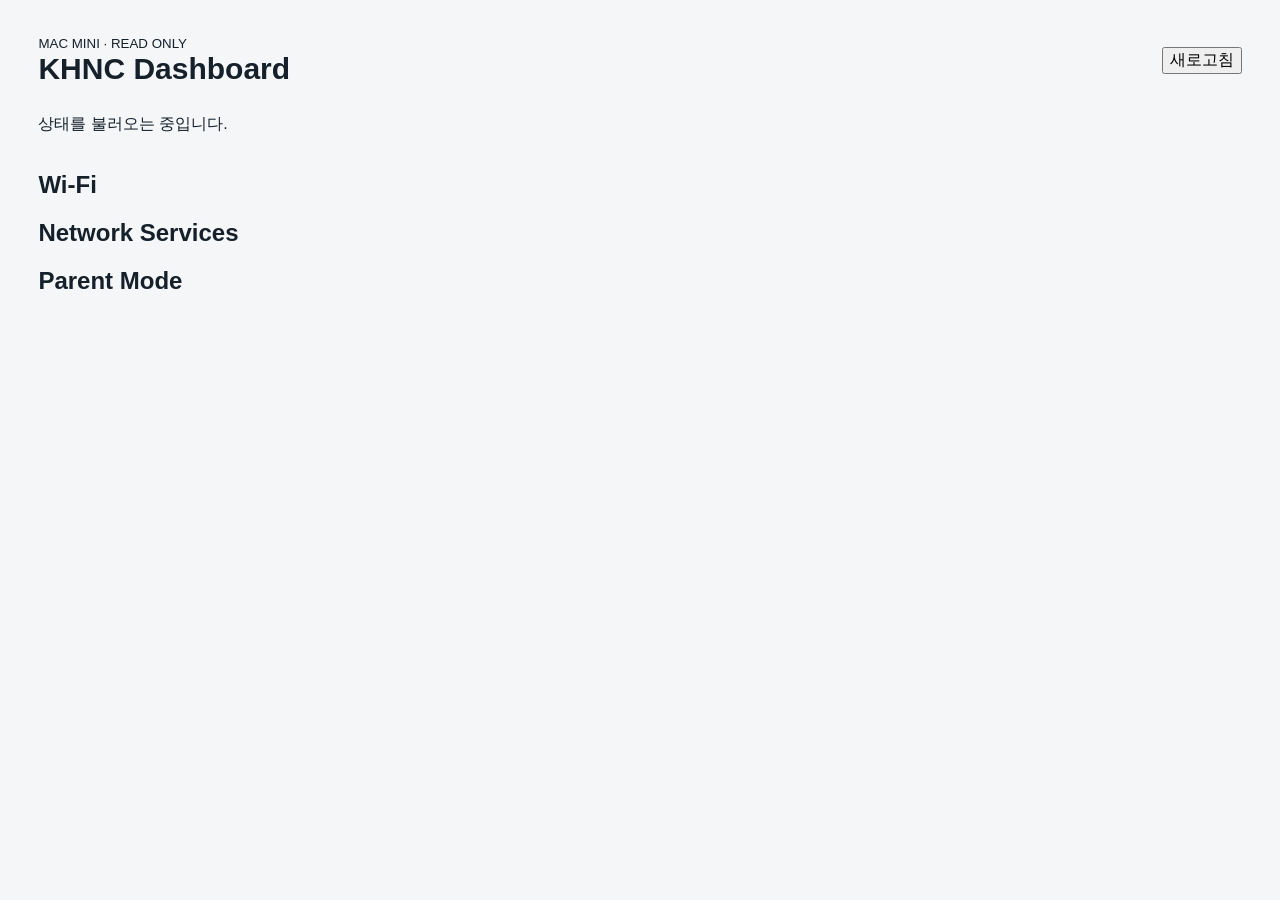
==== mac-mini/public/index.html @ fb0845f5 "Add read-only Mac mini dashboard phase" ====
<!doctype html>
<html lang="ko">
<head>
  <meta charset="utf-8">
  <meta name="viewport" content="width=device-width, initial-scale=1">
  <title>KHNC · Mac mini</title>
  <link rel="stylesheet" href="/styles.css">
</head>
<body>
  <main>
    <header><div><small>MAC MINI · READ ONLY</small><h1>KHNC Dashboard</h1></div><button id="refresh">새로고침</button></header>
    <p id="updated">상태를 불러오는 중입니다.</p>
    <section class="grid" id="summary"></section>
    <section class="panel"><h2>Wi‑Fi</h2><div id="wireless"></div></section>
    <section class="panel"><h2>Network Services</h2><div id="services"></div></section>
    <section class="panel"><h2>Parent Mode</h2><div id="parental"></div></section>
    <section class="panel hidden" id="errorPanel"><h2>상태 조회 오류</h2><pre id="errors"></pre></section>
  </main>
  <script src="/app.js"></script>
</body>
</html>
---- styles.css ----
:root{--bg:#f4f6f8;--panel:#fff;--text:#16202a;--muted:#718096;--line:#e5eaf0;--accent:#4d7cff;--soft:#edf2ff;--green:#15966b;--green-soft:#e9f8f2;--red:#d9534f;--red-soft:#fff0ef;--shadow:0 12px 35px rgba(22,34,51,.07);--r:18px}*{box-sizing:border-box}body{margin:0;font-family:Pretendard,Inter,-apple-system,BlinkMacSystemFont,"Segoe UI",sans-serif;background:var(--bg);color:var(--text)}button,input,select{font:inherit}.shell{min-height:100vh;display:grid;grid-template-columns:236px 1fr}aside{position:sticky;top:0;height:100vh;padding:26px 18px;background:#fbfcfd;border-right:1px solid var(--line);display:flex;flex-direction:column}.brand{display:flex;gap:12px;align-items:center;margin:0 10px 34px}.brand>span{width:40px;height:40px;border-radius:13px;display:grid;place-items:center;color:white;font-weight:800;background:linear-gradient(145deg,#5a87ff,#315fe2);box-shadow:0 8px 18px rgba(77,124,255,.25)}.brand b,.brand small{display:block}.brand small{margin-top:2px;font-size:11px;color:var(--muted)}nav{display:grid;gap:8px}nav button{border:0;background:transparent;border-radius:12px;text-align:left;padding:12px 14px;color:#52606d}nav button.active{color:var(--accent);background:var(--soft);font-weight:700}.router{margin-top:auto;border:1px solid var(--line);border-radius:14px;padding:13px;display:flex;align-items:center;gap:10px;background:var(--panel)}.router i{width:9px;height:9px;border-radius:50%;background:var(--green);box-shadow:0 0 0 4px var(--green-soft)}.router b,.router small{display:block}.router small{color:var(--muted);margin-top:2px}main{padding:34px clamp(20px,4vw,58px) 60px}header{display:flex;align-items:center;justify-content:space-between;gap:20px;margin-bottom:28px}header p{margin:0 0 4px;color:var(--muted);font-size:13px}h1{margin:0;font-size:30px}.actions{display:flex;gap:10px}.actions input{width:min(34vw,360px);border:1px solid var(--line);background:var(--panel);border-radius:13px;padding:11px 14px;outline:none}.actions button{width:42px;height:42px;border:1px solid var(--line);background:var(--panel);border-radius:13px;cursor:pointer;font-size:20px}.notice{padding:13px 15px;border-radius:13px;margin-bottom:16px;background:#fff8e8;border:1px solid #f1d69c;color:#805a13}.hidden{display:none}.summary{display:grid;grid-template-columns:repeat(4,minmax(150px,1fr));gap:14px;margin-bottom:22px}.summary article{padding:18px;border-radius:var(--r);background:var(--panel);border:1px solid var(--line);box-shadow:var(--shadow)}.summary span{color:var(--muted);font-size:13px}.summary strong{display:block;font-size:28px;margin-top:8px}.toolbar{display:flex;justify-content:space-between;gap:18px;align-items:center;margin:26px 0 20px}.tabs{display:flex;gap:8px;overflow-x:auto;padding-bottom:4px}.tabs button{white-space:nowrap;border:1px solid var(--line);background:var(--panel);border-radius:999px;padding:9px 13px;color:#5d6875;cursor:pointer}.tabs button.active{color:white;background:var(--text);border-color:var(--text)}.tabs b{font-size:11px;margin-left:5px;opacity:.72}.sort{display:flex;gap:12px;align-items:center}.sort label{display:flex;gap:8px;align-items:center;color:var(--muted);font-size:13px}.sort select{border:1px solid var(--line);background:var(--panel);padding:9px;border-radius:11px}.sort input{accent-color:var(--accent)}.heading{display:flex;justify-content:space-between;align-items:end;margin:16px 0}.heading h2{margin:0 0 4px}.heading p{margin:0;color:var(--muted);font-size:13px}.heading button{border:1px solid var(--line);color:#4f5b67;background:var(--panel);border-radius:11px;padding:10px 14px;cursor:pointer}.grid{display:grid;grid-template-columns:repeat(2,minmax(0,1fr));gap:16px}.card{background:var(--panel);border:1px solid var(--line);border-radius:var(--r);padding:18px;box-shadow:var(--shadow)}.card-head{display:flex;justify-content:space-between;gap:16px;align-items:flex-start}.title{display:flex;gap:12px;align-items:center}.icon{width:44px;height:44px;border-radius:14px;display:grid;place-items:center;font-weight:800;color:#315fe2;background:var(--soft)}.title h3{margin:0;font-size:17px}.title p{margin:3px 0 0;color:var(--muted);font-size:13px}.star{border:0;background:transparent;color:#b2bac4;font-size:21px;cursor:pointer}.star.active{color:#f0ad35}.badges{display:flex;gap:7px;flex-wrap:wrap;margin:16px 0 13px}.badge{font-size:11px;font-weight:800;letter-spacing:.04em;border-radius:999px;padding:6px 9px}.online{color:var(--green);background:var(--green-soft)}.offline{color:#687482;background:#eef1f4}.managed{color:#426be0;background:var(--soft)}.info{display:grid;grid-template-columns:1fr 1fr 1fr;gap:10px;padding:13px 0;border-top:1px solid var(--line);border-bottom:1px solid var(--line)}.info small{display:block;color:var(--muted);font-size:11px;margin-bottom:4px}.info strong{font-size:13px}.connection{display:flex;align-items:center;justify-content:space-between;gap:12px;padding:13px 0}.connection p{margin:0}.connection small{display:block;color:var(--muted);margin-top:3px}.connection select{min-width:112px;border:1px solid var(--line);background:var(--panel);padding:9px;border-radius:11px}.buttons{display:grid;grid-template-columns:1fr 1fr;gap:8px}.buttons button{border:1px solid var(--line);background:#fafbfc;border-radius:11px;padding:10px 8px;cursor:pointer;color:#4f5b67}.empty{grid-column:1/-1;padding:42px;text-align:center;color:var(--muted);background:var(--panel);border:1px dashed #cfd7df;border-radius:var(--r)}dialog{border:0;border-radius:18px;padding:0;box-shadow:0 28px 80px rgba(20,30,45,.22)}dialog::backdrop{background:rgba(15,24,34,.4)}dialog form{width:min(92vw,420px);padding:24px}dialog h3{margin:0 0 8px}dialog p{color:var(--muted);font-size:13px}dialog input{width:100%;padding:12px;border-radius:11px;border:1px solid var(--line);margin:10px 0 18px}dialog form div{display:flex;justify-content:flex-end;gap:8px}dialog button{border:1px solid var(--line);background:white;border-radius:11px;padding:10px 14px}@media(max-width:980px){.shell{grid-template-columns:1fr}aside{display:none}.summary{grid-template-columns:repeat(2,1fr)}.grid{grid-template-columns:1fr}}@media(max-width:680px){main{padding:22px 14px 40px}header,.toolbar{align-items:stretch;flex-direction:column}.actions input{width:100%}.summary{grid-template-columns:repeat(2,1fr)}.sort{justify-content:space-between;flex-wrap:wrap}}
/* KHNC v0.3 - device registration */
.summary article.registered strong{color:var(--accent)}
.summary article.pending strong{color:#d78920}
.card.unregistered{border-style:dashed;border-color:#d9c28c}
.badge.pending{color:#9a6517;background:#fff6df}
.primary-action,.dialog-actions .primary{background:var(--accent)!important;color:#fff!important;border-color:var(--accent)!important}
.device-icon{width:44px;height:44px;border-radius:14px;display:grid;place-items:center;color:#315fe2;background:var(--soft);flex:0 0 auto}
.device-icon svg{width:24px;height:24px;fill:none;stroke:currentColor;stroke-width:1.8;stroke-linecap:round;stroke-linejoin:round}
.device-icon.large{width:56px;height:56px;border-radius:17px}
.device-icon.large svg{width:30px;height:30px}
.device-dialog form{width:min(94vw,720px);padding:26px}
.detail-dialog form{width:min(94vw,560px);padding:24px}
.dialog-title-row{display:flex;justify-content:space-between;gap:20px;align-items:flex-start;margin-bottom:18px}
.dialog-title-row h3{margin:0;font-size:22px}
.eyebrow{margin:0 0 5px!important;color:var(--accent)!important;font-size:10px!important;font-weight:800;letter-spacing:.13em}
.icon-button{width:36px;height:36px;padding:0!important;border-radius:50%!important;font-size:24px;line-height:1;color:#7a8794;background:#f7f9fb!important}
.form-grid{display:grid;grid-template-columns:1fr 1fr;gap:14px 16px}
.form-grid label{display:grid;gap:7px;color:#596675;font-size:12px;font-weight:700}
.form-grid .span-2{grid-column:1/-1}
.form-grid input,.form-grid select,.form-grid textarea{width:100%;margin:0;padding:11px 12px;border-radius:11px;border:1px solid var(--line);background:#fff;color:var(--text);outline:none;resize:vertical}
.form-grid input:focus,.form-grid select:focus,.form-grid textarea:focus{border-color:#9cb4ff;box-shadow:0 0 0 3px rgba(77,124,255,.11)}
.device-preview{display:flex;align-items:center;gap:13px;margin-top:18px;padding:14px;border:1px solid var(--line);border-radius:15px;background:#fafbfd}
.device-preview strong,.device-preview small{display:block}
.device-preview small{margin-top:4px;color:var(--muted)}
.dialog-actions{display:flex;justify-content:flex-end;align-items:center;gap:8px;margin-top:20px}
.dialog-actions.split{display:grid;grid-template-columns:auto 1fr auto auto}
.dialog-actions button{cursor:pointer}
.danger{color:var(--red)!important;border-color:#f1c5c2!important;background:var(--red-soft)!important}
.detail-hero{display:flex;align-items:center;gap:14px;padding:4px 0 18px;border-bottom:1px solid var(--line)}
.detail-hero strong,.detail-hero small{display:block}
.detail-hero strong{font-size:19px}.detail-hero small{margin-top:4px;color:var(--muted)}
.detail-list{margin:14px 0 0}.detail-list>div{display:grid;grid-template-columns:130px 1fr;gap:12px;padding:10px 0;border-bottom:1px solid #eef1f4}.detail-list dt{color:var(--muted);font-size:12px}.detail-list dd{margin:0;font-size:13px;word-break:break-all}
@media(max-width:680px){.form-grid{grid-template-columns:1fr}.form-grid .span-2{grid-column:auto}.device-dialog form{padding:20px}.dialog-actions.split{grid-template-columns:1fr 1fr}.dialog-actions.split span{display:none}.dialog-actions.split .danger{grid-column:1/-1;order:3}.detail-list>div{grid-template-columns:100px 1fr}}
/* KHNC v0.4 - dashboard and provider-ready architecture */
.home-status,.router-overview,.provider-panel{margin-bottom:20px}
.section-label,.panel-head{display:flex;justify-content:space-between;align-items:flex-end;gap:18px;margin-bottom:13px}
.section-label h2,.panel-head h2{margin:0;font-size:20px}.panel-head small{display:block;color:var(--muted);margin-top:5px}
.overall,.provider-chip{display:inline-flex;align-items:center;border-radius:999px;padding:7px 11px;font-size:11px;font-weight:800}
.overall.good,.provider-chip.connected{color:var(--green);background:var(--green-soft)}.overall.bad,.provider-chip.planned{color:#7a8794;background:#eef1f4}
.home-status-grid{display:grid;grid-template-columns:repeat(4,minmax(0,1fr));gap:14px}
.status-card{position:relative;display:flex;align-items:center;gap:14px;padding:20px;background:var(--panel);border:1px solid var(--line);border-radius:20px;box-shadow:var(--shadow);min-height:116px}
.status-card>i{position:absolute;right:16px;top:16px;width:8px;height:8px;border-radius:50%}.status-card.ok>i{background:var(--green);box-shadow:0 0 0 4px var(--green-soft)}.status-card.waiting>i{background:#a8b0ba;box-shadow:0 0 0 4px #eef1f4}
.status-icon{width:52px;height:52px;border-radius:16px;display:grid;place-items:center;color:#315fe2;background:var(--soft);flex:0 0 auto}.status-icon svg{width:27px;height:27px;fill:none;stroke:currentColor;stroke-width:1.8;stroke-linecap:round;stroke-linejoin:round}
.status-card span,.status-card strong,.status-card small{display:block}.status-card span{color:var(--muted);font-size:12px}.status-card strong{font-size:19px;margin:4px 0}.status-card small{color:var(--muted);font-size:11px}
.router-overview,.provider-panel{background:var(--panel);border:1px solid var(--line);border-radius:20px;padding:20px;box-shadow:var(--shadow)}
.metric-grid{display:grid;grid-template-columns:repeat(6,minmax(0,1fr));gap:0;border:1px solid var(--line);border-radius:15px;overflow:hidden}.metric-grid>div{padding:16px;border-right:1px solid var(--line);background:#fbfcfd}.metric-grid>div:last-child{border-right:0}.metric-grid span,.metric-grid strong{display:block}.metric-grid span{color:var(--muted);font-size:11px}.metric-grid strong{margin-top:6px;font-size:16px}
.panel-head button{border:1px solid var(--line);background:#fff;border-radius:11px;padding:9px 13px;cursor:pointer;color:#4f5b67}
.providers-grid{display:grid;grid-template-columns:repeat(3,minmax(0,1fr));gap:11px}.provider-card{display:grid;grid-template-columns:auto 1fr auto;align-items:center;gap:11px;border:1px solid var(--line);border-radius:15px;padding:13px;background:#fbfcfd}.provider-card .device-icon{width:40px;height:40px;border-radius:12px}.provider-card .device-icon svg{width:22px;height:22px}.provider-card strong,.provider-card small{display:block}.provider-card small{color:var(--muted);font-size:11px;margin-top:3px}.provider-card>span{font-size:11px;font-weight:800}.provider-card.connected>span{color:var(--green)}.provider-card.planned>span{color:#8b96a2}
.provider-dialog form{width:min(92vw,620px)}.provider-settings-list{display:grid;gap:10px;margin-top:16px}.provider-setting{display:flex;justify-content:space-between;align-items:center;gap:16px;padding:13px;border:1px solid var(--line);border-radius:14px}.provider-setting>div{display:flex;align-items:center;gap:11px}.provider-setting strong,.provider-setting small{display:block}.provider-setting small{color:var(--muted);margin-top:3px;font-size:11px}.provider-setting .device-icon{width:40px;height:40px;border-radius:12px}
.summary{margin-top:24px}.summary:before{content:"기기 현황";grid-column:1/-1;font-size:20px;font-weight:800;margin-bottom:-4px}
@media(max-width:1180px){.home-status-grid{grid-template-columns:repeat(2,1fr)}.metric-grid{grid-template-columns:repeat(3,1fr)}.metric-grid>div:nth-child(3){border-right:0}.metric-grid>div:nth-child(-n+3){border-bottom:1px solid var(--line)}.providers-grid{grid-template-columns:repeat(2,1fr)}}
@media(max-width:680px){.home-status-grid,.providers-grid{grid-template-columns:1fr}.metric-grid{grid-template-columns:repeat(2,1fr)}.metric-grid>div{border-bottom:1px solid var(--line)}.metric-grid>div:nth-child(2n){border-right:0}.metric-grid>div:nth-last-child(-n+2){border-bottom:0}.section-label,.panel-head{align-items:flex-start;flex-direction:column}.status-card{min-height:auto}}
/* KHNC v0.4.1 - live router data, complete MAC, parental management */
.identity-info{grid-template-columns:minmax(0,.8fr) minmax(0,1.2fr)}
.identity-info .mac-full{font-family:ui-monospace,SFMono-Regular,Menlo,monospace;font-size:12px;white-space:nowrap}
.connection-three{display:grid;grid-template-columns:minmax(0,1fr) 88px 126px;align-items:end;gap:12px}
.connection-three small{display:block;color:var(--muted);font-size:11px;margin-bottom:5px}
.connection-three p,.connection-three em{display:block;margin:0}
.connection-three p{font-size:13px;font-weight:800}.connection-three em{font-size:11px;color:var(--muted);font-style:normal;margin-top:3px;white-space:nowrap;overflow:hidden;text-overflow:ellipsis}
.connection-signal strong{font-size:13px}.connection-group{display:block}.connection-group select{width:100%;min-width:0}
.metric-grid{grid-template-columns:repeat(9,minmax(0,1fr))}
.manage-dialog form{width:min(94vw,780px);padding:26px}
.management-section{border:1px solid var(--line);border-radius:16px;padding:18px;margin-top:14px;background:#fbfcfd}
.priority-section{border-color:#cdd9ff;background:#f8faff}
.management-heading{display:flex;align-items:center;justify-content:space-between;gap:16px;margin-bottom:14px}
.management-heading h4{margin:0;font-size:16px}.management-heading p{margin:4px 0 0}
.switch-row{display:flex;align-items:center;gap:7px;font-size:12px;font-weight:800;white-space:nowrap}
.schedule-rows{display:grid;gap:8px}.schedule-row{display:grid;grid-template-columns:72px 1fr 18px 1fr;gap:8px;align-items:center}
.schedule-row label{display:flex;align-items:center;gap:8px}.schedule-row input[type="time"],#internetOverride{border:1px solid var(--line);border-radius:10px;background:#fff;padding:9px 10px;color:var(--text)}
.policy-note{margin-top:13px;padding:10px 12px;border-radius:10px;background:#fff6df;color:#855f1d;font-size:11px;line-height:1.5}
.compact-management{display:grid;grid-template-columns:1fr 1fr 1.4fr auto;gap:12px;align-items:end}.compact-management small,.compact-management strong{display:block}.compact-management small{color:var(--muted);margin-bottom:5px}.compact-management strong{font-size:12px;word-break:break-all}.compact-management button{border:1px solid var(--line);background:#fff;border-radius:10px;padding:10px 12px;cursor:pointer}
@media(max-width:1180px){.metric-grid{grid-template-columns:repeat(3,1fr)}.metric-grid>div{border-bottom:1px solid var(--line)}.metric-grid>div:nth-child(3n){border-right:0}.metric-grid>div:nth-last-child(-n+3){border-bottom:0}}
@media(max-width:680px){.identity-info{grid-template-columns:1fr}.connection-three{grid-template-columns:1fr 80px 110px}.identity-info .mac-full{font-size:11px}.schedule-row{grid-template-columns:58px 1fr 14px 1fr}.compact-management{grid-template-columns:1fr 1fr}.compact-management button{grid-column:1/-1}.manage-dialog form{padding:20px}}
/* KHNC v0.4.2 - consolidated device management and SSD SMART */
.metric-grid{grid-template-columns:repeat(10,minmax(0,1fr))}
.storage-metric{grid-column:span 2;background:#f9fbff!important}
.storage-metric small,.storage-metric em{display:block;color:var(--muted);font-size:10px;margin-top:4px;font-style:normal;line-height:1.35}
.storage-metric .smart-line{display:flex;gap:10px;margin-top:8px;color:#566372;font-size:10px}
.connection-signal{text-align:left;justify-self:center;width:100%;max-width:88px}
.manage-dialog form{width:min(96vw,1080px);max-height:92vh;padding:22px;overflow:auto}
.manage-topbar{position:sticky;top:-22px;z-index:5;display:flex;justify-content:space-between;align-items:flex-start;gap:20px;margin:-2px -2px 14px;padding:4px 2px 12px;background:rgba(255,255,255,.96);backdrop-filter:blur(10px)}
.manage-title-line{display:flex;align-items:center;gap:11px;flex-wrap:wrap}.manage-title-line h3{margin:0;font-size:24px}.manage-title-line p{margin:0;color:var(--muted);font-size:12px}
.manage-tabs{position:sticky;top:62px;z-index:4;display:grid;grid-template-columns:repeat(3,1fr);margin-bottom:16px;border:1px solid var(--line);border-radius:13px;background:#fff;overflow:hidden}
.manage-tabs button{border:0;border-right:1px solid var(--line);border-radius:0;background:#fff;padding:12px;font-weight:700;color:#667485;cursor:pointer}.manage-tabs button:last-child{border-right:0}.manage-tabs button.active{color:var(--accent);box-shadow:inset 0 -2px var(--accent);background:#f9fbff}
.manage-anchor{scroll-margin-top:120px}.management-section{overflow:hidden}.priority-section{padding:18px 20px}
.toggle-control{display:flex;align-items:center;gap:9px;font-size:12px;font-weight:800;white-space:nowrap}.toggle-control input{position:absolute;opacity:0}.toggle-control i{width:42px;height:24px;border-radius:999px;background:#cfd6df;position:relative;transition:.2s}.toggle-control i:after{content:"";position:absolute;width:18px;height:18px;left:3px;top:3px;border-radius:50%;background:#fff;box-shadow:0 1px 4px #8893a0;transition:.2s}.toggle-control input:checked+i{background:var(--accent)}.toggle-control input:checked+i:after{transform:translateX(18px)}
.internet-layout{display:grid;grid-template-columns:minmax(0,1.45fr) minmax(260px,.75fr);gap:18px;align-items:stretch}
.schedule-rows{border:1px solid var(--line);border-radius:13px;overflow:hidden;background:#fff;gap:0}.schedule-row{display:grid;grid-template-columns:52px 28px minmax(120px,1fr) 22px minmax(120px,1fr);gap:10px;align-items:center;padding:9px 13px;border-bottom:1px solid #edf0f3}.schedule-row:last-child{border-bottom:0}.schedule-row input[type="time"]{width:100%;min-width:0;border:1px solid var(--line);border-radius:9px;padding:8px 10px;background:#fff}.day-pill{display:inline-grid;place-items:center;width:34px;height:26px;border-radius:999px;background:#edf3ff;color:var(--accent);font-weight:800}.day-pill.weekend{background:#eaf8f1;color:var(--green)}.time-divider{text-align:center}
.policy-mode{padding:16px;border-radius:13px;background:#f5f8ff}.policy-mode h5{margin:0 0 12px;font-size:13px}.policy-mode label{display:grid;grid-template-columns:18px 1fr;gap:9px;align-items:start;padding:9px 0}.policy-mode b,.policy-mode small{display:block}.policy-mode b{font-size:12px}.policy-mode small{color:var(--muted);font-size:10px;margin-top:4px;line-height:1.45}.policy-mode .danger-option b{color:var(--red)}
.policy-footer{display:grid;grid-template-columns:1fr auto;gap:14px;align-items:center;margin-top:14px}.policy-footer .policy-note{margin:0}.policy-footer button{height:40px;padding:0 22px}
.manage-lower-grid{display:grid;grid-template-columns:1fr 1fr;gap:14px;margin-top:14px}.manage-side-stack{display:grid;gap:14px}.section-mini-head{display:flex;align-items:center;justify-content:space-between;gap:12px}.section-mini-head h4,.instant-control h4,.recent-info h4{margin:0}.section-mini-head button{border:1px solid var(--line);background:#fff;border-radius:9px;padding:8px 11px;cursor:pointer}
.device-info-hero{display:flex;align-items:center;gap:12px;margin:15px 0}.device-info-hero strong,.device-info-hero small{display:block}.device-info-hero small{color:var(--muted);margin-top:4px;font-family:ui-monospace,SFMono-Regular,Menlo,monospace}
.manage-info-list{margin:0}.manage-info-list>div,.recent-info dl>div{display:grid;grid-template-columns:125px 1fr;gap:12px;padding:7px 0;border-bottom:1px solid #edf0f3}.manage-info-list dt,.recent-info dt{color:var(--muted);font-size:11px}.manage-info-list dd,.recent-info dd{margin:0;font-size:12px;word-break:break-word}.online-text{color:var(--green);font-weight:800}
.instant-control p{margin:5px 0 14px}.instant-buttons{display:grid;grid-template-columns:1fr 1fr;gap:12px}.instant-buttons button{padding:14px;border-radius:11px;background:#fff;font-weight:800;cursor:pointer}.allow-button{border:1px solid #b8e7d2;color:var(--green)}.block-button{border:1px solid #f0c6c3;color:var(--red)}
.recent-info dl{margin:11px 0 0}.registration-strip{display:grid;grid-template-columns:1fr 1fr 1.4fr auto;gap:14px;align-items:end}.registration-strip small,.registration-strip strong{display:block}.registration-strip small{color:var(--muted);margin-bottom:5px}.registration-strip strong{font-size:12px;word-break:break-all}.registration-strip button{border:1px solid var(--line);background:#fff;border-radius:10px;padding:10px 12px;cursor:pointer}.manage-bottom-actions{margin-top:14px}
@media(max-width:1180px){.metric-grid{grid-template-columns:repeat(5,1fr)}.storage-metric{grid-column:span 2}.metric-grid>div:nth-child(3n){border-right:1px solid var(--line)}.metric-grid>div:nth-child(5n){border-right:0}.internet-layout{grid-template-columns:1fr}.manage-lower-grid{grid-template-columns:1fr}}
@media(max-width:680px){.manage-dialog form{width:98vw;max-height:96vh;padding:15px}.manage-topbar{top:-15px}.manage-tabs{top:65px}.manage-title-line h3{font-size:20px}.manage-title-line p{width:100%}.schedule-row{grid-template-columns:34px 24px 1fr 14px 1fr;gap:6px;padding:8px}.schedule-row input[type="time"]{padding:7px 4px;font-size:11px}.policy-footer{grid-template-columns:1fr}.policy-footer button{width:100%}.registration-strip{grid-template-columns:1fr 1fr}.registration-strip>div:nth-child(3),.registration-strip button{grid-column:1/-1}.connection-signal{justify-self:start}.metric-grid{grid-template-columns:repeat(2,1fr)}.storage-metric{grid-column:span 2}}

/* KHNC v0.4.3 - compact, proportioned schedule rows */
.internet-layout{align-items:start}
.schedule-rows{align-self:start;align-content:start;height:auto}
.schedule-row{
  grid-template-columns:64px 26px minmax(132px,1fr) 20px minmax(132px,1fr);
  min-height:56px;
  padding:10px 14px;
  gap:10px;
}
.day-pill{
  width:54px;
  height:32px;
  font-size:13px;
  line-height:1;
  letter-spacing:-.02em;
}
.schedule-row input[type="checkbox"]{justify-self:center;width:16px;height:16px;margin:0}
.schedule-row input[type="time"]{height:38px;padding:7px 10px;font-size:13px}
.time-divider{font-size:13px;color:#4f5d6b}
.policy-mode{align-self:start}
@media(max-width:680px){
  .schedule-row{grid-template-columns:52px 22px minmax(0,1fr) 14px minmax(0,1fr);min-height:52px;padding:8px 9px;gap:6px}
  .day-pill{width:48px;height:29px;font-size:12px}
  .schedule-row input[type="time"]{height:35px;padding:6px 4px;font-size:11px}
}

/* KHNC v0.4.4 - SSD SAT SMART fallback and signal alignment */
.connection-three{grid-template-columns:minmax(0,1fr) 96px 145px}
.connection-signal{justify-self:start;max-width:none;width:96px;text-align:left}
.storage-metric .smart-line{flex-wrap:wrap;column-gap:12px;row-gap:4px}
@media(max-width:680px){
  .connection-three{grid-template-columns:minmax(0,1fr) 78px 112px}
  .connection-signal{width:78px}
}

/* KHNC v0.4.5 - balanced two-row router metrics and full-width schedule */
@media (min-width:1181px){
  .metric-grid{
    grid-template-columns:repeat(5,minmax(0,1fr));
  }
  .metric-grid>div{
    min-width:0;
    min-height:102px;
    padding:15px 17px;
  }
  .metric-grid>div:nth-child(-n+5){
    border-bottom:1px solid var(--line);
  }
  .metric-grid>div:nth-child(5),
  .metric-grid>div:last-child{
    border-right:0;
  }
  .metric-grid>div:nth-child(6){
    border-right:1px solid var(--line);
  }
  .storage-metric{
    grid-column:span 2;
  }
  .metric-grid>div:not(.storage-metric) strong{
    white-space:nowrap;
    word-break:keep-all;
    overflow-wrap:normal;
  }
}

.metric-grid strong{
  line-height:1.25;
  word-break:keep-all;
}
.storage-metric small,
.storage-metric em{
  white-space:normal;
  word-break:keep-all;
}

.manage-dialog .internet-layout{
  grid-template-columns:minmax(0,1.55fr) minmax(290px,.75fr);
}
.manage-dialog .schedule-rows{
  width:100%;
  min-width:0;
  grid-template-columns:minmax(0,1fr);
  justify-content:stretch;
  justify-items:stretch;
}
.manage-dialog .schedule-row{
  width:100%;
  min-width:0;
  justify-content:stretch;
  grid-template-columns:76px 28px minmax(145px,1fr) 24px minmax(145px,1fr);
  padding:10px 16px;
}
.manage-dialog .day-pill{
  justify-self:start;
  width:62px;
  height:32px;
  font-size:13px;
}

@media(max-width:1180px){
  .manage-dialog .internet-layout{grid-template-columns:1fr}
  .manage-dialog .schedule-rows{grid-template-columns:minmax(0,1fr)}
}
@media(max-width:680px){
  .manage-dialog .schedule-row{
    grid-template-columns:54px 22px minmax(0,1fr) 14px minmax(0,1fr);
    padding:8px 9px;
    gap:6px;
  }
  .manage-dialog .day-pill{width:50px;height:29px;font-size:12px}
}

/* KHNC v0.4.6 - filled layouts, wired status, reordered router metrics */
.home-status-grid{grid-template-columns:repeat(5,minmax(0,1fr))}
.status-card{min-width:0}
.status-card strong,.status-card small{word-break:keep-all}

@media (min-width:1181px){
  .router-metric-grid{grid-template-columns:repeat(5,minmax(0,1fr))}
  .router-metric-grid>div{min-height:100px;padding:16px 18px;border-right:1px solid var(--line);border-bottom:1px solid var(--line)}
  .router-metric-grid>div:nth-child(5),.router-metric-grid>div:last-child{border-right:0}
  .router-metric-grid>div:nth-child(n+6){border-bottom:0}
  .router-metric-grid .smart-metric{grid-column:span 2}
}
.router-metric-grid small{display:block;margin-top:5px;color:var(--muted);font-size:10px;line-height:1.4}
.router-metric-grid .smart-line{display:flex;flex-wrap:wrap;gap:5px 14px;margin-top:8px;font-size:10px;color:#566372}

/* Information area: use the full panel width instead of leaving an empty right half. */
.device-info-panel{display:grid;grid-template-columns:220px minmax(0,1fr);grid-template-areas:"head head" "hero list";column-gap:24px;align-content:start}
.device-info-panel .section-mini-head{grid-area:head}
.device-info-panel .device-info-hero{grid-area:hero;align-self:start;margin:18px 0 0;padding:16px;border-radius:14px;background:#f5f8ff}
.device-info-panel .manage-info-list{grid-area:list;display:grid;grid-template-columns:repeat(2,minmax(0,1fr));column-gap:22px;margin-top:12px}
.device-info-panel .manage-info-list>div{grid-template-columns:100px minmax(0,1fr);min-width:0}
.manage-lower-grid{grid-template-columns:minmax(0,1.55fr) minmax(300px,.75fr)}

/* Provider dialog: remove the inherited left gutter and make content span the modal. */
.provider-dialog form{width:min(92vw,760px);padding:24px 26px}
.provider-dialog .dialog-title-row{display:flex;width:100%;align-items:flex-start;justify-content:space-between;gap:18px;margin:0 0 18px}
.provider-dialog .dialog-title-row>div{display:block;flex:1;min-width:0}
.provider-dialog .dialog-title-row h3{font-size:24px;margin:2px 0 6px}
.provider-dialog .dialog-title-row p{margin:0;max-width:none}
.provider-dialog .provider-settings-list{display:grid;width:100%;grid-template-columns:repeat(2,minmax(0,1fr));gap:10px;margin:0}
.provider-dialog .provider-setting{display:flex;width:100%;min-width:0;padding:14px 15px}
.provider-dialog .provider-setting>div{display:flex;min-width:0;justify-content:flex-start}
.provider-dialog .provider-setting>div>div{display:block;min-width:0}
.provider-dialog .provider-setting small{white-space:nowrap;overflow:hidden;text-overflow:ellipsis}
.provider-dialog .dialog-actions{display:flex;width:100%;justify-content:flex-end;margin-top:18px}

@media(max-width:1180px){
  .home-status-grid{grid-template-columns:repeat(3,1fr)}
  .router-metric-grid{grid-template-columns:repeat(3,1fr)}
  .router-metric-grid .smart-metric{grid-column:span 2}
  .device-info-panel{grid-template-columns:180px minmax(0,1fr)}
  .device-info-panel .manage-info-list{grid-template-columns:1fr}
}
@media(max-width:760px){
  .home-status-grid{grid-template-columns:1fr 1fr}
  .device-info-panel{display:block}
  .device-info-panel .device-info-hero{margin:14px 0}
  .device-info-panel .manage-info-list{display:block}
  .provider-dialog .provider-settings-list{grid-template-columns:1fr}
}
@media(max-width:520px){.home-status-grid{grid-template-columns:1fr}}


/* KHNC v0.4.7 - no-wrap home status and compact device information */
@media (min-width:1181px){
  .home-status-grid{gap:12px}
  .status-card{gap:11px;padding:18px 16px;min-height:112px}
  .status-icon{width:48px;height:48px;border-radius:15px}
  .status-icon svg{width:25px;height:25px}
  .status-card>div:nth-child(2){min-width:0;flex:1}
  .status-card span{font-size:11px;white-space:nowrap}
  .status-card strong{font-size:17px;line-height:1.25;white-space:nowrap;word-break:normal}
  .status-card small{font-size:10px;line-height:1.3;white-space:nowrap;word-break:normal}
}

/* The information page is separate from the management tab. Keep its hero compact
   and reserve most of the width for the structured information table. */
.device-info-panel{grid-template-columns:170px minmax(0,1fr);column-gap:20px}
.device-info-panel .device-info-hero{padding:14px 12px;gap:10px;min-width:0}
.device-info-panel .device-info-hero strong{font-size:18px;white-space:nowrap;overflow:hidden;text-overflow:ellipsis}
.device-info-panel .manage-info-list{column-gap:28px}
.device-info-panel .manage-info-list>div{grid-template-columns:88px minmax(0,1fr);gap:10px}
.device-info-panel .manage-info-list dt{white-space:nowrap}
.device-info-panel .manage-info-list dd{white-space:nowrap;word-break:normal;overflow:hidden;text-overflow:ellipsis}

@media(max-width:1180px){
  .device-info-panel{grid-template-columns:150px minmax(0,1fr)}
  .device-info-panel .manage-info-list dd{white-space:normal;overflow:visible}
}


/* KHNC v0.4.8 - align device card connection fields and remove duplicated info */
.connection-three{
  align-items:start;
}
.connection-network,.connection-signal,.connection-group{
  align-self:start;
  padding-top:0;
  margin-top:0;
}
.connection-signal{
  justify-self:start;
}
.connection-group select{
  margin-top:0;
}

.manage-tabs{
  grid-template-columns:repeat(2,1fr);
}

/* Device information is a separate view: title first, full-width details below. */
.device-info-panel{
  display:grid;
  grid-template-columns:1fr;
  grid-template-areas:
    "head"
    "hero"
    "list";
  row-gap:10px;
  column-gap:0;
}
.device-info-panel .section-mini-head{grid-area:head}
.device-info-panel .device-info-hero{
  grid-area:hero;
  margin:2px 0 0;
  padding:8px 0 12px;
  background:transparent;
  border-radius:0;
  border-bottom:1px solid var(--line);
}
.device-info-panel .device-info-hero .device-icon{
  width:48px;
  height:48px;
}
.device-info-panel .device-info-hero strong{
  font-size:21px;
  overflow:visible;
  text-overflow:clip;
}
.device-info-panel .manage-info-list{
  grid-area:list;
  display:grid;
  grid-template-columns:repeat(2,minmax(0,1fr));
  column-gap:34px;
  row-gap:0;
  margin-top:0;
}
.device-info-panel .manage-info-list>div{
  grid-template-columns:112px minmax(0,1fr);
  gap:12px;
  min-height:43px;
}
.device-info-panel .manage-info-list dd{
  white-space:nowrap;
  overflow:visible;
  text-overflow:clip;
  word-break:normal;
}
.manage-side-stack .recent-info dl>div:nth-child(n+3){display:none}
.manage-lower-grid{
  grid-template-columns:minmax(0,1.8fr) minmax(300px,.7fr);
}

@media(max-width:1180px){
  .device-info-panel .manage-info-list{grid-template-columns:1fr}
  .device-info-panel .manage-info-list dd{white-space:normal}
}

/* KHNC v0.5.1 - nlbw traffic source fix; card layout unchanged */
.connection-group select{
  font-family:Pretendard,Inter,-apple-system,BlinkMacSystemFont,"Segoe UI",sans-serif;
  font-size:15px;font-weight:500;letter-spacing:-.01em;color:var(--text);
}
.status-traffic{display:flex;align-items:center;gap:22px;padding:12px 0 15px;border-bottom:1px solid var(--line)}
.status-traffic .badge.online{font-size:15px;font-weight:850;padding:8px 14px;border-radius:999px;display:inline-flex;align-items:center;gap:8px}
.status-traffic .badge.online i{width:8px;height:8px;border-radius:50%;background:var(--green)}
.traffic{display:inline-flex;align-items:center;gap:6px;font-size:17px;font-weight:800;white-space:nowrap}
.traffic b{font-size:14px;color:var(--text)}
.traffic.up{color:#3674f5}.traffic.down{color:#0ea66f}
.card-footer{margin-top:16px;border:1px solid var(--line);border-radius:14px;padding:8px 9px;display:flex;align-items:center;justify-content:space-between;gap:12px;background:#fbfcfd}
.registration-state{font-size:11px;font-weight:800;border-radius:9px;padding:7px 10px;color:#5274cf;background:#eef3ff;white-space:nowrap}
.registration-state.needed{color:#a56a16;background:#fff6df}
.card-footer button{min-width:132px;border:1px solid var(--line);background:#fff;border-radius:11px;padding:10px 18px;font-weight:750;cursor:pointer}
.card-footer button.primary-action{background:var(--accent);color:#fff;border-color:var(--accent)}
.usage-metric small{display:block;color:var(--muted);font-size:10px;margin-top:5px;white-space:nowrap;overflow:hidden;text-overflow:ellipsis}
.usage-track{height:6px;margin-top:11px;border-radius:999px;background:#e8edf3;overflow:hidden}
.usage-track i{display:block;height:100%;border-radius:inherit;background:var(--accent)}
.smart-metric span{font-family:inherit}
@media(max-width:760px){.status-traffic{gap:13px;flex-wrap:wrap}.traffic{font-size:15px}.card-footer button{min-width:112px}}

/* v0.6 page navigation */
.hidden-view { display: none !important; }
.app-view { min-width: 0; }
.page-intro { margin: 8px 0 22px; }
.page-intro h2 { margin: 3px 0 6px; font-size: 28px; }
.page-intro p:last-child { color: var(--muted, #6b7280); }
.management-grid { display: grid; gap: 12px; }
.management-card { display: grid; grid-template-columns: minmax(0,1fr) auto auto; gap: 14px; align-items: center; padding: 16px 18px; background: var(--card, #fff); border: 1px solid var(--line, #e5e7eb); border-radius: 16px; }
.management-device { display: flex; align-items: center; gap: 12px; min-width: 0; }
.management-device div { min-width: 0; }
.management-device strong, .management-device small { display: block; overflow: hidden; text-overflow: ellipsis; white-space: nowrap; }
.management-device small { margin-top: 3px; color: var(--muted, #6b7280); }
.manage-open { padding: 9px 15px; border-radius: 10px; }
.statistics-grid { display: grid; grid-template-columns: repeat(5,minmax(0,1fr)); gap: 14px; }
.stat-card, .traffic-ranking { padding: 18px; background: var(--card, #fff); border: 1px solid var(--line, #e5e7eb); border-radius: 16px; }
.stat-card span, .stat-card small { display: block; color: var(--muted, #6b7280); }
.stat-card strong { display: block; margin: 8px 0 5px; font-size: 25px; }
.traffic-ranking { grid-column: 1 / -1; }
.traffic-ranking h3 { margin: 0 0 12px; }
.traffic-ranking div { display: flex; justify-content: space-between; gap: 20px; padding: 11px 0; border-top: 1px solid var(--line, #e5e7eb); }
.empty-page { padding: 30px; text-align: center; color: var(--muted, #6b7280); background: var(--card, #fff); border: 1px dashed var(--line, #d1d5db); border-radius: 16px; }
@media (max-width: 1000px) { .statistics-grid { grid-template-columns: repeat(2,minmax(0,1fr)); } }
@media (max-width: 700px) { .statistics-grid { grid-template-columns: 1fr; } .management-card { grid-template-columns: minmax(0,1fr) auto; } .management-card .badge { display:none; } }


/* v0.7 parent mode and accumulated statistics */
.option-check{display:flex!important;align-items:center;gap:9px;min-height:42px;padding:10px 12px;border:1px solid var(--line,#e5e7eb);border-radius:10px;background:#fafafa;font-weight:700}
.option-check input{width:18px;height:18px;margin:0}
.card-flags{display:flex;align-items:center;gap:8px}
.parent-badge{font-size:11px;font-weight:800;padding:5px 8px;border-radius:999px;background:#eef2ff;color:#4338ca;white-space:nowrap}
.parent-card{border-left:4px solid #6366f1}
.statistics-grid{grid-template-columns:repeat(3,minmax(0,1fr))}
.stat-card b{display:block;margin-top:4px;font-size:17px;color:#475569}
.stat-live strong,.stat-usage strong{font-size:24px}
@media(max-width:900px){.statistics-grid{grid-template-columns:1fr}}

/* KHNC v0.7.2 */
.tabs{align-items:center}
.tab-wrap{display:inline-flex;align-items:stretch;white-space:nowrap}
.tab-wrap>button[data-g]{border-radius:999px 0 0 999px}
.tab-wrap:not(:has(.tab-tool))>button[data-g]{border-radius:999px}
.tab-tool{width:34px;border:1px solid var(--line);border-left:0;background:var(--panel);color:#718096;cursor:pointer}
.tab-tool:last-child{border-radius:0 999px 999px 0}
.tab-tool.danger:hover{color:var(--red);background:var(--red-soft)}

/* Keep the original device-card layout; only move signal closer to connection. */
.connection-three{grid-template-columns:minmax(180px,1fr) 105px minmax(150px,220px);column-gap:18px}
.connection-signal{justify-self:start;width:auto;max-width:none}
.connection-group{justify-self:stretch}

/* Parent/management list metadata lives under the device name, never in separate columns. */
.parent-card{border-left:1px solid var(--line)}
.management-card{grid-template-columns:minmax(0,1fr) minmax(170px,260px) auto}
.schedule-summary{font-weight:750;color:#41536b;line-height:1.4}

/* Two ranking panels and two-line device labels. */
.ranking-grid{grid-column:1/-1;display:grid;grid-template-columns:1fr 1fr;gap:14px}
.traffic-ranking{grid-column:auto}
.traffic-ranking h3{display:flex;align-items:baseline;gap:7px}
.traffic-ranking h3 small{font-size:11px;font-weight:500;color:var(--muted)}
.ranking-row{display:grid!important;grid-template-columns:22px 26px minmax(0,1fr) auto;align-items:center;gap:8px!important;padding:10px 0!important}
.rank-no{color:var(--muted);font-size:12px;text-align:center}
.ranking-icon{width:24px;height:24px;border-radius:7px}
.ranking-device{min-width:0}
.ranking-device strong,.ranking-device small{display:block;overflow:hidden;text-overflow:ellipsis;white-space:nowrap}
.ranking-device strong{font-size:13px}
.ranking-device small{margin-top:2px;color:var(--muted);font-size:11px}
.ranking-row>b{white-space:nowrap;font-size:13px}

@media(max-width:900px){
  .ranking-grid{grid-template-columns:1fr}
  .management-card{grid-template-columns:minmax(0,1fr) auto}
  .schedule-summary{grid-column:1/2;padding-left:56px;font-size:12px}
}

/* KHNC v0.7.3 - approved layout refinements */
/* Device card: retain the existing three-field row, but keep Signal close to Connection. */
.connection.connection-three{
  display:grid;
  grid-template-columns:220px 120px minmax(180px,1fr);
  column-gap:24px;
  align-items:start;
}
.connection-three .connection-network,
.connection-three .connection-signal{
  justify-self:start;
}
.connection-three .connection-group{
  justify-self:stretch;
  min-width:0;
}
.connection-three .connection-group select{width:100%}

/* Parent-mode schedule stays visually centered between device and action. */
.parent-card{
  grid-template-columns:minmax(280px,1fr) minmax(190px,280px) 118px;
}
.parent-card .schedule-summary{
  justify-self:center;
  width:100%;
  text-align:center;
}

/* Parent-mode and management action buttons match the device-card Manage button. */
.manage-open{
  min-width:112px;
  border:1px solid var(--line);
  background:#fafbfc;
  color:#1f2937;
  border-radius:11px;
  padding:10px 14px;
  font-weight:700;
  cursor:pointer;
  box-shadow:none;
}
.manage-open::before{content:"⚙ ";}
.manage-open:hover{background:#f3f6fa}

/* Management page keeps the same compact card/button language. */
#managementGrid .management-card{
  grid-template-columns:minmax(0,1fr) auto auto;
}

@media(max-width:900px){
  .connection.connection-three{
    grid-template-columns:minmax(150px,1fr) 96px minmax(130px,180px);
    column-gap:14px;
  }
  .parent-card{
    grid-template-columns:minmax(0,1fr) auto;
  }
  .parent-card .schedule-summary{
    grid-column:1/2;
    justify-self:start;
    text-align:left;
    padding-left:56px;
  }
}

@media(max-width:620px){
  .connection.connection-three{
    grid-template-columns:1fr 90px;
  }
  .connection-three .connection-group{
    grid-column:1/-1;
  }
}


/* KHNC v0.7.4 - compact group field and guaranteed default owner/location lists */
.connection.connection-three{
  grid-template-columns:minmax(210px,300px) 110px minmax(180px,250px);
  column-gap:18px;
  justify-content:space-between;
}
.connection-three .connection-group{
  width:100%;
  max-width:250px;
  justify-self:end;
}
.connection-three .connection-group select{
  width:100%;
  max-width:250px;
}
@media(max-width:900px){
  .connection.connection-three{
    grid-template-columns:minmax(160px,1fr) 90px minmax(150px,210px);
    column-gap:12px;
  }
  .connection-three .connection-group,
  .connection-three .connection-group select{max-width:210px}
}
@media(max-width:620px){
  .connection.connection-three{grid-template-columns:1fr 88px}
  .connection-three .connection-group{grid-column:1/-1;justify-self:start;max-width:100%}
  .connection-three .connection-group select{max-width:100%}
}

/* KHNC v0.7.5 - narrower group selector without widening the device card */
.connection.connection-three{
  grid-template-columns:220px 96px 160px;
  column-gap:16px;
  justify-content:start;
}
.connection-three .connection-group{
  width:160px;
  max-width:160px;
  justify-self:start;
}
.connection-three .connection-group select{
  width:160px;
  max-width:160px;
}
@media(max-width:900px){
  .connection.connection-three{
    grid-template-columns:minmax(150px,220px) 86px 145px;
    column-gap:12px;
    justify-content:start;
  }
  .connection-three .connection-group,
  .connection-three .connection-group select{
    width:145px;
    max-width:145px;
  }
}
@media(max-width:620px){
  .connection.connection-three{grid-template-columns:1fr 82px}
  .connection-three .connection-group{grid-column:1/-1;width:160px;max-width:160px}
  .connection-three .connection-group select{width:160px;max-width:160px}
}
\n\n/* KHNC v0.7.6 - medium-width device cards and tighter connection layout */\n#grid.grid{\n  grid-template-columns:minmax(0,960px);\n  justify-content:start;\n}\n#grid .card{\n  width:100%;\n  max-width:960px;\n}\n.connection.connection-three{\n  grid-template-columns:190px 72px 160px;\n  column-gap:12px;\n  justify-content:start;\n}\n.connection-three .connection-signal{\n  width:72px;\n  justify-self:start;\n}\n.connection-three .connection-group,\n.connection-three .connection-group select{\n  width:160px;\n  max-width:160px;\n}\n.card-head .card-flags{\n  padding-right:2px;\n}\n@media(max-width:1050px){\n  #grid.grid{grid-template-columns:minmax(0,1fr)}\n  #grid .card{max-width:100%}\n}\n@media(max-width:620px){\n  .connection.connection-three{grid-template-columns:minmax(0,1fr) 70px}\n  .connection-three .connection-group{grid-column:1/-1}\n}\n

/* KHNC v0.8.0 fixed: narrower device cards and weekday/weekend parental mode */
#deviceGrid.grid{
  grid-template-columns:minmax(0,760px);
  justify-content:start;
}
#deviceGrid .card{
  width:100%;
  max-width:760px;
}
#deviceGrid .connection.connection-three{
  grid-template-columns:minmax(170px,220px) minmax(90px,120px) minmax(150px,1fr);
  column-gap:16px;
}
#deviceGrid .connection-signal{margin-left:0}

.schedule-rows{
  display:grid;
  grid-template-columns:repeat(2,minmax(0,1fr));
  gap:14px;
  width:100%;
}
.period-card{
  border:1px solid var(--line);
  border-radius:14px;
  padding:15px;
  background:#fbfcfe;
  display:grid;
  gap:13px;
}
.period-title{
  display:flex;
  justify-content:space-between;
  align-items:center;
  padding-bottom:10px;
  border-bottom:1px solid var(--line);
}
.period-title strong{font-size:17px}
.period-title label{display:flex;align-items:center;gap:7px;color:var(--muted);font-size:13px}
.period-card>label{display:grid;gap:7px}
.period-card>label>span{font-size:12px;font-weight:700;color:var(--muted)}
.period-time,.quota-input{display:flex;align-items:center;gap:8px}
.period-time input{min-width:0;width:100%;height:40px;border:1px solid var(--line);border-radius:10px;padding:7px 9px;background:#fff}
.period-time b,.quota-input b{font-size:13px;color:var(--muted);white-space:nowrap}
.quota-input input{width:96px;height:40px;border:1px solid var(--line);border-radius:10px;padding:7px 9px;background:#fff}
.bonus-panel{
  margin-top:15px;
  border:1px solid #d9e2f2;
  border-radius:14px;
  padding:14px;
  display:flex;
  align-items:center;
  justify-content:space-between;
  gap:16px;
  background:#f7faff;
}
.bonus-panel>div:first-child span,
.bonus-panel>div:first-child strong,
.bonus-panel>div:first-child small{display:block}
.bonus-panel>div:first-child span{font-size:12px;color:var(--muted)}
.bonus-panel>div:first-child strong{margin-top:4px;font-size:18px}
.bonus-panel>div:first-child small{margin-top:3px;color:#4d6482}
.bonus-actions{display:flex;gap:7px;flex-wrap:wrap;justify-content:flex-end}
.bonus-actions button{border:1px solid var(--line);background:#fff;border-radius:10px;padding:9px 11px;font-weight:700;cursor:pointer}
.bonus-actions button:hover{background:var(--soft)}
.schedule-summary strong,.schedule-summary small{display:block}
.schedule-summary small{margin-top:5px;color:var(--muted);font-weight:600}

@media(max-width:900px){
  #deviceGrid.grid{grid-template-columns:minmax(0,1fr)}
  #deviceGrid .card{max-width:760px}
}
@media(max-width:700px){
  .schedule-rows{grid-template-columns:1fr}
  .bonus-panel{align-items:flex-start;flex-direction:column}
  .bonus-actions{justify-content:flex-start}
}


/* =========================================================
   KHNC v0.8.1
   - Wider sidebar
   - Single-column, long horizontal device cards
   - Compact parental schedule layout
   ========================================================= */

.shell{
  grid-template-columns:272px minmax(0,1fr);
}
aside{
  padding-left:20px;
  padding-right:20px;
}
main{
  min-width:0;
  padding-left:clamp(24px,3vw,44px);
  padding-right:clamp(24px,3vw,44px);
}
.khnc-version{
  margin:14px 4px 0;
  padding:10px 12px;
  border-top:1px solid var(--line);
  color:var(--muted);
}
.khnc-version b,
.khnc-version small{
  display:block;
}
.khnc-version b{
  color:#4f5f72;
  font-size:12px;
}
.khnc-version small{
  margin-top:3px;
  font-size:10px;
}

/* The real device grid ID is #grid, not #deviceGrid. */
#grid.grid{
  grid-template-columns:minmax(0,1fr);
  justify-content:stretch;
  gap:13px;
}
#grid .device-row-card{
  width:100%;
  max-width:none;
  min-width:0;
  display:grid;
  grid-template-columns:minmax(270px,1.35fr) minmax(180px,.72fr) minmax(220px,.86fr) 122px;
  gap:22px;
  align-items:stretch;
  padding:18px 20px;
  box-shadow:0 7px 24px rgba(22,34,51,.055);
}
.device-row-main{
  min-width:0;
  display:flex;
  flex-direction:column;
  justify-content:space-between;
  gap:17px;
}
.device-row-title{
  display:flex;
  align-items:center;
  gap:13px;
  min-width:0;
}
.device-row-title h3{
  margin:0;
  font-size:17px;
}
.device-row-title p{
  margin:4px 0 0;
  color:var(--muted);
  font-size:13px;
}
.device-row-traffic{
  display:flex;
  align-items:center;
  gap:16px;
  flex-wrap:wrap;
}
.device-row-column{
  min-width:0;
  display:grid;
  align-content:center;
  gap:14px;
}
.device-row-column>div,
.device-row-column>label{
  min-width:0;
}
.device-row-column small{
  display:block;
  margin-bottom:5px;
  color:var(--muted);
  font-size:11px;
  font-weight:700;
}
.device-row-column strong{
  display:block;
  min-width:0;
  font-size:13px;
  overflow-wrap:anywhere;
}
.device-row-column em{
  display:block;
  margin-top:3px;
  color:var(--muted);
  font-size:10px;
  font-style:normal;
  white-space:nowrap;
  overflow:hidden;
  text-overflow:ellipsis;
}
.device-row-signal{
  display:flex;
  align-items:baseline;
  gap:8px;
}
.device-row-signal small{
  margin:0;
}
.device-row-identity select{
  width:100%;
  min-width:0;
  max-width:190px;
  border:1px solid var(--line);
  background:#f4f7ff;
  color:#315fe2;
  padding:8px 10px;
  border-radius:10px;
  font-weight:700;
}
.device-row-actions{
  display:flex;
  flex-direction:column;
  justify-content:space-between;
  align-items:stretch;
  min-width:0;
  gap:11px;
}
.device-row-flags{
  display:flex;
  justify-content:flex-end;
  align-items:center;
  gap:6px;
  min-height:30px;
}
.device-row-actions .registration-state{
  align-self:flex-end;
  font-size:10px;
  white-space:nowrap;
}
.device-row-actions>[data-a="manage"]{
  width:100%;
  min-height:40px;
  border:1px solid var(--line);
  border-radius:11px;
  background:#fff;
  color:#27313c;
  font-weight:800;
  cursor:pointer;
}

/* Parent mode: no oversized empty left area. */
.manage-dialog form{
  width:min(96vw,1040px);
}
.manage-dialog .internet-layout{
  grid-template-columns:minmax(0,1fr) 250px;
  gap:14px;
}
.manage-dialog .schedule-rows{
  display:grid;
  grid-template-columns:minmax(0,1fr);
  gap:10px;
  border:0;
  background:transparent;
  overflow:visible;
}
.manage-dialog .period-card{
  min-height:0;
  display:grid;
  grid-template-columns:190px minmax(300px,1fr) minmax(180px,.55fr);
  align-items:center;
  gap:18px;
  padding:14px 16px;
  background:#fff;
}
.manage-dialog .period-title{
  height:100%;
  align-content:center;
  padding:0 16px 0 0;
  border-right:1px solid var(--line);
  border-bottom:0;
}
.manage-dialog .period-title strong{
  font-size:16px;
}
.manage-dialog .period-card>label{
  align-content:center;
}
.manage-dialog .period-time input{
  height:38px;
}
.manage-dialog .quota-input{
  justify-content:flex-start;
}
.manage-dialog .quota-input input{
  width:100%;
  max-width:145px;
}
.manage-dialog .policy-mode{
  min-width:0;
  padding:13px;
}
.manage-dialog .bonus-panel{
  margin-top:12px;
}
.manage-dialog .policy-footer{
  margin-top:12px;
}

@media(max-width:1180px){
  #grid .device-row-card{
    grid-template-columns:minmax(250px,1.15fr) minmax(160px,.72fr) minmax(195px,.82fr) 110px;
    gap:16px;
  }
  .manage-dialog .internet-layout{
    grid-template-columns:1fr;
  }
  .manage-dialog .policy-mode{
    display:grid;
    grid-template-columns:repeat(3,minmax(0,1fr));
    gap:8px;
  }
  .manage-dialog .policy-mode h5{
    grid-column:1/-1;
  }
}
@media(max-width:900px){
  .shell{grid-template-columns:1fr}
  aside{display:none}
  #grid .device-row-card{
    grid-template-columns:minmax(230px,1fr) minmax(170px,.8fr) minmax(190px,.9fr);
  }
  .device-row-actions{
    grid-column:1/-1;
    flex-direction:row;
    align-items:center;
  }
  .device-row-flags{margin-left:auto}
  .device-row-actions>[data-a="manage"]{
    width:112px;
  }
}
@media(max-width:700px){
  #grid .device-row-card{
    grid-template-columns:1fr;
    gap:14px;
  }
  .device-row-column{
    grid-template-columns:1fr 1fr;
    padding-top:12px;
    border-top:1px solid var(--line);
  }
  .device-row-actions{
    display:grid;
    grid-template-columns:1fr auto;
  }
  .device-row-flags{
    grid-column:1/-1;
  }
  .manage-dialog .period-card{
    grid-template-columns:1fr;
    gap:12px;
  }
  .manage-dialog .period-title{
    padding:0 0 10px;
    border-right:0;
    border-bottom:1px solid var(--line);
  }
  .manage-dialog .policy-mode{
    grid-template-columns:1fr;
  }
}


/* KHNC v0.8.3 */

/* 부모모드 목록: 시간관리 내용을 카드의 시각적 중앙에 배치 */
.parent-card.parent-card-centered{
  display:grid;
  grid-template-columns:minmax(260px,1fr) minmax(360px,1.35fr) 150px;
  align-items:center;
  gap:20px;
}
.parent-card.parent-card-centered .management-device{
  grid-column:1;
}
.parent-card.parent-card-centered .schedule-summary{
  grid-column:2;
  justify-self:center;
  width:100%;
  max-width:560px;
  padding:0 20px;
  text-align:center;
}
.parent-card.parent-card-centered .schedule-summary strong,
.parent-card.parent-card-centered .schedule-summary small{
  display:block;
  text-align:center;
}
.parent-card.parent-card-centered .manage-open{
  grid-column:3;
  justify-self:end;
  width:140px;
}

/* 평일/주말 제목 및 사용 체크박스 정리 */
.manage-dialog .period-card{
  grid-template-columns:210px minmax(320px,1fr) minmax(190px,.55fr);
}
.manage-dialog .period-title{
  min-width:0;
  display:flex;
  align-items:center;
  justify-content:space-between;
  gap:14px;
  padding:4px 18px 4px 2px;
  border-right:1px solid var(--line);
  border-bottom:0;
}
.manage-dialog .period-name strong{
  display:block;
  font-size:17px;
  white-space:nowrap;
}
.manage-dialog .period-name small{
  display:block;
  margin-top:5px;
  color:var(--muted);
  font-size:11px;
  font-weight:600;
  white-space:nowrap;
}
.manage-dialog .period-enable{
  display:flex;
  align-items:center;
  gap:7px;
  min-width:max-content;
  color:var(--muted);
  font-size:12px;
  font-weight:700;
}
.manage-dialog .period-enable input{
  width:18px;
  height:18px;
  margin:0;
  accent-color:#2f6df6;
}
.manage-dialog .period-enable span{
  white-space:nowrap;
}

@media(max-width:1180px){
  .parent-card.parent-card-centered{
    grid-template-columns:minmax(230px,1fr) minmax(300px,1fr) 130px;
  }
  .parent-card.parent-card-centered .manage-open{
    width:124px;
  }
  .manage-dialog .period-card{
    grid-template-columns:190px minmax(280px,1fr) minmax(170px,.55fr);
  }
}
@media(max-width:820px){
  .parent-card.parent-card-centered{
    grid-template-columns:1fr auto;
    row-gap:12px;
  }
  .parent-card.parent-card-centered .management-device{
    grid-column:1;
  }
  .parent-card.parent-card-centered .manage-open{
    grid-column:2;
    grid-row:1;
  }
  .parent-card.parent-card-centered .schedule-summary{
    grid-column:1/-1;
    grid-row:2;
    max-width:none;
    padding:10px 0 0;
    border-top:1px solid var(--line);
  }
}
@media(max-width:760px){
  .manage-dialog .period-card{
    grid-template-columns:1fr;
  }
  .manage-dialog .period-title{
    padding:0 0 12px;
    border-right:0;
    border-bottom:1px solid var(--line);
  }
}


/* KHNC v0.8.4 — 부모모드 시간 요약 한 줄 표시 */
.parent-card.parent-card-centered .schedule-summary{
  max-width:none;
  padding-left:8px;
  padding-right:8px;
}
.parent-card.parent-card-centered .schedule-summary strong{
  font-size:15px;
  line-height:1.25;
  white-space:nowrap;
  overflow:hidden;
  text-overflow:ellipsis;
}
.parent-card.parent-card-centered .schedule-summary small{
  margin-top:5px;
  font-size:12px;
  line-height:1.2;
  white-space:nowrap;
}

@media(max-width:1180px){
  .parent-card.parent-card-centered .schedule-summary strong{
    font-size:14px;
  }
}
@media(max-width:980px){
  .parent-card.parent-card-centered{
    grid-template-columns:minmax(220px,1fr) minmax(320px,1.35fr) 120px;
    gap:14px;
  }
  .parent-card.parent-card-centered .manage-open{
    width:116px;
  }
  .parent-card.parent-card-centered .schedule-summary strong{
    font-size:13px;
  }
}
@media(max-width:820px){
  .parent-card.parent-card-centered .schedule-summary strong,
  .parent-card.parent-card-centered .schedule-summary small{
    white-space:normal;
  }
}


/* KHNC v0.9.0 — allow/block schedule mode and 24-hour option */
.period-card{min-width:0;overflow:hidden}
.period-name{min-width:0;padding-left:2px}
.period-name strong,.period-name small{display:block;white-space:nowrap}
.period-name small{margin-top:3px;color:var(--muted);font-size:11px}
.period-mode-row{grid-template-columns:1fr}
.period-mode-row select{width:100%;height:40px;border:1px solid var(--line);border-radius:10px;padding:7px 10px;background:#fff;color:var(--text);font-weight:750}
.all-day-control{display:flex!important;grid-template-columns:none!important;align-items:center;gap:8px!important;padding:1px 0}
.all-day-control input{width:16px;height:16px;margin:0}
.all-day-control span{font-size:13px!important;color:var(--text)!important}
.period-window-help{display:block;min-height:32px;color:var(--muted);font-size:11px;line-height:1.45}
.period-time input:disabled{background:#eef2f7;color:#8b97a8;cursor:not-allowed}
@media(max-width:700px){
  .period-title{gap:10px}
  .period-name strong{font-size:16px}
}

/* KHNC v0.9.0 Stable build 20260718.02 */
.mobile-menu-button{display:none;position:fixed;top:14px;left:14px;z-index:1200;width:42px;height:42px;border:0;border-radius:12px;background:#fff;box-shadow:0 8px 24px rgba(0,0,0,.12);font-size:22px}.mobile-backdrop{display:none}
.period-card{grid-template-columns:170px minmax(240px,.9fr) minmax(360px,1.5fr)!important;column-gap:28px!important;overflow:hidden}.period-title{min-width:0!important;padding:8px 22px 8px 6px!important}.period-name strong{display:block!important;font-size:25px!important;line-height:1.15!important;color:var(--accent)!important;white-space:nowrap}.period-name small{display:block!important;margin-top:8px!important;white-space:nowrap}.period-mode-row{min-width:0!important}.period-mode-row select{width:100%!important;min-width:0!important}.period-window-label{min-width:0!important}.period-time{display:grid!important;grid-template-columns:minmax(150px,1fr) 20px minmax(150px,1fr)!important;gap:10px!important;min-width:0!important}.period-time input{width:100%!important;min-width:0!important}.period-window-help{grid-column:2!important}.all-day-control{grid-column:2!important}.period-card>label:last-child{grid-column:3!important}.internet-layout{grid-template-columns:minmax(0,1fr) 360px!important}.schedule-rows{min-width:0!important}
.dashboard-event-panel,.backup-panel,.infra-summary,.system-info-grid{background:var(--panel);border:1px solid var(--line);border-radius:var(--r);box-shadow:var(--shadow);padding:24px;margin-top:18px}.dashboard-events{display:grid;gap:10px;margin-top:14px}.dashboard-event{display:grid;grid-template-columns:110px 1fr auto;gap:14px;align-items:center;padding:13px 14px;border:1px solid var(--line);border-radius:14px}.dashboard-event small{color:var(--muted)}.clickable-card{cursor:pointer}.clickable-card:hover{transform:translateY(-2px)}
.infra-summary{display:flex;align-items:center;justify-content:space-between}.infra-grid{display:grid;grid-template-columns:repeat(2,minmax(0,1fr));gap:16px;margin-top:18px}.infra-grid>.panel-head{grid-column:1/-1}.infra-card{background:#fff;border:1px solid var(--line);border-radius:18px;padding:20px}.infra-card-head{display:flex;justify-content:space-between;gap:12px}.infra-status{font-weight:800}.infra-status.online{color:var(--green)}.infra-status.offline{color:var(--red)}.infra-meta{display:grid;grid-template-columns:repeat(3,1fr);gap:10px;margin-top:16px}.infra-meta div{background:var(--bg);padding:10px;border-radius:12px}.infra-meta span{display:block;color:var(--muted);font-size:12px}.infra-meta strong{display:block;margin-top:4px}.system-info-grid{display:grid;grid-template-columns:repeat(3,minmax(0,1fr));gap:14px}.system-info-card{padding:18px;border:1px solid var(--line);border-radius:15px}.system-info-card span{display:block;color:var(--muted)}.system-info-card strong{display:block;margin-top:8px;font-size:20px}.backup-panel{display:flex;justify-content:space-between;align-items:center;gap:20px}.backup-actions{display:flex;gap:10px;align-items:center}.restore-label{display:inline-flex;align-items:center;padding:10px 14px;border:1px solid var(--line);border-radius:12px;cursor:pointer}.restore-label input{display:none}
.adguard-meta .infra-address{grid-column:1/-1}.infra-address a{display:block;margin-top:4px;color:var(--blue);font-weight:750;overflow-wrap:anywhere}.status-ok{color:var(--green)}.status-bad{color:var(--red)}

/* KHNC v0.11 Maintenance */
.maintenance-grid{display:grid;grid-template-columns:repeat(2,minmax(0,1fr));gap:16px}.maintenance-card,.maintenance-panel{background:var(--panel);border:1px solid var(--line);border-radius:18px;padding:20px;box-shadow:var(--shadow)}.maintenance-panel{margin-top:16px}.maintenance-card h3,.maintenance-panel h3{margin:0}.maintenance-card>p{color:var(--muted)}.maintenance-actions,.maintenance-form-actions{display:flex;gap:10px;align-items:center;flex-wrap:wrap;margin-top:16px}.maintenance-actions button,.maintenance-form-actions button,.maintenance-panel .panel-head>button,.backup-history button{border:1px solid var(--line);background:#fff;border-radius:11px;padding:10px 13px;cursor:pointer}.maintenance-actions .primary,.maintenance-form-actions .primary{background:var(--accent);border-color:var(--accent);color:#fff}.maintenance-actions button:disabled{opacity:.5;cursor:not-allowed}.maintenance-warning{font-size:12px!important;color:#946200!important;background:#fff8e8;padding:10px;border-radius:10px}.maintenance-kv{display:grid;grid-template-columns:auto 1fr;gap:7px 12px;margin-top:14px}.maintenance-kv span{color:var(--muted)}.maintenance-form{display:grid;grid-template-columns:repeat(3,minmax(0,1fr));gap:14px;margin-top:18px}.maintenance-form label{display:grid;gap:7px;color:var(--muted);font-size:13px}.maintenance-form input,.maintenance-form select{min-width:0;border:1px solid var(--line);border-radius:11px;background:#fff;padding:10px}.maintenance-form-actions{grid-column:1/-1;justify-content:flex-end}.maintenance-state{border-radius:999px;padding:7px 10px;background:#eef1f4;color:var(--muted);font-size:12px;font-weight:800}.maintenance-state.running{color:#426be0;background:var(--soft)}.maintenance-state.complete{color:var(--green);background:var(--green-soft)}.maintenance-state.failed{color:var(--red);background:var(--red-soft)}.backup-progress{display:grid;grid-template-columns:1fr auto;gap:14px;align-items:center;margin-top:18px}.backup-progress>div{height:12px;background:#e8edf3;border-radius:999px;overflow:hidden}.backup-progress i{display:block;width:0;height:100%;background:linear-gradient(90deg,#4d7cff,#15966b);transition:width .3s}.maintenance-stats{display:grid;grid-template-columns:repeat(3,minmax(0,1fr));gap:10px;margin-top:16px}.maintenance-stats div{background:var(--bg);padding:11px;border-radius:12px;min-width:0}.maintenance-stats span,.backup-history small{display:block;color:var(--muted);font-size:12px}.maintenance-stats strong{display:block;margin-top:5px;overflow-wrap:anywhere}.maintenance-log{max-height:260px;overflow:auto;background:#101820;color:#d8e5ee;border-radius:12px;padding:14px;white-space:pre-wrap;font-size:12px}.backup-history{display:grid;gap:9px;margin-top:16px}.backup-history article{display:flex;align-items:center;justify-content:space-between;gap:14px;padding:13px;background:var(--bg);border-radius:12px}.backup-history article>div:last-child{display:flex;gap:8px}.backup-history button{padding:8px 10px}.backup-history button:disabled{opacity:.45}.backup-history strong{overflow-wrap:anywhere}#restoreCommandDialog textarea{width:100%;resize:vertical;border:1px solid var(--line);border-radius:11px;padding:11px;font:12px ui-monospace,SFMono-Regular,Menlo,monospace}
@media(max-width:900px){.maintenance-form{grid-template-columns:repeat(2,minmax(0,1fr))}.maintenance-stats{grid-template-columns:repeat(2,minmax(0,1fr))}}@media(max-width:680px){.maintenance-grid,.maintenance-form,.maintenance-stats{grid-template-columns:1fr}.backup-history article{align-items:flex-start;flex-direction:column}.backup-history article>div:last-child{width:100%;flex-wrap:wrap}}

/* Simplified dashboard service status */
.home-status-grid{grid-template-columns:repeat(4,minmax(0,1fr))}.dashboard-security{margin-top:18px}.security-status-grid{display:grid;grid-template-columns:repeat(2,minmax(0,1fr));gap:16px;margin-top:14px}.security-service-card{background:var(--panel);border:1px solid var(--line);border-radius:18px;padding:20px;box-shadow:var(--shadow)}.security-card-head{display:flex;align-items:flex-start;justify-content:space-between;gap:14px}.security-card-head small{color:var(--muted);font-size:11px;letter-spacing:.08em}.security-card-head h3{margin:5px 0 0;font-size:21px}.service-light{border-radius:999px;padding:7px 10px;font-size:12px;font-weight:800}.service-light.good{color:var(--green);background:var(--green-soft)}.service-light.danger{color:var(--red);background:var(--red-soft)}.security-metrics{display:grid;grid-template-columns:repeat(3,minmax(0,1fr));gap:10px;margin-top:17px}.security-metrics>div{min-width:0;background:var(--bg);border-radius:12px;padding:11px}.security-metrics span{display:block;color:var(--muted);font-size:12px}.security-metrics strong{display:block;margin-top:5px;overflow-wrap:anywhere}.security-footnote{display:block;margin-top:12px;color:var(--muted)}
.security-metrics.tailscale-metrics{grid-template-columns:repeat(2,minmax(0,1fr))}
@media(max-width:1180px){.home-status-grid{grid-template-columns:repeat(2,minmax(0,1fr))}}@media(max-width:900px){.security-status-grid{grid-template-columns:1fr}}@media(max-width:680px){.home-status-grid,.security-metrics{grid-template-columns:1fr}}
@media(max-width:1180px){.internet-layout{grid-template-columns:1fr!important}.policy-mode{width:auto!important}.period-card{grid-template-columns:150px minmax(220px,.9fr) minmax(300px,1.4fr)!important}.infra-grid{grid-template-columns:1fr}}
@media(max-width:760px){.mobile-menu-button{display:block}.shell aside{position:fixed!important;left:-290px!important;top:0;bottom:0;z-index:1100;width:270px!important;transition:left .2s ease}.shell aside.open{left:0!important}.mobile-backdrop.show{display:block;position:fixed;inset:0;background:rgba(0,0,0,.32);z-index:1050}.shell main{margin-left:0!important;padding-top:64px!important}.period-card{display:block!important}.period-title,.period-mode-row,.period-window-label,.all-day-control,.period-window-help,.period-card>label:last-child{display:block!important;margin-bottom:14px}.period-time{grid-template-columns:1fr 20px 1fr!important}.infra-meta,.system-info-grid{grid-template-columns:1fr}.backup-panel{display:block}.backup-actions{margin-top:16px;flex-wrap:wrap}.dashboard-event{grid-template-columns:1fr}.actions input{max-width:170px}}

/* Build 20260718.03 schedule layout balance */
@media(min-width:1181px){
  .period-card{grid-template-columns:150px minmax(260px,.85fr) minmax(500px,1.65fr)!important;column-gap:28px!important;overflow:hidden}
  .period-title{min-width:0!important;padding-left:8px!important}
  .period-title strong{white-space:nowrap!important;overflow:visible!important}
  .period-mode-row{min-width:0!important}
  .period-mode-row select{width:100%!important;min-width:0!important}
  .period-window{min-width:0!important}
  .period-time{grid-template-columns:minmax(150px,1fr) 24px minmax(150px,1fr)!important;gap:12px!important}
  .period-time input{min-width:0!important;width:100%!important}
}

/* KHNC v0.9.1 targeted fixes: dashboard grid and parental dialog clipping */
#dashboardView #summary{
  display:block;
  width:100%;
  margin-top:0;
}
#dashboardView #summary .summary-grid{
  display:grid;
  grid-template-columns:repeat(3,minmax(0,1fr));
  gap:14px;
  width:100%;
}
#dashboardView #summary .summary-card{
  min-width:0;
  width:auto;
  margin:0;
}

.manage-dialog form{
  width:min(96vw,1280px)!important;
  max-width:1280px!important;
}
.manage-dialog .internet-layout{
  grid-template-columns:minmax(0,1fr) 300px!important;
  gap:18px!important;
  min-width:0!important;
}
.manage-dialog .schedule-rows{
  min-width:0!important;
  overflow:visible!important;
}
.manage-dialog .period-card{
  grid-template-columns:150px minmax(250px,0.9fr) minmax(380px,1.4fr)!important;
  column-gap:22px!important;
  overflow:visible!important;
  min-width:0!important;
}
.manage-dialog .period-title{
  min-width:0!important;
  padding:8px 18px 8px 8px!important;
  overflow:visible!important;
}
.manage-dialog .period-name,
.manage-dialog .period-name strong,
.manage-dialog .period-name small{
  overflow:visible!important;
  text-overflow:clip!important;
  white-space:nowrap!important;
}
.manage-dialog .period-mode-row,
.manage-dialog .period-window-label,
.manage-dialog .period-card>label:last-child{
  min-width:0!important;
}
.manage-dialog .period-time{
  grid-template-columns:minmax(155px,1fr) 20px minmax(155px,1fr)!important;
  width:100%!important;
}
.manage-dialog .period-time input{
  min-width:0!important;
  width:100%!important;
}
@media(max-width:1050px){
  #dashboardView #summary .summary-grid{grid-template-columns:repeat(2,minmax(0,1fr))}
  .manage-dialog .internet-layout{grid-template-columns:1fr!important}
  .manage-dialog .period-card{grid-template-columns:145px minmax(220px,.85fr) minmax(320px,1.35fr)!important}
}
@media(max-width:760px){
  #dashboardView #summary .summary-grid{grid-template-columns:1fr!important}
  .manage-dialog .period-card{display:block!important;overflow:visible!important}
}


/* =========================================================
   KHNC v0.9.2
   인터넷 관리 화면 — 사용자가 확정한 레이아웃
   ========================================================= */

.manage-dialog form{
  width:min(96vw,1360px)!important;
  max-width:1360px!important;
}

.manage-dialog .management-heading{
  display:flex!important;
  align-items:center!important;
  justify-content:space-between!important;
  gap:20px!important;
}

.manage-dialog .internet-layout{
  display:grid!important;
  grid-template-columns:minmax(0,1fr) 320px!important;
  gap:20px!important;
  align-items:stretch!important;
}

.manage-dialog .schedule-rows{
  display:grid!important;
  grid-template-columns:1fr!important;
  gap:16px!important;
  border:0!important;
  border-radius:0!important;
  background:transparent!important;
  overflow:visible!important;
}

.manage-dialog .period-card.schedule-card-v092{
  display:grid!important;
  grid-template-columns:165px minmax(250px,.85fr) minmax(420px,1.35fr)!important;
  gap:26px!important;
  align-items:stretch!important;
  min-width:0!important;
  min-height:310px!important;
  padding:28px 30px!important;
  border:1px solid var(--line)!important;
  border-radius:22px!important;
  background:#fff!important;
  overflow:visible!important;
}

.manage-dialog .period-side{
  display:flex!important;
  flex-direction:column!important;
  align-items:center!important;
  justify-content:center!important;
  gap:10px!important;
  padding-right:24px!important;
  border-right:1px solid var(--line)!important;
  min-width:0!important;
}

.manage-dialog .period-calendar{
  display:grid!important;
  place-items:center!important;
  width:48px!important;
  height:48px!important;
  margin-bottom:2px!important;
  border-radius:14px!important;
  background:#eef4ff!important;
  color:#2f6df6!important;
  font-size:27px!important;
  line-height:1!important;
  font-weight:800!important;
}

.manage-dialog .period-name{
  padding:0!important;
  text-align:center!important;
}

.manage-dialog .period-name strong{
  display:block!important;
  color:#2f6df6!important;
  font-size:25px!important;
  line-height:1.15!important;
  font-weight:850!important;
  white-space:nowrap!important;
}

.manage-dialog .schedule-card-v092.weekend .period-name strong{
  color:#6a3de8!important;
}

.manage-dialog .period-name small{
  display:block!important;
  margin-top:8px!important;
  color:var(--muted)!important;
  font-size:13px!important;
  font-weight:700!important;
  white-space:nowrap!important;
}

.manage-dialog .period-enable{
  display:flex!important;
  align-items:center!important;
  gap:10px!important;
  margin-top:auto!important;
  min-width:max-content!important;
  color:var(--text)!important;
  font-size:16px!important;
  font-weight:800!important;
}

.manage-dialog .period-enable input{
  width:22px!important;
  height:22px!important;
  margin:0!important;
  accent-color:#2f6df6!important;
}

.manage-dialog .period-mode-column,
.manage-dialog .period-time-column{
  display:flex!important;
  flex-direction:column!important;
  justify-content:space-between!important;
  min-width:0!important;
  padding:2px 0!important;
}

.manage-dialog .period-mode-row,
.manage-dialog .period-window-label,
.manage-dialog .period-quota{
  display:grid!important;
  gap:9px!important;
  min-width:0!important;
}

.manage-dialog .period-mode-row>span,
.manage-dialog .period-window-label>span,
.manage-dialog .period-quota>span{
  color:var(--muted)!important;
  font-size:13px!important;
  font-weight:800!important;
}

.manage-dialog .period-mode-row select{
  width:100%!important;
  min-width:0!important;
  height:52px!important;
  padding:0 15px!important;
  border:1px solid var(--line)!important;
  border-radius:13px!important;
  background:#fff!important;
  color:var(--text)!important;
  font-size:16px!important;
  font-weight:800!important;
}

.manage-dialog .period-window-help{
  display:block!important;
  grid-column:auto!important;
  min-height:auto!important;
  margin:26px 0 0!important;
  color:var(--muted)!important;
  font-size:13px!important;
  line-height:1.65!important;
}

.manage-dialog .all-day-control.compact{
  display:flex!important;
  align-items:center!important;
  gap:8px!important;
  margin-top:14px!important;
  padding:0!important;
}

.manage-dialog .all-day-control.compact input{
  width:16px!important;
  height:16px!important;
  margin:0!important;
}

.manage-dialog .all-day-control.compact span{
  color:var(--muted)!important;
  font-size:12px!important;
  font-weight:700!important;
}

.manage-dialog .period-time{
  display:grid!important;
  grid-template-columns:minmax(150px,1fr) 22px minmax(150px,1fr)!important;
  gap:10px!important;
  align-items:center!important;
  width:100%!important;
  min-width:0!important;
}

.manage-dialog .period-time input{
  width:100%!important;
  min-width:0!important;
  height:52px!important;
  padding:0 14px!important;
  border:1px solid var(--line)!important;
  border-radius:13px!important;
  background:#fff!important;
  font-size:16px!important;
}

.manage-dialog .period-time b{
  text-align:center!important;
  color:var(--muted)!important;
}

.manage-dialog .period-quota{
  margin-top:32px!important;
}

.manage-dialog .quota-input{
  display:grid!important;
  grid-template-columns:minmax(160px,1fr) auto!important;
  gap:12px!important;
  align-items:center!important;
  width:100%!important;
}

.manage-dialog .quota-input input{
  width:100%!important;
  max-width:none!important;
  height:52px!important;
  padding:0 14px!important;
  border:1px solid var(--line)!important;
  border-radius:13px!important;
  background:#fff!important;
  font-size:17px!important;
}

.manage-dialog .quota-input b{
  color:var(--muted)!important;
  font-size:14px!important;
  white-space:nowrap!important;
}

.manage-dialog .policy-mode{
  align-self:stretch!important;
  width:auto!important;
  min-width:0!important;
  padding:26px 24px!important;
  border:1px solid var(--line)!important;
  border-radius:22px!important;
  background:#f7f9fd!important;
}

.manage-dialog .policy-mode h5{
  margin:0 0 22px!important;
  color:var(--text)!important;
  font-size:16px!important;
}

.manage-dialog .policy-mode label{
  display:grid!important;
  grid-template-columns:20px 1fr!important;
  gap:12px!important;
  align-items:start!important;
  padding:18px 0!important;
}

.manage-dialog .policy-mode input{
  margin-top:2px!important;
}

.manage-dialog .policy-mode b{
  font-size:14px!important;
}

.manage-dialog .policy-mode small{
  margin-top:7px!important;
  font-size:11px!important;
  line-height:1.6!important;
}

@media(max-width:1150px){
  .manage-dialog .internet-layout{
    grid-template-columns:1fr!important;
  }
  .manage-dialog .policy-mode{
    min-height:auto!important;
  }
}

@media(max-width:940px){
  .manage-dialog .period-card.schedule-card-v092{
    grid-template-columns:135px minmax(210px,.8fr) minmax(320px,1.2fr)!important;
    gap:18px!important;
    padding:22px!important;
  }
}

@media(max-width:760px){
  .manage-dialog .period-card.schedule-card-v092{
    display:block!important;
    min-height:0!important;
    padding:20px!important;
  }
  .manage-dialog .period-side{
    flex-direction:row!important;
    justify-content:flex-start!important;
    padding:0 0 16px!important;
    border-right:0!important;
    border-bottom:1px solid var(--line)!important;
  }
  .manage-dialog .period-calendar{
    width:42px!important;
    height:42px!important;
    font-size:23px!important;
  }
  .manage-dialog .period-name{
    text-align:left!important;
  }
  .manage-dialog .period-enable{
    margin-top:0!important;
    margin-left:auto!important;
  }
  .manage-dialog .period-mode-column,
  .manage-dialog .period-time-column{
    margin-top:18px!important;
  }
  .manage-dialog .period-window-help{
    margin-top:14px!important;
  }
  .manage-dialog .period-time{
    grid-template-columns:1fr 20px 1fr!important;
  }
}


/* =========================================================
   KHNC v0.9.3
   인터넷 관리 카드 좌측 잘림 및 가로 오버플로 수정
   ========================================================= */

.manage-dialog form{
  width:min(96vw,1320px)!important;
  max-width:1320px!important;
  overflow-y:auto!important;
  overflow-x:hidden!important;
}

.manage-dialog .internet-layout{
  grid-template-columns:minmax(0,1fr) 300px!important;
  gap:18px!important;
  width:100%!important;
  min-width:0!important;
  overflow:visible!important;
}

.manage-dialog .schedule-rows{
  width:100%!important;
  min-width:0!important;
  overflow:visible!important;
}

.manage-dialog .period-card.schedule-card-v093{
  display:grid!important;
  grid-template-columns:150px minmax(0,1fr)!important;
  gap:24px!important;
  width:100%!important;
  min-width:0!important;
  min-height:300px!important;
  padding:26px!important;
  overflow:hidden!important;
  box-sizing:border-box!important;
  border:1px solid var(--line)!important;
  border-radius:22px!important;
  background:#fff!important;
}

.manage-dialog .schedule-card-v093 .period-side{
  display:flex!important;
  flex-direction:column!important;
  align-items:center!important;
  justify-content:center!important;
  gap:10px!important;
  min-width:0!important;
  padding:0 22px 0 0!important;
  border-right:1px solid var(--line)!important;
  transform:none!important;
  position:static!important;
  overflow:visible!important;
}

.manage-dialog .schedule-card-v093 .period-calendar{
  display:grid!important;
  place-items:center!important;
  width:46px!important;
  height:46px!important;
  border-radius:14px!important;
  background:#eef4ff!important;
  color:#2f6df6!important;
  font-size:25px!important;
  font-weight:800!important;
}

.manage-dialog .schedule-card-v093.weekend .period-calendar{
  color:#6a3de8!important;
  background:#f1edff!important;
}

.manage-dialog .schedule-card-v093 .period-name{
  width:100%!important;
  min-width:0!important;
  padding:0!important;
  text-align:center!important;
  overflow:visible!important;
}

.manage-dialog .schedule-card-v093 .period-name strong{
  display:block!important;
  color:#2f6df6!important;
  font-size:24px!important;
  line-height:1.15!important;
  white-space:nowrap!important;
  overflow:visible!important;
}

.manage-dialog .schedule-card-v093.weekend .period-name strong{
  color:#6a3de8!important;
}

.manage-dialog .schedule-card-v093 .period-name small{
  display:block!important;
  margin-top:8px!important;
  color:var(--muted)!important;
  font-size:13px!important;
  font-weight:700!important;
  white-space:nowrap!important;
}

.manage-dialog .schedule-card-v093 .period-enable{
  display:flex!important;
  align-items:center!important;
  gap:9px!important;
  margin-top:auto!important;
  color:var(--text)!important;
  font-size:16px!important;
  font-weight:800!important;
  white-space:nowrap!important;
}

.manage-dialog .schedule-card-v093 .period-enable input{
  width:21px!important;
  height:21px!important;
  margin:0!important;
  accent-color:#2f6df6!important;
}

.manage-dialog .schedule-card-v093 .period-card-main{
  display:grid!important;
  grid-template-rows:auto 1fr!important;
  gap:30px!important;
  min-width:0!important;
  width:100%!important;
}

.manage-dialog .schedule-card-v093 .period-card-top,
.manage-dialog .schedule-card-v093 .period-card-bottom{
  display:grid!important;
  grid-template-columns:minmax(210px,.85fr) minmax(360px,1.35fr)!important;
  gap:26px!important;
  align-items:start!important;
  min-width:0!important;
  width:100%!important;
}

.manage-dialog .schedule-card-v093 .period-mode-row,
.manage-dialog .schedule-card-v093 .period-window-label,
.manage-dialog .schedule-card-v093 .period-quota{
  display:grid!important;
  gap:9px!important;
  min-width:0!important;
}

.manage-dialog .schedule-card-v093 .period-mode-row>span,
.manage-dialog .schedule-card-v093 .period-window-label>span,
.manage-dialog .schedule-card-v093 .period-quota>span{
  color:var(--muted)!important;
  font-size:13px!important;
  font-weight:800!important;
}

.manage-dialog .schedule-card-v093 .period-mode-row select{
  width:100%!important;
  min-width:0!important;
  height:52px!important;
  padding:0 14px!important;
  border:1px solid var(--line)!important;
  border-radius:13px!important;
  background:#fff!important;
  color:var(--text)!important;
  font-size:16px!important;
  font-weight:800!important;
}

.manage-dialog .schedule-card-v093 .period-time{
  display:grid!important;
  grid-template-columns:minmax(0,1fr) 22px minmax(0,1fr)!important;
  gap:10px!important;
  width:100%!important;
  min-width:0!important;
  align-items:center!important;
}

.manage-dialog .schedule-card-v093 .period-time input{
  width:100%!important;
  min-width:0!important;
  height:52px!important;
  padding:0 13px!important;
  border:1px solid var(--line)!important;
  border-radius:13px!important;
  background:#fff!important;
  font-size:16px!important;
}

.manage-dialog .schedule-card-v093 .period-time b{
  text-align:center!important;
  color:var(--muted)!important;
}

.manage-dialog .schedule-card-v093 .period-description-block{
  display:flex!important;
  flex-direction:column!important;
  justify-content:space-between!important;
  min-height:112px!important;
  min-width:0!important;
}

.manage-dialog .schedule-card-v093 .period-window-help{
  display:block!important;
  margin:0!important;
  color:var(--muted)!important;
  font-size:13px!important;
  line-height:1.65!important;
}

.manage-dialog .schedule-card-v093 .all-day-control.compact{
  display:flex!important;
  align-items:center!important;
  gap:8px!important;
  margin:18px 0 0!important;
  padding:0!important;
}

.manage-dialog .schedule-card-v093 .all-day-control.compact input{
  width:17px!important;
  height:17px!important;
  margin:0!important;
}

.manage-dialog .schedule-card-v093 .all-day-control.compact span{
  color:var(--muted)!important;
  font-size:12px!important;
  font-weight:700!important;
}

.manage-dialog .schedule-card-v093 .quota-input{
  display:grid!important;
  grid-template-columns:minmax(0,1fr) auto!important;
  gap:12px!important;
  align-items:center!important;
  width:100%!important;
  min-width:0!important;
}

.manage-dialog .schedule-card-v093 .quota-input input{
  width:100%!important;
  min-width:0!important;
  max-width:none!important;
  height:52px!important;
  padding:0 14px!important;
  border:1px solid var(--line)!important;
  border-radius:13px!important;
  background:#fff!important;
  font-size:17px!important;
}

.manage-dialog .schedule-card-v093 .quota-input b{
  color:var(--muted)!important;
  font-size:14px!important;
  white-space:nowrap!important;
}

@media(max-width:1120px){
  .manage-dialog .internet-layout{
    grid-template-columns:1fr!important;
  }
  .manage-dialog .policy-mode{
    min-height:auto!important;
  }
}

@media(max-width:920px){
  .manage-dialog .period-card.schedule-card-v093{
    grid-template-columns:130px minmax(0,1fr)!important;
    gap:18px!important;
    padding:22px!important;
  }
  .manage-dialog .schedule-card-v093 .period-card-top,
  .manage-dialog .schedule-card-v093 .period-card-bottom{
    grid-template-columns:1fr!important;
    gap:18px!important;
  }
}

@media(max-width:700px){
  .manage-dialog .period-card.schedule-card-v093{
    display:block!important;
    min-height:0!important;
    padding:18px!important;
  }
  .manage-dialog .schedule-card-v093 .period-side{
    flex-direction:row!important;
    justify-content:flex-start!important;
    padding:0 0 15px!important;
    border-right:0!important;
    border-bottom:1px solid var(--line)!important;
  }
  .manage-dialog .schedule-card-v093 .period-name{
    width:auto!important;
    text-align:left!important;
  }
  .manage-dialog .schedule-card-v093 .period-enable{
    margin-top:0!important;
    margin-left:auto!important;
  }
  .manage-dialog .schedule-card-v093 .period-card-main{
    margin-top:18px!important;
  }
}


/* =========================================================
   KHNC v0.9.4 — 공통 기기 표시 순서 및 버전 표시
   ========================================================= */

.device-row-card,
.management-card{
  position:relative;
}

.order-controls{
  display:flex;
  align-items:center;
  gap:4px;
  position:absolute;
  top:10px;
  left:10px;
  z-index:4;
  opacity:.58;
  transition:opacity .15s ease;
}
.device-row-card:hover .order-controls,
.management-card:hover .order-controls{
  opacity:1;
}
.order-controls button{
  display:grid;
  place-items:center;
  width:27px;
  height:27px;
  padding:0;
  border:1px solid var(--line);
  border-radius:8px;
  background:#fff;
  color:#61718a;
  font-size:14px;
  line-height:1;
  cursor:pointer;
}
.order-controls .drag-handle{
  font-size:18px;
  cursor:grab;
}
.order-controls .drag-handle:active{
  cursor:grabbing;
}
.order-controls.disabled{
  opacity:.24!important;
}
.order-controls.disabled button{
  cursor:not-allowed;
}
[data-device-mac].dragging{
  opacity:.42;
  outline:2px dashed #2f6df6;
  outline-offset:3px;
}
.device-row-card .device-row-main{
  padding-left:32px;
}
.management-card .management-device{
  padding-left:62px;
}

@media(min-width:801px){
  .order-controls .order-step{
    display:none;
  }
}

@media(max-width:800px){
  .order-controls{
    position:static;
    margin:0 0 9px;
    opacity:1;
  }
  .order-controls .drag-handle{
    display:none;
  }
  .device-row-card .device-row-main,
  .management-card .management-device{
    padding-left:0;
  }
}

/* KHNC v0.10.0: UI 유지, 저장소만 공유기 중심 구조로 전환 */

/* KHNC v0.10.2: deleted-device controls */
.heading-actions{display:flex;gap:8px;align-items:center}
@media(max-width:680px){.heading-actions{width:100%;flex-wrap:wrap}.heading-actions button{flex:1}}

/* Build 20260721.04: balanced typography and dashboard hierarchy */
.dashboard-section-head{align-items:center;margin-bottom:12px}
.dashboard-section-head h2{font-size:16px;letter-spacing:.07em;font-weight:800}
.dashboard-security{margin:0 0 20px}
#dashboardView #summary{margin-bottom:22px}
#dashboardView #summary:before{content:none}
.security-card-head h3{font-size:18px}
.security-metrics strong{font-size:14px;line-height:1.35;white-space:nowrap}
.security-metrics span{font-size:11px}
.service-light{font-size:11px}
.system-info-card span{font-size:13px}
.system-info-card strong{font-size:17px;line-height:1.35}
.stat-card strong,.stat-live strong,.stat-usage strong{font-size:20px;line-height:1.25}
.stat-card b{font-size:15px}
.traffic-ranking h3{font-size:16px}
.ranking-device strong,.ranking-row>b{font-size:13px}
.summary strong{font-size:20px}
.router-metric-grid strong{font-size:15px;line-height:1.3}
@media(max-width:680px){.dashboard-section-head{align-items:flex-start}.dashboard-section-head h2{font-size:15px}}

/* Build 20260721.06: nearby Wi-Fi channel analyzer */
.wifi-scan-panel{margin-top:18px;padding:20px;background:var(--panel);border:1px solid var(--line);border-radius:18px;box-shadow:var(--shadow)}
.wifi-scan-panel .panel-head{align-items:center}.wifi-scan-panel .panel-head h3{margin:0;font-size:18px}.wifi-scan-panel .panel-head button{font-weight:700}.wifi-scan-panel .panel-head button:disabled{opacity:.55;cursor:wait}
.wifi-scan-summary{display:grid;grid-template-columns:repeat(3,minmax(0,1fr));gap:10px;margin-top:16px}.wifi-scan-summary>article{padding:13px;background:var(--bg);border-radius:12px}.wifi-scan-summary span,.wifi-scan-summary small{color:var(--muted);font-size:12px}.wifi-scan-summary strong{display:block;margin-top:5px;font-size:16px}.wifi-scan-summary>small,.wifi-scan-summary>p{grid-column:1/-1}.wifi-scan-error{color:var(--red)!important}
.wifi-scan-results{margin-top:14px}.wifi-scan-table{overflow:hidden;border:1px solid var(--line);border-radius:13px}.wifi-scan-row{display:grid;grid-template-columns:minmax(180px,1.5fr) 90px 70px 90px 90px;gap:12px;align-items:center;padding:11px 14px;border-top:1px solid var(--line);font-size:13px}.wifi-scan-row:first-child{border-top:0}.wifi-scan-head{background:var(--bg);color:var(--muted);font-size:11px;font-weight:700}.wifi-scan-row strong{overflow:hidden;text-overflow:ellipsis;white-space:nowrap}.wifi-scan-row em{font-style:normal;font-weight:700}.signal-good{color:var(--green)}.signal-fair{color:#b7791f}.signal-weak{color:var(--red)}.wifi-scan-empty{color:var(--muted)}
@media(max-width:760px){.wifi-scan-summary{grid-template-columns:1fr}.wifi-scan-results{overflow-x:auto}.wifi-scan-table{min-width:650px}}

/* Build 20260721.07: consolidated English navigation */
.section-subnav{display:flex;gap:8px;margin:0 0 22px;padding:5px;background:#e9edf2;border-radius:13px;width:max-content;max-width:100%;overflow-x:auto}
.section-subnav button{border:0;border-radius:9px;padding:9px 14px;background:transparent;color:#647184;font-size:13px;font-weight:700;white-space:nowrap;cursor:pointer}
.section-subnav button.active{background:var(--panel);color:var(--text);box-shadow:0 2px 8px rgba(22,34,51,.08)}
@media(max-width:680px){.section-subnav{width:100%}.section-subnav button{flex:1}}

/* Build 20260728.02: phone navigation and parent-mode layout */
@media(max-width:760px){
  body.mobile-menu-open{overflow:hidden}
  .mobile-menu-button{display:grid!important;place-items:center;line-height:1;cursor:pointer}
  /* Earlier tablet CSS hides the aside. Restore it as an off-canvas menu. */
  .shell aside{
    display:flex!important;
    position:fixed!important;
    left:-290px!important;
    top:0!important;
    bottom:0!important;
    width:272px!important;
    height:100dvh!important;
    overflow-y:auto!important;
    z-index:1100!important;
  }
  .shell aside.open{left:0!important}
  .shell main{width:100%;min-width:0;padding:64px 14px 32px!important}
  .mobile-backdrop.show{display:block!important}

  .manage-dialog{width:100vw!important;max-width:100vw!important;max-height:100dvh!important;margin:0;border-radius:0!important}
  .manage-dialog form{width:100%!important;max-width:none!important;max-height:100dvh!important;padding:15px!important;overflow-y:auto!important}
  .manage-dialog .manage-topbar{position:static!important;margin:0 0 12px!important;padding:0 0 12px!important}
  .manage-dialog .manage-tabs{position:static!important;display:flex!important;overflow-x:auto!important;gap:0!important;margin-bottom:14px!important}
  .manage-dialog .manage-tabs button{flex:0 0 auto!important;white-space:nowrap!important}
  .manage-dialog .management-heading{align-items:flex-start!important;flex-direction:column!important;gap:10px!important}
  .manage-dialog .toggle-control{align-self:flex-start!important}
  .manage-dialog .period-card.schedule-card-v093{display:block!important;padding:14px!important;border-radius:16px!important}
  .manage-dialog .schedule-card-v093 .period-side{gap:9px!important;padding:0 0 12px!important}
  .manage-dialog .schedule-card-v093 .period-calendar{width:38px!important;height:38px!important;font-size:20px!important;border-radius:11px!important}
  .manage-dialog .schedule-card-v093 .period-name strong{font-size:18px!important}
  .manage-dialog .schedule-card-v093 .period-name small{margin-top:3px!important;font-size:11px!important}
  .manage-dialog .schedule-card-v093 .period-enable{font-size:13px!important}
  .manage-dialog .schedule-card-v093 .period-enable input{width:18px!important;height:18px!important}
  .manage-dialog .schedule-card-v093 .period-card-main{gap:15px!important;margin-top:14px!important}
  .manage-dialog .schedule-card-v093 .period-card-top,
  .manage-dialog .schedule-card-v093 .period-card-bottom{grid-template-columns:1fr!important;gap:14px!important}
  .manage-dialog .schedule-card-v093 .period-mode-row select,
  .manage-dialog .schedule-card-v093 .period-time input{height:42px!important;font-size:14px!important}
  .manage-dialog .schedule-card-v093 .period-time input{padding:0 7px!important}
  .manage-dialog .schedule-card-v093 .period-description-block{min-height:0!important;gap:10px!important}
  .manage-dialog .schedule-card-v093 .period-window-help{font-size:11px!important;line-height:1.45!important}
  .manage-dialog .schedule-card-v093 .all-day-control.compact{margin:0!important}
  .manage-dialog .schedule-card-v093 .period-quota{margin:0!important}
  .manage-dialog .schedule-card-v093 .quota-input input{height:42px!important;font-size:15px!important}
  .manage-dialog .policy-mode{padding:14px!important;border-radius:15px!important}
  .manage-dialog .policy-mode h5{margin-bottom:8px!important;font-size:14px!important}
  .manage-dialog .policy-mode label{padding:9px 0!important}
  .manage-dialog .bonus-panel{padding:14px!important;gap:12px!important}
  .manage-dialog .bonus-actions{display:grid!important;grid-template-columns:1fr 1fr!important;width:100%!important;gap:8px!important}
  .manage-dialog .bonus-actions button{width:100%!important;margin:0!important}
  .manage-dialog .policy-footer{gap:10px!important}
  .manage-dialog .policy-footer button{min-height:44px!important}
}

@media(max-width:390px){
  .shell main{padding-left:11px!important;padding-right:11px!important}
  .manage-dialog form{padding:12px!important}
  .manage-dialog .schedule-card-v093 .period-time{gap:6px!important}
  .manage-dialog .schedule-card-v093 .period-time input{font-size:13px!important}
}

.management-toggles{display:flex;align-items:center;gap:12px;flex-wrap:wrap}
@media(max-width:760px){.management-toggles{width:100%}.management-toggles .toggle-control{width:100%;justify-content:space-between}}
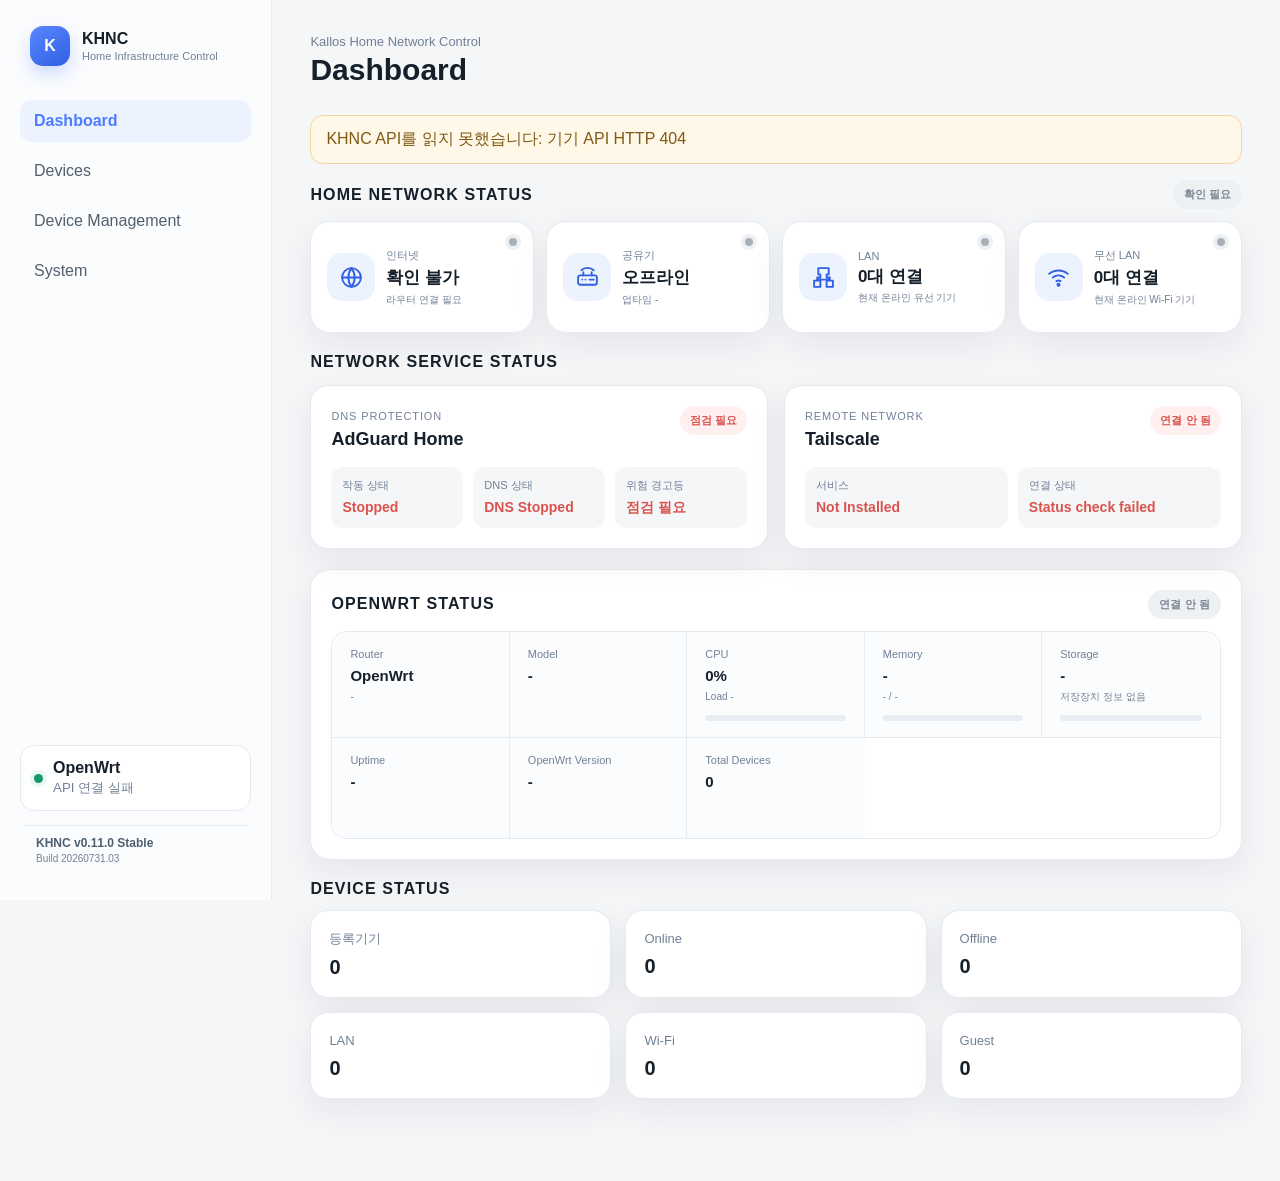
==== commit ca402ad8: "Serve existing KHNC UI from Mac dashboard" ====
--- a/mac-mini/public/index.html
+++ b/mac-mini/public/index.html
@@ -2,20 +2,322 @@
 <html lang="ko">
 <head>
   <meta charset="utf-8">
-  <meta name="viewport" content="width=device-width, initial-scale=1">
-  <title>KHNC · Mac mini</title>
-  <link rel="stylesheet" href="/styles.css">
+  <meta name="viewport" content="width=device-width,initial-scale=1">
+  <title>KHNC</title>
+  <link rel="stylesheet" href="./styles.css?v=0.11.0.17">
 </head>
 <body>
+<button id="mobileMenuButton" class="mobile-menu-button" aria-label="메뉴 열기" aria-expanded="false">☰</button>
+<div id="mobileBackdrop" class="mobile-backdrop"></div>
+<div class="shell">
+  <aside>
+    <div class="brand"><span>K</span><div><b>KHNC</b><small>Home Infrastructure Control</small></div></div>
+    <nav id="sideNav">
+      <button class="active" data-view="dashboard" data-nav-group="dashboard">Dashboard</button>
+      <button data-view="devices" data-nav-group="devices">Devices</button>
+      <button data-view="parentMode" data-nav-group="deviceManagement">Device Management</button>
+      <button data-view="system" data-nav-group="system">System</button>
+    </nav>
+    <div class="router"><i></i><div><b id="routerName">OpenWrt</b><small id="routerState">연결 확인 중</small></div></div>
+    <div class="khnc-version" title="현재 설치된 KHNC 화면 버전">
+      <b id="khncVersionText">KHNC v0.11.0 Stable</b>
+      <small id="khncBuildText">Build 20260723.05</small>
+    </div>
+  </aside>
+
   <main>
-    <header><div><small>MAC MINI · READ ONLY</small><h1>KHNC Dashboard</h1></div><button id="refresh">새로고침</button></header>
-    <p id="updated">상태를 불러오는 중입니다.</p>
-    <section class="grid" id="summary"></section>
-    <section class="panel"><h2>Wi‑Fi</h2><div id="wireless"></div></section>
-    <section class="panel"><h2>Network Services</h2><div id="services"></div></section>
-    <section class="panel"><h2>Parent Mode</h2><div id="parental"></div></section>
-    <section class="panel hidden" id="errorPanel"><h2>상태 조회 오류</h2><pre id="errors"></pre></section>
+    <header>
+      <div><p>Kallos Home Network Control</p><h1>Dashboard</h1></div>
+      <div class="actions">
+        <input id="search" placeholder="이름, IP, MAC, 그룹, 위치 검색">
+        <button id="refresh" title="새로고침">↻</button>
+      </div>
+    </header>
+
+    <div id="notice" class="notice hidden"></div>
+
+    <div id="dashboardView" class="app-view">
+      <section id="homeStatus" class="home-status"></section>
+      <section id="securityStatus" class="dashboard-security"></section>
+      <section id="routerOverview" class="router-overview"></section>
+      <section id="summary" class="summary"></section>
+    </div>
+
+    <div id="devicesView" class="app-view hidden-view">
+    <section class="toolbar">
+      <div id="tabs" class="tabs"></div>
+      <div class="sort">
+        <label>정렬
+          <select id="sort">
+            <option value="custom" selected>사용자 순서</option>
+            <option value="name">이름</option>
+            <option value="ip">IP 주소</option>
+            <option value="recent">최근 연결</option>
+          </select>
+        </label>
+        <label><input id="onlineFirst" type="checkbox" checked> 온라인 우선</label>
+      </div>
+    </section>
+
+    <section class="heading">
+      <div><h2>기기</h2><p>등록한 기기는 MAC 주소를 기준으로 이름·아이콘·위치 정보를 유지합니다.</p></div>
+      <div class="heading-actions">
+        <button id="restoreDeletedDevices" class="hidden">삭제 기기 복원</button>
+        <button id="addGroup">+ 그룹 추가</button>
+      </div>
+    </section>
+
+    <section id="grid" class="grid"></section>
+    </div>
+
+    <div id="parentModeView" class="app-view hidden-view">
+      <nav class="section-subnav" aria-label="Device Management"><button class="active" data-subview="parentMode">Parent Mode</button><button data-subview="management">Management</button></nav>
+      <section class="page-intro"><p class="eyebrow">DEVICE MANAGEMENT</p><h2>Parent Mode</h2><p>바로 관리할 기기만 별도로 모아봅니다. 그룹과는 독립적으로 지정됩니다.</p></section>
+      <section id="parentModeGrid" class="management-grid"></section>
+    </div>
+
+    <div id="managementView" class="app-view hidden-view">
+      <nav class="section-subnav" aria-label="Device Management"><button data-subview="parentMode">Parent Mode</button><button class="active" data-subview="management">Management</button></nav>
+      <section class="page-intro"><p class="eyebrow">DEVICE MANAGEMENT</p><h2>Management</h2><p>등록된 기기의 사용시간과 인터넷 정책을 관리합니다.</p></section>
+      <section id="managementGrid" class="management-grid"></section>
+    </div>
+
+
+    <div id="systemView" class="app-view hidden-view">
+      <nav class="section-subnav" aria-label="System"><button class="active" data-subview="system">Overview</button><button data-subview="statistics">Statistics</button><button data-subview="maintenance">Maintenance</button></nav>
+      <section class="page-intro"><p class="eyebrow">SYSTEM</p><h2>Overview</h2><p>OpenWrt 정보, 주변 Wi-Fi 채널 분석과 KHNC 데이터 백업을 관리합니다.</p></section>
+      <section id="systemInfoGrid" class="system-info-grid"></section>
+      <section class="wifi-scan-panel">
+        <div class="panel-head"><div><p class="eyebrow">WI-FI ANALYZER</p><h3>주변 Wi-Fi 신호</h3><small>주변 AP의 채널과 신호를 검색해 채널 선택을 돕습니다.</small></div><button id="scanNearbyWifi">주변 Wi-Fi 검색</button></div>
+        <div id="wifiScanSummary" class="wifi-scan-summary"><p>검색 버튼을 눌러 주변 채널 사용 현황을 확인하세요.</p></div>
+        <div id="wifiScanResults" class="wifi-scan-results"></div>
+      </section>
+      <section class="backup-panel">
+        <div><h3>DB Backup / Restore</h3><p>기기 등록정보, 그룹, 정책, 인프라 설정을 JSON으로 백업하거나 복원합니다.</p></div>
+        <div class="backup-actions"><button id="backupDb">백업 다운로드</button><label class="restore-label">복원 파일 선택<input id="restoreDb" type="file" accept="application/json"></label></div>
+      </section>
+    </div>
+
+    <div id="statisticsView" class="app-view hidden-view">
+      <nav class="section-subnav" aria-label="System"><button data-subview="system">Overview</button><button class="active" data-subview="statistics">Statistics</button><button data-subview="maintenance">Maintenance</button></nav>
+      <section class="page-intro"><p class="eyebrow">SYSTEM</p><h2>Statistics</h2><p>실시간 속도와 오늘·최근 7일·최근 30일 누적 사용량 및 기기별 상위 10개를 보여줍니다.</p></section>
+      <section id="statisticsGrid" class="statistics-grid"></section>
+    </div>
+
+    <div id="maintenanceView" class="app-view hidden-view">
+      <nav class="section-subnav" aria-label="System"><button data-subview="system">Overview</button><button data-subview="statistics">Statistics</button><button class="active" data-subview="maintenance">Maintenance</button></nav>
+      <section class="page-intro"><p class="eyebrow">SYSTEM</p><h2>Maintenance</h2><p>KHNC 설정과 extroot SSD 백업을 관리합니다. SSD 복원은 안전을 위해 명령 생성만 제공합니다.</p></section>
+      <section class="maintenance-grid">
+        <article class="maintenance-card"><h3>설정 백업 / 복원</h3><p>기기, 그룹, 정책과 인프라 설정을 JSON으로 저장합니다.</p><div class="maintenance-actions"><button id="maintenanceBackupSettings">설정 백업</button><label class="restore-label">설정 복원<input id="maintenanceRestoreSettings" type="file" accept="application/json"></label></div></article>
+        <article class="maintenance-card"><h3>extroot SSD</h3><div id="maintenanceDiskInfo" class="maintenance-kv">확인 중…</div><div class="maintenance-actions"><button id="startSsdBackup" class="primary">SSD 이미지 백업 시작</button><button id="refreshMaintenance">새로고침</button></div><p class="maintenance-warning">마운트된 SSD를 읽기 전용으로 백업합니다. 라우터에는 이미지 임시파일을 만들지 않지만, 백업 중 파일 변경은 이미지 일관성에 영향을 줄 수 있습니다.</p></article>
+      </section>
+      <section class="maintenance-panel"><div class="panel-head"><div><p class="eyebrow">BACKUP TARGET</p><h3>NAS 연결 설정</h3></div><span id="nasTestResult" class="maintenance-state">확인 필요</span></div><form id="maintenanceConfigForm" class="maintenance-form">
+        <label>전송 방식<select id="maintenanceProtocol"><option value="ssh">SSH</option><option value="smb">SMB</option></select></label><label>NAS 주소<input id="maintenanceNasHost" required placeholder="192.168.1.10"></label><label>SSH 사용자<input id="maintenanceNasUser" placeholder="kallos"></label><label>SSH 포트<input id="maintenanceNasPort" type="number" min="1" max="65535" value="2202"></label><label>SSH 키 경로<input id="maintenanceNasKey" placeholder="/root/.ssh/khnc_nas_key"></label><label>SSH 원격 경로<input id="maintenanceRemotePath" placeholder="KHNC_Backup"></label><label>SMB 공유<input id="maintenanceSmbShare" placeholder="//192.168.1.10/backup"></label><label>SMB 인증파일<input id="maintenanceSmbAuth" placeholder="/etc/khnc/smb.auth"></label><label>보관 개수<input id="maintenanceRetention" type="number" min="1" max="100" value="5"></label><label>자동 백업<select id="maintenanceScheduleEnabled"><option value="0">사용 안 함</option><option value="1">사용</option></select></label><label>요일<select id="maintenanceScheduleDay"><option value="0">일요일</option><option value="1">월요일</option><option value="2">화요일</option><option value="3">수요일</option><option value="4">목요일</option><option value="5">금요일</option><option value="6">토요일</option></select></label><label>시간<input id="maintenanceScheduleTime" type="time" value="03:30"></label><div class="maintenance-form-actions"><button type="button" id="testNasConnection">NAS 연결 테스트</button><button type="submit" class="primary">설정 저장</button></div>
+      </form></section>
+      <section class="maintenance-panel"><div class="panel-head"><div><p class="eyebrow">SSD IMAGE JOB</p><h3>백업 진행 상태</h3></div><span id="backupJobState" class="maintenance-state">대기</span></div><div class="backup-progress"><div><i id="backupProgressBar"></i></div><strong id="backupProgressPercent">0%</strong></div><div id="backupProgressDetails" class="maintenance-stats"></div><pre id="backupLog" class="maintenance-log">실행 기록이 없습니다.</pre></section>
+      <section class="maintenance-panel"><div class="panel-head"><div><p class="eyebrow">BACKUP HISTORY</p><h3>NAS 백업 이력</h3></div><button id="refreshBackupHistory">이력 새로고침</button></div><div id="backupHistory" class="backup-history"><p>NAS 연결 후 이력을 불러옵니다.</p></div></section>
+      <dialog id="restoreCommandDialog"><form method="dialog"><h3>SSD 복원 안내</h3><p>KHNC에서는 복원을 실행하지 않습니다. 대상 장치를 다시 확인한 후 복구 환경에서만 실행하세요.</p><textarea id="restoreCommandText" rows="10" readonly></textarea><div class="dialog-actions"><button value="cancel">닫기</button><button type="button" id="copyRestoreCommand" class="primary">명령 복사</button></div></form></dialog>
+    </div>
   </main>
-  <script src="/app.js"></script>
+</div>
+
+<dialog id="groupDialog">
+  <form method="dialog">
+    <h3>사용자 그룹 추가</h3>
+    <p>실제 네트워크와 별개인 화면 분류용 그룹입니다.</p>
+    <input id="groupName" maxlength="20" placeholder="예: 작업기기">
+    <div class="dialog-actions"><button value="cancel">취소</button><button id="saveGroup" value="default" class="primary">추가</button></div>
+  </form>
+</dialog>
+
+<dialog id="deviceDialog" class="device-dialog">
+  <form id="deviceForm" method="dialog">
+    <div class="dialog-title-row">
+      <div>
+        <p class="eyebrow">DEVICE REGISTRATION</p>
+        <h3 id="deviceDialogTitle">기기 등록</h3>
+      </div>
+      <button type="button" class="icon-button" id="closeDeviceDialog" aria-label="닫기">×</button>
+    </div>
+
+    <input type="hidden" id="deviceMac">
+    <div class="form-grid">
+      <label class="span-2">표시 이름
+        <input id="displayName" maxlength="40" required placeholder="예: 거실 Google TV">
+      </label>
+      <label>기기 종류
+        <select id="deviceType">
+          <option value="phone">스마트폰</option>
+          <option value="tablet">태블릿</option>
+          <option value="laptop">노트북</option>
+          <option value="desktop">데스크톱</option>
+          <option value="mini-pc">미니 PC</option>
+          <option value="nas">NAS</option>
+          <option value="server">서버</option>
+          <option value="tv">TV / 셋톱박스</option>
+          <option value="printer">프린터</option>
+          <option value="router">공유기 / 네트워크</option>
+          <option value="camera">카메라</option>
+          <option value="smart-home">스마트홈</option>
+          <option value="iot">IoT</option>
+          <option value="other">기타</option>
+        </select>
+      </label>
+      <label>플랫폼 / OS
+        <select id="platform">
+          <option value="unknown">미지정</option>
+          <option value="android">Android</option>
+          <option value="ios">iOS</option>
+          <option value="ipados">iPadOS</option>
+          <option value="windows">Windows</option>
+          <option value="macos">macOS</option>
+          <option value="linux">Linux</option>
+          <option value="google-tv">Google TV</option>
+          <option value="tvos">tvOS</option>
+          <option value="synology">Synology DSM</option>
+          <option value="openwrt">OpenWrt</option>
+          <option value="other">기타</option>
+        </select>
+      </label>
+      <label>제조사
+        <input id="manufacturer" maxlength="40" placeholder="예: Apple, Samsung">
+      </label>
+      <label>모델
+        <input id="model" maxlength="40" placeholder="예: MacBook Pro M3 Pro">
+      </label>
+      <label>소유자
+        <input id="owner" list="ownerList" maxlength="30" placeholder="예: 공용, 아빠, 하유">
+        <datalist id="ownerList"></datalist>
+      </label>
+      <label>그룹
+        <select id="deviceGroup"></select>
+      </label>
+      <label>위치
+        <input id="location" list="locationList" maxlength="30" placeholder="예: 안방, 하신방">
+        <datalist id="locationList"></datalist>
+      </label>
+      <label>아이콘
+        <select id="iconSelect"></select>
+      </label>
+      <label>연결 방식
+        <select id="connectionPreference">
+          <option value="wifi">Wi-Fi</option>
+          <option value="lan">LAN</option>
+        </select>
+      </label>
+      <label class="option-check"><input id="favoriteDevice" type="checkbox"> 즐겨찾기</label>
+      <label class="option-check"><input id="parentModeDevice" type="checkbox"> 부모모드</label>
+      <label class="span-2">메모
+        <textarea id="memo" maxlength="300" rows="3" placeholder="이 기기에 대해 기억할 내용을 입력합니다."></textarea>
+      </label>
+    </div>
+
+    <div class="device-preview">
+      <div id="previewIcon" class="device-icon large"></div>
+      <div><strong id="previewName">기기 이름</strong><small id="previewMeta">종류 · 위치</small></div>
+    </div>
+
+    <div class="dialog-actions split">
+      <button type="button" id="unregisterDevice" class="danger hidden">등록 해제</button>
+      <button type="button" id="deleteDevice" class="danger">기기 삭제</button>
+      <span></span>
+      <button type="button" id="cancelDevice">취소</button>
+      <button type="submit" class="primary">저장</button>
+    </div>
+  </form>
+</dialog>
+
+
+<dialog id="manageDialog" class="manage-dialog">
+  <form id="manageForm" method="dialog">
+    <div class="manage-topbar">
+      <div>
+        <p class="eyebrow">DEVICE MANAGEMENT</p>
+        <div class="manage-title-line">
+          <h3 id="manageDialogTitle">기기 관리</h3>
+          <span id="manageOnlineBadge" class="badge online">ONLINE</span>
+          <p id="manageDeviceMeta"></p>
+        </div>
+      </div>
+      <button type="button" class="icon-button" id="closeManageDialog" aria-label="닫기">×</button>
+    </div>
+
+    <input type="hidden" id="manageMac">
+
+    <nav class="manage-tabs" aria-label="기기 관리 메뉴">
+      <button type="button" class="active" data-manage-target="internet">인터넷 관리</button>
+      <button type="button" data-manage-target="deviceInfo">정보</button>
+    </nav>
+
+    <section id="internet" class="management-section priority-section manage-anchor">
+      <div class="management-heading">
+        <div><h4>인터넷 접속 시간 관리</h4><p>평일과 주말별로 허용시간 또는 차단시간과 연속 사용시간을 설정합니다.</p></div>
+        <div class="management-toggles"><label class="toggle-control"><span>스케줄 사용</span><input id="scheduleEnabled" type="checkbox"><i></i></label><label class="toggle-control"><span>사용시간 추적</span><input id="usageTrackingEnabled" type="checkbox"><i></i></label></div>
+      </div>
+
+      <div class="internet-layout">
+        <div id="scheduleRows" class="schedule-rows"></div>
+        <aside class="policy-mode">
+          <h5>적용 방식</h5>
+          <label><input type="radio" name="overrideMode" value="schedule" checked><span><b>일정에 따라 허용/차단</b><small>평일·주말 카드에서 허용시간 또는 차단시간을 선택합니다.</small></span></label>
+          <label><input type="radio" name="overrideMode" value="allow"><span><b>항상 허용</b><small>스케줄과 관계없이 인터넷을 허용합니다.</small></span></label>
+          <label class="danger-option"><input type="radio" name="overrideMode" value="block"><span><b>즉시 차단</b><small>스케줄과 관계없이 인터넷을 차단합니다.</small></span></label>
+        </aside>
+      </div>
+      <section class="bonus-panel">
+        <div>
+          <span>오늘 사용</span>
+          <strong id="todayUsage">0분 / 0분</strong>
+          <small id="todayBonus">추가시간 없음</small>
+        </div>
+        <div class="bonus-actions">
+          <button type="button" data-bonus-minutes="30">+30분</button>
+          <button type="button" data-bonus-minutes="60">+1시간</button>
+          <button type="button" data-bonus-minutes="120">+2시간</button>
+          <button type="button" id="bonusUnlimited">오늘만 제한 해제</button>
+        </div>
+      </section>
+      <div class="policy-footer">
+        <div class="policy-note">인터넷이 허용되는 시간에 기기가 처음 확인된 시점부터 연속시간을 계산합니다. 시간 범위는 자정을 넘어갈 수 있으며, 24시간 적용도 선택할 수 있습니다. 추가시간은 오늘 자정까지 적용됩니다.</div>
+        <button type="submit" class="primary">정책 저장</button>
+      </div>
+    </section>
+
+    <div class="manage-lower-grid">
+      <section id="deviceInfo" class="management-section device-info-panel manage-anchor">
+        <div class="section-mini-head"><h4>기기 정보</h4><button type="button" id="editRegistration">정보 수정</button></div>
+        <div class="device-info-hero"><div id="manageInfoIcon" class="device-icon large"></div><div><strong id="manageDisplayName">-</strong></div></div>
+        <dl id="manageInfoList" class="manage-info-list"></dl>
+      </section>
+
+      <div class="manage-side-stack">
+        <section class="management-section instant-control">
+          <h4>즉시 제어</h4>
+          <p>저장된 정책과 별개로 인터넷 상태를 선택합니다.</p>
+          <div class="instant-buttons">
+            <button type="button" data-override="allow" class="allow-button">인터넷 허용</button>
+            <button type="button" data-override="block" class="block-button">인터넷 차단</button>
+          </div>
+        </section>
+        <section class="management-section recent-info">
+          <h4>최근 접속 정보</h4>
+          <dl>
+            <div><dt>상태</dt><dd id="manageConnectionState">-</dd></div>
+            <div><dt>마지막 확인</dt><dd id="manageLastSeen">-</dd></div>
+
+          </dl>
+        </section>
+      </div>
+    </div>
+
+
+
+    <div class="dialog-actions manage-bottom-actions">
+      <button type="button" id="cancelManage">닫기</button>
+    </div>
+  </form>
+</dialog>
+
+<script src="./app.js?v=0.11.0.17"></script>
 </body>
 </html>
--- a/mac-mini/public/styles.css
+++ b/mac-mini/public/styles.css
@@ -0,0 +1,2081 @@
+:root{--bg:#f4f6f8;--panel:#fff;--text:#16202a;--muted:#718096;--line:#e5eaf0;--accent:#4d7cff;--soft:#edf2ff;--green:#15966b;--green-soft:#e9f8f2;--red:#d9534f;--red-soft:#fff0ef;--shadow:0 12px 35px rgba(22,34,51,.07);--r:18px}*{box-sizing:border-box}body{margin:0;font-family:Pretendard,Inter,-apple-system,BlinkMacSystemFont,"Segoe UI",sans-serif;background:var(--bg);color:var(--text)}button,input,select{font:inherit}.shell{min-height:100vh;display:grid;grid-template-columns:236px 1fr}aside{position:sticky;top:0;height:100vh;padding:26px 18px;background:#fbfcfd;border-right:1px solid var(--line);display:flex;flex-direction:column}.brand{display:flex;gap:12px;align-items:center;margin:0 10px 34px}.brand>span{width:40px;height:40px;border-radius:13px;display:grid;place-items:center;color:white;font-weight:800;background:linear-gradient(145deg,#5a87ff,#315fe2);box-shadow:0 8px 18px rgba(77,124,255,.25)}.brand b,.brand small{display:block}.brand small{margin-top:2px;font-size:11px;color:var(--muted)}nav{display:grid;gap:8px}nav button{border:0;background:transparent;border-radius:12px;text-align:left;padding:12px 14px;color:#52606d}nav button.active{color:var(--accent);background:var(--soft);font-weight:700}.router{margin-top:auto;border:1px solid var(--line);border-radius:14px;padding:13px;display:flex;align-items:center;gap:10px;background:var(--panel)}.router i{width:9px;height:9px;border-radius:50%;background:var(--green);box-shadow:0 0 0 4px var(--green-soft)}.router b,.router small{display:block}.router small{color:var(--muted);margin-top:2px}main{padding:34px clamp(20px,4vw,58px) 60px}header{display:flex;align-items:center;justify-content:space-between;gap:20px;margin-bottom:28px}header p{margin:0 0 4px;color:var(--muted);font-size:13px}h1{margin:0;font-size:30px}.actions{display:flex;gap:10px}.actions input{width:min(34vw,360px);border:1px solid var(--line);background:var(--panel);border-radius:13px;padding:11px 14px;outline:none}.actions button{width:42px;height:42px;border:1px solid var(--line);background:var(--panel);border-radius:13px;cursor:pointer;font-size:20px}.notice{padding:13px 15px;border-radius:13px;margin-bottom:16px;background:#fff8e8;border:1px solid #f1d69c;color:#805a13}.hidden{display:none}.summary{display:grid;grid-template-columns:repeat(4,minmax(150px,1fr));gap:14px;margin-bottom:22px}.summary article{padding:18px;border-radius:var(--r);background:var(--panel);border:1px solid var(--line);box-shadow:var(--shadow)}.summary span{color:var(--muted);font-size:13px}.summary strong{display:block;font-size:28px;margin-top:8px}.toolbar{display:flex;justify-content:space-between;gap:18px;align-items:center;margin:26px 0 20px}.tabs{display:flex;gap:8px;overflow-x:auto;padding-bottom:4px}.tabs button{white-space:nowrap;border:1px solid var(--line);background:var(--panel);border-radius:999px;padding:9px 13px;color:#5d6875;cursor:pointer}.tabs button.active{color:white;background:var(--text);border-color:var(--text)}.tabs b{font-size:11px;margin-left:5px;opacity:.72}.sort{display:flex;gap:12px;align-items:center}.sort label{display:flex;gap:8px;align-items:center;color:var(--muted);font-size:13px}.sort select{border:1px solid var(--line);background:var(--panel);padding:9px;border-radius:11px}.sort input{accent-color:var(--accent)}.heading{display:flex;justify-content:space-between;align-items:end;margin:16px 0}.heading h2{margin:0 0 4px}.heading p{margin:0;color:var(--muted);font-size:13px}.heading button{border:1px solid var(--line);color:#4f5b67;background:var(--panel);border-radius:11px;padding:10px 14px;cursor:pointer}.grid{display:grid;grid-template-columns:repeat(2,minmax(0,1fr));gap:16px}.card{background:var(--panel);border:1px solid var(--line);border-radius:var(--r);padding:18px;box-shadow:var(--shadow)}.card-head{display:flex;justify-content:space-between;gap:16px;align-items:flex-start}.title{display:flex;gap:12px;align-items:center}.icon{width:44px;height:44px;border-radius:14px;display:grid;place-items:center;font-weight:800;color:#315fe2;background:var(--soft)}.title h3{margin:0;font-size:17px}.title p{margin:3px 0 0;color:var(--muted);font-size:13px}.star{border:0;background:transparent;color:#b2bac4;font-size:21px;cursor:pointer}.star.active{color:#f0ad35}.badges{display:flex;gap:7px;flex-wrap:wrap;margin:16px 0 13px}.badge{font-size:11px;font-weight:800;letter-spacing:.04em;border-radius:999px;padding:6px 9px}.online{color:var(--green);background:var(--green-soft)}.offline{color:#687482;background:#eef1f4}.managed{color:#426be0;background:var(--soft)}.info{display:grid;grid-template-columns:1fr 1fr 1fr;gap:10px;padding:13px 0;border-top:1px solid var(--line);border-bottom:1px solid var(--line)}.info small{display:block;color:var(--muted);font-size:11px;margin-bottom:4px}.info strong{font-size:13px}.connection{display:flex;align-items:center;justify-content:space-between;gap:12px;padding:13px 0}.connection p{margin:0}.connection small{display:block;color:var(--muted);margin-top:3px}.connection select{min-width:112px;border:1px solid var(--line);background:var(--panel);padding:9px;border-radius:11px}.buttons{display:grid;grid-template-columns:1fr 1fr;gap:8px}.buttons button{border:1px solid var(--line);background:#fafbfc;border-radius:11px;padding:10px 8px;cursor:pointer;color:#4f5b67}.empty{grid-column:1/-1;padding:42px;text-align:center;color:var(--muted);background:var(--panel);border:1px dashed #cfd7df;border-radius:var(--r)}dialog{border:0;border-radius:18px;padding:0;box-shadow:0 28px 80px rgba(20,30,45,.22)}dialog::backdrop{background:rgba(15,24,34,.4)}dialog form{width:min(92vw,420px);padding:24px}dialog h3{margin:0 0 8px}dialog p{color:var(--muted);font-size:13px}dialog input{width:100%;padding:12px;border-radius:11px;border:1px solid var(--line);margin:10px 0 18px}dialog form div{display:flex;justify-content:flex-end;gap:8px}dialog button{border:1px solid var(--line);background:white;border-radius:11px;padding:10px 14px}@media(max-width:980px){.shell{grid-template-columns:1fr}aside{display:none}.summary{grid-template-columns:repeat(2,1fr)}.grid{grid-template-columns:1fr}}@media(max-width:680px){main{padding:22px 14px 40px}header,.toolbar{align-items:stretch;flex-direction:column}.actions input{width:100%}.summary{grid-template-columns:repeat(2,1fr)}.sort{justify-content:space-between;flex-wrap:wrap}}
+/* KHNC v0.3 - device registration */
+.summary article.registered strong{color:var(--accent)}
+.summary article.pending strong{color:#d78920}
+.card.unregistered{border-style:dashed;border-color:#d9c28c}
+.badge.pending{color:#9a6517;background:#fff6df}
+.primary-action,.dialog-actions .primary{background:var(--accent)!important;color:#fff!important;border-color:var(--accent)!important}
+.device-icon{width:44px;height:44px;border-radius:14px;display:grid;place-items:center;color:#315fe2;background:var(--soft);flex:0 0 auto}
+.device-icon svg{width:24px;height:24px;fill:none;stroke:currentColor;stroke-width:1.8;stroke-linecap:round;stroke-linejoin:round}
+.device-icon.large{width:56px;height:56px;border-radius:17px}
+.device-icon.large svg{width:30px;height:30px}
+.device-dialog form{width:min(94vw,720px);padding:26px}
+.detail-dialog form{width:min(94vw,560px);padding:24px}
+.dialog-title-row{display:flex;justify-content:space-between;gap:20px;align-items:flex-start;margin-bottom:18px}
+.dialog-title-row h3{margin:0;font-size:22px}
+.eyebrow{margin:0 0 5px!important;color:var(--accent)!important;font-size:10px!important;font-weight:800;letter-spacing:.13em}
+.icon-button{width:36px;height:36px;padding:0!important;border-radius:50%!important;font-size:24px;line-height:1;color:#7a8794;background:#f7f9fb!important}
+.form-grid{display:grid;grid-template-columns:1fr 1fr;gap:14px 16px}
+.form-grid label{display:grid;gap:7px;color:#596675;font-size:12px;font-weight:700}
+.form-grid .span-2{grid-column:1/-1}
+.form-grid input,.form-grid select,.form-grid textarea{width:100%;margin:0;padding:11px 12px;border-radius:11px;border:1px solid var(--line);background:#fff;color:var(--text);outline:none;resize:vertical}
+.form-grid input:focus,.form-grid select:focus,.form-grid textarea:focus{border-color:#9cb4ff;box-shadow:0 0 0 3px rgba(77,124,255,.11)}
+.device-preview{display:flex;align-items:center;gap:13px;margin-top:18px;padding:14px;border:1px solid var(--line);border-radius:15px;background:#fafbfd}
+.device-preview strong,.device-preview small{display:block}
+.device-preview small{margin-top:4px;color:var(--muted)}
+.dialog-actions{display:flex;justify-content:flex-end;align-items:center;gap:8px;margin-top:20px}
+.dialog-actions.split{display:grid;grid-template-columns:auto 1fr auto auto}
+.dialog-actions button{cursor:pointer}
+.danger{color:var(--red)!important;border-color:#f1c5c2!important;background:var(--red-soft)!important}
+.detail-hero{display:flex;align-items:center;gap:14px;padding:4px 0 18px;border-bottom:1px solid var(--line)}
+.detail-hero strong,.detail-hero small{display:block}
+.detail-hero strong{font-size:19px}.detail-hero small{margin-top:4px;color:var(--muted)}
+.detail-list{margin:14px 0 0}.detail-list>div{display:grid;grid-template-columns:130px 1fr;gap:12px;padding:10px 0;border-bottom:1px solid #eef1f4}.detail-list dt{color:var(--muted);font-size:12px}.detail-list dd{margin:0;font-size:13px;word-break:break-all}
+@media(max-width:680px){.form-grid{grid-template-columns:1fr}.form-grid .span-2{grid-column:auto}.device-dialog form{padding:20px}.dialog-actions.split{grid-template-columns:1fr 1fr}.dialog-actions.split span{display:none}.dialog-actions.split .danger{grid-column:1/-1;order:3}.detail-list>div{grid-template-columns:100px 1fr}}
+/* KHNC v0.4 - dashboard and provider-ready architecture */
+.home-status,.router-overview,.provider-panel{margin-bottom:20px}
+.section-label,.panel-head{display:flex;justify-content:space-between;align-items:flex-end;gap:18px;margin-bottom:13px}
+.section-label h2,.panel-head h2{margin:0;font-size:20px}.panel-head small{display:block;color:var(--muted);margin-top:5px}
+.overall,.provider-chip{display:inline-flex;align-items:center;border-radius:999px;padding:7px 11px;font-size:11px;font-weight:800}
+.overall.good,.provider-chip.connected{color:var(--green);background:var(--green-soft)}.overall.bad,.provider-chip.planned{color:#7a8794;background:#eef1f4}
+.home-status-grid{display:grid;grid-template-columns:repeat(4,minmax(0,1fr));gap:14px}
+.status-card{position:relative;display:flex;align-items:center;gap:14px;padding:20px;background:var(--panel);border:1px solid var(--line);border-radius:20px;box-shadow:var(--shadow);min-height:116px}
+.status-card>i{position:absolute;right:16px;top:16px;width:8px;height:8px;border-radius:50%}.status-card.ok>i{background:var(--green);box-shadow:0 0 0 4px var(--green-soft)}.status-card.waiting>i{background:#a8b0ba;box-shadow:0 0 0 4px #eef1f4}
+.status-icon{width:52px;height:52px;border-radius:16px;display:grid;place-items:center;color:#315fe2;background:var(--soft);flex:0 0 auto}.status-icon svg{width:27px;height:27px;fill:none;stroke:currentColor;stroke-width:1.8;stroke-linecap:round;stroke-linejoin:round}
+.status-card span,.status-card strong,.status-card small{display:block}.status-card span{color:var(--muted);font-size:12px}.status-card strong{font-size:19px;margin:4px 0}.status-card small{color:var(--muted);font-size:11px}
+.router-overview,.provider-panel{background:var(--panel);border:1px solid var(--line);border-radius:20px;padding:20px;box-shadow:var(--shadow)}
+.metric-grid{display:grid;grid-template-columns:repeat(6,minmax(0,1fr));gap:0;border:1px solid var(--line);border-radius:15px;overflow:hidden}.metric-grid>div{padding:16px;border-right:1px solid var(--line);background:#fbfcfd}.metric-grid>div:last-child{border-right:0}.metric-grid span,.metric-grid strong{display:block}.metric-grid span{color:var(--muted);font-size:11px}.metric-grid strong{margin-top:6px;font-size:16px}
+.panel-head button{border:1px solid var(--line);background:#fff;border-radius:11px;padding:9px 13px;cursor:pointer;color:#4f5b67}
+.providers-grid{display:grid;grid-template-columns:repeat(3,minmax(0,1fr));gap:11px}.provider-card{display:grid;grid-template-columns:auto 1fr auto;align-items:center;gap:11px;border:1px solid var(--line);border-radius:15px;padding:13px;background:#fbfcfd}.provider-card .device-icon{width:40px;height:40px;border-radius:12px}.provider-card .device-icon svg{width:22px;height:22px}.provider-card strong,.provider-card small{display:block}.provider-card small{color:var(--muted);font-size:11px;margin-top:3px}.provider-card>span{font-size:11px;font-weight:800}.provider-card.connected>span{color:var(--green)}.provider-card.planned>span{color:#8b96a2}
+.provider-dialog form{width:min(92vw,620px)}.provider-settings-list{display:grid;gap:10px;margin-top:16px}.provider-setting{display:flex;justify-content:space-between;align-items:center;gap:16px;padding:13px;border:1px solid var(--line);border-radius:14px}.provider-setting>div{display:flex;align-items:center;gap:11px}.provider-setting strong,.provider-setting small{display:block}.provider-setting small{color:var(--muted);margin-top:3px;font-size:11px}.provider-setting .device-icon{width:40px;height:40px;border-radius:12px}
+.summary{margin-top:24px}.summary:before{content:"기기 현황";grid-column:1/-1;font-size:20px;font-weight:800;margin-bottom:-4px}
+@media(max-width:1180px){.home-status-grid{grid-template-columns:repeat(2,1fr)}.metric-grid{grid-template-columns:repeat(3,1fr)}.metric-grid>div:nth-child(3){border-right:0}.metric-grid>div:nth-child(-n+3){border-bottom:1px solid var(--line)}.providers-grid{grid-template-columns:repeat(2,1fr)}}
+@media(max-width:680px){.home-status-grid,.providers-grid{grid-template-columns:1fr}.metric-grid{grid-template-columns:repeat(2,1fr)}.metric-grid>div{border-bottom:1px solid var(--line)}.metric-grid>div:nth-child(2n){border-right:0}.metric-grid>div:nth-last-child(-n+2){border-bottom:0}.section-label,.panel-head{align-items:flex-start;flex-direction:column}.status-card{min-height:auto}}
+/* KHNC v0.4.1 - live router data, complete MAC, parental management */
+.identity-info{grid-template-columns:minmax(0,.8fr) minmax(0,1.2fr)}
+.identity-info .mac-full{font-family:ui-monospace,SFMono-Regular,Menlo,monospace;font-size:12px;white-space:nowrap}
+.connection-three{display:grid;grid-template-columns:minmax(0,1fr) 88px 126px;align-items:end;gap:12px}
+.connection-three small{display:block;color:var(--muted);font-size:11px;margin-bottom:5px}
+.connection-three p,.connection-three em{display:block;margin:0}
+.connection-three p{font-size:13px;font-weight:800}.connection-three em{font-size:11px;color:var(--muted);font-style:normal;margin-top:3px;white-space:nowrap;overflow:hidden;text-overflow:ellipsis}
+.connection-signal strong{font-size:13px}.connection-group{display:block}.connection-group select{width:100%;min-width:0}
+.metric-grid{grid-template-columns:repeat(9,minmax(0,1fr))}
+.manage-dialog form{width:min(94vw,780px);padding:26px}
+.management-section{border:1px solid var(--line);border-radius:16px;padding:18px;margin-top:14px;background:#fbfcfd}
+.priority-section{border-color:#cdd9ff;background:#f8faff}
+.management-heading{display:flex;align-items:center;justify-content:space-between;gap:16px;margin-bottom:14px}
+.management-heading h4{margin:0;font-size:16px}.management-heading p{margin:4px 0 0}
+.switch-row{display:flex;align-items:center;gap:7px;font-size:12px;font-weight:800;white-space:nowrap}
+.schedule-rows{display:grid;gap:8px}.schedule-row{display:grid;grid-template-columns:72px 1fr 18px 1fr;gap:8px;align-items:center}
+.schedule-row label{display:flex;align-items:center;gap:8px}.schedule-row input[type="time"],#internetOverride{border:1px solid var(--line);border-radius:10px;background:#fff;padding:9px 10px;color:var(--text)}
+.policy-note{margin-top:13px;padding:10px 12px;border-radius:10px;background:#fff6df;color:#855f1d;font-size:11px;line-height:1.5}
+.compact-management{display:grid;grid-template-columns:1fr 1fr 1.4fr auto;gap:12px;align-items:end}.compact-management small,.compact-management strong{display:block}.compact-management small{color:var(--muted);margin-bottom:5px}.compact-management strong{font-size:12px;word-break:break-all}.compact-management button{border:1px solid var(--line);background:#fff;border-radius:10px;padding:10px 12px;cursor:pointer}
+@media(max-width:1180px){.metric-grid{grid-template-columns:repeat(3,1fr)}.metric-grid>div{border-bottom:1px solid var(--line)}.metric-grid>div:nth-child(3n){border-right:0}.metric-grid>div:nth-last-child(-n+3){border-bottom:0}}
+@media(max-width:680px){.identity-info{grid-template-columns:1fr}.connection-three{grid-template-columns:1fr 80px 110px}.identity-info .mac-full{font-size:11px}.schedule-row{grid-template-columns:58px 1fr 14px 1fr}.compact-management{grid-template-columns:1fr 1fr}.compact-management button{grid-column:1/-1}.manage-dialog form{padding:20px}}
+/* KHNC v0.4.2 - consolidated device management and SSD SMART */
+.metric-grid{grid-template-columns:repeat(10,minmax(0,1fr))}
+.storage-metric{grid-column:span 2;background:#f9fbff!important}
+.storage-metric small,.storage-metric em{display:block;color:var(--muted);font-size:10px;margin-top:4px;font-style:normal;line-height:1.35}
+.storage-metric .smart-line{display:flex;gap:10px;margin-top:8px;color:#566372;font-size:10px}
+.connection-signal{text-align:left;justify-self:center;width:100%;max-width:88px}
+.manage-dialog form{width:min(96vw,1080px);max-height:92vh;padding:22px;overflow:auto}
+.manage-topbar{position:sticky;top:-22px;z-index:5;display:flex;justify-content:space-between;align-items:flex-start;gap:20px;margin:-2px -2px 14px;padding:4px 2px 12px;background:rgba(255,255,255,.96);backdrop-filter:blur(10px)}
+.manage-title-line{display:flex;align-items:center;gap:11px;flex-wrap:wrap}.manage-title-line h3{margin:0;font-size:24px}.manage-title-line p{margin:0;color:var(--muted);font-size:12px}
+.manage-tabs{position:sticky;top:62px;z-index:4;display:grid;grid-template-columns:repeat(3,1fr);margin-bottom:16px;border:1px solid var(--line);border-radius:13px;background:#fff;overflow:hidden}
+.manage-tabs button{border:0;border-right:1px solid var(--line);border-radius:0;background:#fff;padding:12px;font-weight:700;color:#667485;cursor:pointer}.manage-tabs button:last-child{border-right:0}.manage-tabs button.active{color:var(--accent);box-shadow:inset 0 -2px var(--accent);background:#f9fbff}
+.manage-anchor{scroll-margin-top:120px}.management-section{overflow:hidden}.priority-section{padding:18px 20px}
+.toggle-control{display:flex;align-items:center;gap:9px;font-size:12px;font-weight:800;white-space:nowrap}.toggle-control input{position:absolute;opacity:0}.toggle-control i{width:42px;height:24px;border-radius:999px;background:#cfd6df;position:relative;transition:.2s}.toggle-control i:after{content:"";position:absolute;width:18px;height:18px;left:3px;top:3px;border-radius:50%;background:#fff;box-shadow:0 1px 4px #8893a0;transition:.2s}.toggle-control input:checked+i{background:var(--accent)}.toggle-control input:checked+i:after{transform:translateX(18px)}
+.internet-layout{display:grid;grid-template-columns:minmax(0,1.45fr) minmax(260px,.75fr);gap:18px;align-items:stretch}
+.schedule-rows{border:1px solid var(--line);border-radius:13px;overflow:hidden;background:#fff;gap:0}.schedule-row{display:grid;grid-template-columns:52px 28px minmax(120px,1fr) 22px minmax(120px,1fr);gap:10px;align-items:center;padding:9px 13px;border-bottom:1px solid #edf0f3}.schedule-row:last-child{border-bottom:0}.schedule-row input[type="time"]{width:100%;min-width:0;border:1px solid var(--line);border-radius:9px;padding:8px 10px;background:#fff}.day-pill{display:inline-grid;place-items:center;width:34px;height:26px;border-radius:999px;background:#edf3ff;color:var(--accent);font-weight:800}.day-pill.weekend{background:#eaf8f1;color:var(--green)}.time-divider{text-align:center}
+.policy-mode{padding:16px;border-radius:13px;background:#f5f8ff}.policy-mode h5{margin:0 0 12px;font-size:13px}.policy-mode label{display:grid;grid-template-columns:18px 1fr;gap:9px;align-items:start;padding:9px 0}.policy-mode b,.policy-mode small{display:block}.policy-mode b{font-size:12px}.policy-mode small{color:var(--muted);font-size:10px;margin-top:4px;line-height:1.45}.policy-mode .danger-option b{color:var(--red)}
+.policy-footer{display:grid;grid-template-columns:1fr auto;gap:14px;align-items:center;margin-top:14px}.policy-footer .policy-note{margin:0}.policy-footer button{height:40px;padding:0 22px}
+.manage-lower-grid{display:grid;grid-template-columns:1fr 1fr;gap:14px;margin-top:14px}.manage-side-stack{display:grid;gap:14px}.section-mini-head{display:flex;align-items:center;justify-content:space-between;gap:12px}.section-mini-head h4,.instant-control h4,.recent-info h4{margin:0}.section-mini-head button{border:1px solid var(--line);background:#fff;border-radius:9px;padding:8px 11px;cursor:pointer}
+.device-info-hero{display:flex;align-items:center;gap:12px;margin:15px 0}.device-info-hero strong,.device-info-hero small{display:block}.device-info-hero small{color:var(--muted);margin-top:4px;font-family:ui-monospace,SFMono-Regular,Menlo,monospace}
+.manage-info-list{margin:0}.manage-info-list>div,.recent-info dl>div{display:grid;grid-template-columns:125px 1fr;gap:12px;padding:7px 0;border-bottom:1px solid #edf0f3}.manage-info-list dt,.recent-info dt{color:var(--muted);font-size:11px}.manage-info-list dd,.recent-info dd{margin:0;font-size:12px;word-break:break-word}.online-text{color:var(--green);font-weight:800}
+.instant-control p{margin:5px 0 14px}.instant-buttons{display:grid;grid-template-columns:1fr 1fr;gap:12px}.instant-buttons button{padding:14px;border-radius:11px;background:#fff;font-weight:800;cursor:pointer}.allow-button{border:1px solid #b8e7d2;color:var(--green)}.block-button{border:1px solid #f0c6c3;color:var(--red)}
+.recent-info dl{margin:11px 0 0}.registration-strip{display:grid;grid-template-columns:1fr 1fr 1.4fr auto;gap:14px;align-items:end}.registration-strip small,.registration-strip strong{display:block}.registration-strip small{color:var(--muted);margin-bottom:5px}.registration-strip strong{font-size:12px;word-break:break-all}.registration-strip button{border:1px solid var(--line);background:#fff;border-radius:10px;padding:10px 12px;cursor:pointer}.manage-bottom-actions{margin-top:14px}
+@media(max-width:1180px){.metric-grid{grid-template-columns:repeat(5,1fr)}.storage-metric{grid-column:span 2}.metric-grid>div:nth-child(3n){border-right:1px solid var(--line)}.metric-grid>div:nth-child(5n){border-right:0}.internet-layout{grid-template-columns:1fr}.manage-lower-grid{grid-template-columns:1fr}}
+@media(max-width:680px){.manage-dialog form{width:98vw;max-height:96vh;padding:15px}.manage-topbar{top:-15px}.manage-tabs{top:65px}.manage-title-line h3{font-size:20px}.manage-title-line p{width:100%}.schedule-row{grid-template-columns:34px 24px 1fr 14px 1fr;gap:6px;padding:8px}.schedule-row input[type="time"]{padding:7px 4px;font-size:11px}.policy-footer{grid-template-columns:1fr}.policy-footer button{width:100%}.registration-strip{grid-template-columns:1fr 1fr}.registration-strip>div:nth-child(3),.registration-strip button{grid-column:1/-1}.connection-signal{justify-self:start}.metric-grid{grid-template-columns:repeat(2,1fr)}.storage-metric{grid-column:span 2}}
+
+/* KHNC v0.4.3 - compact, proportioned schedule rows */
+.internet-layout{align-items:start}
+.schedule-rows{align-self:start;align-content:start;height:auto}
+.schedule-row{
+  grid-template-columns:64px 26px minmax(132px,1fr) 20px minmax(132px,1fr);
+  min-height:56px;
+  padding:10px 14px;
+  gap:10px;
+}
+.day-pill{
+  width:54px;
+  height:32px;
+  font-size:13px;
+  line-height:1;
+  letter-spacing:-.02em;
+}
+.schedule-row input[type="checkbox"]{justify-self:center;width:16px;height:16px;margin:0}
+.schedule-row input[type="time"]{height:38px;padding:7px 10px;font-size:13px}
+.time-divider{font-size:13px;color:#4f5d6b}
+.policy-mode{align-self:start}
+@media(max-width:680px){
+  .schedule-row{grid-template-columns:52px 22px minmax(0,1fr) 14px minmax(0,1fr);min-height:52px;padding:8px 9px;gap:6px}
+  .day-pill{width:48px;height:29px;font-size:12px}
+  .schedule-row input[type="time"]{height:35px;padding:6px 4px;font-size:11px}
+}
+
+/* KHNC v0.4.4 - SSD SAT SMART fallback and signal alignment */
+.connection-three{grid-template-columns:minmax(0,1fr) 96px 145px}
+.connection-signal{justify-self:start;max-width:none;width:96px;text-align:left}
+.storage-metric .smart-line{flex-wrap:wrap;column-gap:12px;row-gap:4px}
+@media(max-width:680px){
+  .connection-three{grid-template-columns:minmax(0,1fr) 78px 112px}
+  .connection-signal{width:78px}
+}
+
+/* KHNC v0.4.5 - balanced two-row router metrics and full-width schedule */
+@media (min-width:1181px){
+  .metric-grid{
+    grid-template-columns:repeat(5,minmax(0,1fr));
+  }
+  .metric-grid>div{
+    min-width:0;
+    min-height:102px;
+    padding:15px 17px;
+  }
+  .metric-grid>div:nth-child(-n+5){
+    border-bottom:1px solid var(--line);
+  }
+  .metric-grid>div:nth-child(5),
+  .metric-grid>div:last-child{
+    border-right:0;
+  }
+  .metric-grid>div:nth-child(6){
+    border-right:1px solid var(--line);
+  }
+  .storage-metric{
+    grid-column:span 2;
+  }
+  .metric-grid>div:not(.storage-metric) strong{
+    white-space:nowrap;
+    word-break:keep-all;
+    overflow-wrap:normal;
+  }
+}
+
+.metric-grid strong{
+  line-height:1.25;
+  word-break:keep-all;
+}
+.storage-metric small,
+.storage-metric em{
+  white-space:normal;
+  word-break:keep-all;
+}
+
+.manage-dialog .internet-layout{
+  grid-template-columns:minmax(0,1.55fr) minmax(290px,.75fr);
+}
+.manage-dialog .schedule-rows{
+  width:100%;
+  min-width:0;
+  grid-template-columns:minmax(0,1fr);
+  justify-content:stretch;
+  justify-items:stretch;
+}
+.manage-dialog .schedule-row{
+  width:100%;
+  min-width:0;
+  justify-content:stretch;
+  grid-template-columns:76px 28px minmax(145px,1fr) 24px minmax(145px,1fr);
+  padding:10px 16px;
+}
+.manage-dialog .day-pill{
+  justify-self:start;
+  width:62px;
+  height:32px;
+  font-size:13px;
+}
+
+@media(max-width:1180px){
+  .manage-dialog .internet-layout{grid-template-columns:1fr}
+  .manage-dialog .schedule-rows{grid-template-columns:minmax(0,1fr)}
+}
+@media(max-width:680px){
+  .manage-dialog .schedule-row{
+    grid-template-columns:54px 22px minmax(0,1fr) 14px minmax(0,1fr);
+    padding:8px 9px;
+    gap:6px;
+  }
+  .manage-dialog .day-pill{width:50px;height:29px;font-size:12px}
+}
+
+/* KHNC v0.4.6 - filled layouts, wired status, reordered router metrics */
+.home-status-grid{grid-template-columns:repeat(5,minmax(0,1fr))}
+.status-card{min-width:0}
+.status-card strong,.status-card small{word-break:keep-all}
+
+@media (min-width:1181px){
+  .router-metric-grid{grid-template-columns:repeat(5,minmax(0,1fr))}
+  .router-metric-grid>div{min-height:100px;padding:16px 18px;border-right:1px solid var(--line);border-bottom:1px solid var(--line)}
+  .router-metric-grid>div:nth-child(5),.router-metric-grid>div:last-child{border-right:0}
+  .router-metric-grid>div:nth-child(n+6){border-bottom:0}
+  .router-metric-grid .smart-metric{grid-column:span 2}
+}
+.router-metric-grid small{display:block;margin-top:5px;color:var(--muted);font-size:10px;line-height:1.4}
+.router-metric-grid .smart-line{display:flex;flex-wrap:wrap;gap:5px 14px;margin-top:8px;font-size:10px;color:#566372}
+
+/* Information area: use the full panel width instead of leaving an empty right half. */
+.device-info-panel{display:grid;grid-template-columns:220px minmax(0,1fr);grid-template-areas:"head head" "hero list";column-gap:24px;align-content:start}
+.device-info-panel .section-mini-head{grid-area:head}
+.device-info-panel .device-info-hero{grid-area:hero;align-self:start;margin:18px 0 0;padding:16px;border-radius:14px;background:#f5f8ff}
+.device-info-panel .manage-info-list{grid-area:list;display:grid;grid-template-columns:repeat(2,minmax(0,1fr));column-gap:22px;margin-top:12px}
+.device-info-panel .manage-info-list>div{grid-template-columns:100px minmax(0,1fr);min-width:0}
+.manage-lower-grid{grid-template-columns:minmax(0,1.55fr) minmax(300px,.75fr)}
+
+/* Provider dialog: remove the inherited left gutter and make content span the modal. */
+.provider-dialog form{width:min(92vw,760px);padding:24px 26px}
+.provider-dialog .dialog-title-row{display:flex;width:100%;align-items:flex-start;justify-content:space-between;gap:18px;margin:0 0 18px}
+.provider-dialog .dialog-title-row>div{display:block;flex:1;min-width:0}
+.provider-dialog .dialog-title-row h3{font-size:24px;margin:2px 0 6px}
+.provider-dialog .dialog-title-row p{margin:0;max-width:none}
+.provider-dialog .provider-settings-list{display:grid;width:100%;grid-template-columns:repeat(2,minmax(0,1fr));gap:10px;margin:0}
+.provider-dialog .provider-setting{display:flex;width:100%;min-width:0;padding:14px 15px}
+.provider-dialog .provider-setting>div{display:flex;min-width:0;justify-content:flex-start}
+.provider-dialog .provider-setting>div>div{display:block;min-width:0}
+.provider-dialog .provider-setting small{white-space:nowrap;overflow:hidden;text-overflow:ellipsis}
+.provider-dialog .dialog-actions{display:flex;width:100%;justify-content:flex-end;margin-top:18px}
+
+@media(max-width:1180px){
+  .home-status-grid{grid-template-columns:repeat(3,1fr)}
+  .router-metric-grid{grid-template-columns:repeat(3,1fr)}
+  .router-metric-grid .smart-metric{grid-column:span 2}
+  .device-info-panel{grid-template-columns:180px minmax(0,1fr)}
+  .device-info-panel .manage-info-list{grid-template-columns:1fr}
+}
+@media(max-width:760px){
+  .home-status-grid{grid-template-columns:1fr 1fr}
+  .device-info-panel{display:block}
+  .device-info-panel .device-info-hero{margin:14px 0}
+  .device-info-panel .manage-info-list{display:block}
+  .provider-dialog .provider-settings-list{grid-template-columns:1fr}
+}
+@media(max-width:520px){.home-status-grid{grid-template-columns:1fr}}
+
+
+/* KHNC v0.4.7 - no-wrap home status and compact device information */
+@media (min-width:1181px){
+  .home-status-grid{gap:12px}
+  .status-card{gap:11px;padding:18px 16px;min-height:112px}
+  .status-icon{width:48px;height:48px;border-radius:15px}
+  .status-icon svg{width:25px;height:25px}
+  .status-card>div:nth-child(2){min-width:0;flex:1}
+  .status-card span{font-size:11px;white-space:nowrap}
+  .status-card strong{font-size:17px;line-height:1.25;white-space:nowrap;word-break:normal}
+  .status-card small{font-size:10px;line-height:1.3;white-space:nowrap;word-break:normal}
+}
+
+/* The information page is separate from the management tab. Keep its hero compact
+   and reserve most of the width for the structured information table. */
+.device-info-panel{grid-template-columns:170px minmax(0,1fr);column-gap:20px}
+.device-info-panel .device-info-hero{padding:14px 12px;gap:10px;min-width:0}
+.device-info-panel .device-info-hero strong{font-size:18px;white-space:nowrap;overflow:hidden;text-overflow:ellipsis}
+.device-info-panel .manage-info-list{column-gap:28px}
+.device-info-panel .manage-info-list>div{grid-template-columns:88px minmax(0,1fr);gap:10px}
+.device-info-panel .manage-info-list dt{white-space:nowrap}
+.device-info-panel .manage-info-list dd{white-space:nowrap;word-break:normal;overflow:hidden;text-overflow:ellipsis}
+
+@media(max-width:1180px){
+  .device-info-panel{grid-template-columns:150px minmax(0,1fr)}
+  .device-info-panel .manage-info-list dd{white-space:normal;overflow:visible}
+}
+
+
+/* KHNC v0.4.8 - align device card connection fields and remove duplicated info */
+.connection-three{
+  align-items:start;
+}
+.connection-network,.connection-signal,.connection-group{
+  align-self:start;
+  padding-top:0;
+  margin-top:0;
+}
+.connection-signal{
+  justify-self:start;
+}
+.connection-group select{
+  margin-top:0;
+}
+
+.manage-tabs{
+  grid-template-columns:repeat(2,1fr);
+}
+
+/* Device information is a separate view: title first, full-width details below. */
+.device-info-panel{
+  display:grid;
+  grid-template-columns:1fr;
+  grid-template-areas:
+    "head"
+    "hero"
+    "list";
+  row-gap:10px;
+  column-gap:0;
+}
+.device-info-panel .section-mini-head{grid-area:head}
+.device-info-panel .device-info-hero{
+  grid-area:hero;
+  margin:2px 0 0;
+  padding:8px 0 12px;
+  background:transparent;
+  border-radius:0;
+  border-bottom:1px solid var(--line);
+}
+.device-info-panel .device-info-hero .device-icon{
+  width:48px;
+  height:48px;
+}
+.device-info-panel .device-info-hero strong{
+  font-size:21px;
+  overflow:visible;
+  text-overflow:clip;
+}
+.device-info-panel .manage-info-list{
+  grid-area:list;
+  display:grid;
+  grid-template-columns:repeat(2,minmax(0,1fr));
+  column-gap:34px;
+  row-gap:0;
+  margin-top:0;
+}
+.device-info-panel .manage-info-list>div{
+  grid-template-columns:112px minmax(0,1fr);
+  gap:12px;
+  min-height:43px;
+}
+.device-info-panel .manage-info-list dd{
+  white-space:nowrap;
+  overflow:visible;
+  text-overflow:clip;
+  word-break:normal;
+}
+.manage-side-stack .recent-info dl>div:nth-child(n+3){display:none}
+.manage-lower-grid{
+  grid-template-columns:minmax(0,1.8fr) minmax(300px,.7fr);
+}
+
+@media(max-width:1180px){
+  .device-info-panel .manage-info-list{grid-template-columns:1fr}
+  .device-info-panel .manage-info-list dd{white-space:normal}
+}
+
+/* KHNC v0.5.1 - nlbw traffic source fix; card layout unchanged */
+.connection-group select{
+  font-family:Pretendard,Inter,-apple-system,BlinkMacSystemFont,"Segoe UI",sans-serif;
+  font-size:15px;font-weight:500;letter-spacing:-.01em;color:var(--text);
+}
+.status-traffic{display:flex;align-items:center;gap:22px;padding:12px 0 15px;border-bottom:1px solid var(--line)}
+.status-traffic .badge.online{font-size:15px;font-weight:850;padding:8px 14px;border-radius:999px;display:inline-flex;align-items:center;gap:8px}
+.status-traffic .badge.online i{width:8px;height:8px;border-radius:50%;background:var(--green)}
+.traffic{display:inline-flex;align-items:center;gap:6px;font-size:17px;font-weight:800;white-space:nowrap}
+.traffic b{font-size:14px;color:var(--text)}
+.traffic.up{color:#3674f5}.traffic.down{color:#0ea66f}
+.card-footer{margin-top:16px;border:1px solid var(--line);border-radius:14px;padding:8px 9px;display:flex;align-items:center;justify-content:space-between;gap:12px;background:#fbfcfd}
+.registration-state{font-size:11px;font-weight:800;border-radius:9px;padding:7px 10px;color:#5274cf;background:#eef3ff;white-space:nowrap}
+.registration-state.needed{color:#a56a16;background:#fff6df}
+.card-footer button{min-width:132px;border:1px solid var(--line);background:#fff;border-radius:11px;padding:10px 18px;font-weight:750;cursor:pointer}
+.card-footer button.primary-action{background:var(--accent);color:#fff;border-color:var(--accent)}
+.usage-metric small{display:block;color:var(--muted);font-size:10px;margin-top:5px;white-space:nowrap;overflow:hidden;text-overflow:ellipsis}
+.usage-track{height:6px;margin-top:11px;border-radius:999px;background:#e8edf3;overflow:hidden}
+.usage-track i{display:block;height:100%;border-radius:inherit;background:var(--accent)}
+.smart-metric span{font-family:inherit}
+@media(max-width:760px){.status-traffic{gap:13px;flex-wrap:wrap}.traffic{font-size:15px}.card-footer button{min-width:112px}}
+
+/* v0.6 page navigation */
+.hidden-view { display: none !important; }
+.app-view { min-width: 0; }
+.page-intro { margin: 8px 0 22px; }
+.page-intro h2 { margin: 3px 0 6px; font-size: 28px; }
+.page-intro p:last-child { color: var(--muted, #6b7280); }
+.management-grid { display: grid; gap: 12px; }
+.management-card { display: grid; grid-template-columns: minmax(0,1fr) auto auto; gap: 14px; align-items: center; padding: 16px 18px; background: var(--card, #fff); border: 1px solid var(--line, #e5e7eb); border-radius: 16px; }
+.management-device { display: flex; align-items: center; gap: 12px; min-width: 0; }
+.management-device div { min-width: 0; }
+.management-device strong, .management-device small { display: block; overflow: hidden; text-overflow: ellipsis; white-space: nowrap; }
+.management-device small { margin-top: 3px; color: var(--muted, #6b7280); }
+.manage-open { padding: 9px 15px; border-radius: 10px; }
+.statistics-grid { display: grid; grid-template-columns: repeat(5,minmax(0,1fr)); gap: 14px; }
+.stat-card, .traffic-ranking { padding: 18px; background: var(--card, #fff); border: 1px solid var(--line, #e5e7eb); border-radius: 16px; }
+.stat-card span, .stat-card small { display: block; color: var(--muted, #6b7280); }
+.stat-card strong { display: block; margin: 8px 0 5px; font-size: 25px; }
+.traffic-ranking { grid-column: 1 / -1; }
+.traffic-ranking h3 { margin: 0 0 12px; }
+.traffic-ranking div { display: flex; justify-content: space-between; gap: 20px; padding: 11px 0; border-top: 1px solid var(--line, #e5e7eb); }
+.empty-page { padding: 30px; text-align: center; color: var(--muted, #6b7280); background: var(--card, #fff); border: 1px dashed var(--line, #d1d5db); border-radius: 16px; }
+@media (max-width: 1000px) { .statistics-grid { grid-template-columns: repeat(2,minmax(0,1fr)); } }
+@media (max-width: 700px) { .statistics-grid { grid-template-columns: 1fr; } .management-card { grid-template-columns: minmax(0,1fr) auto; } .management-card .badge { display:none; } }
+
+
+/* v0.7 parent mode and accumulated statistics */
+.option-check{display:flex!important;align-items:center;gap:9px;min-height:42px;padding:10px 12px;border:1px solid var(--line,#e5e7eb);border-radius:10px;background:#fafafa;font-weight:700}
+.option-check input{width:18px;height:18px;margin:0}
+.card-flags{display:flex;align-items:center;gap:8px}
+.parent-badge{font-size:11px;font-weight:800;padding:5px 8px;border-radius:999px;background:#eef2ff;color:#4338ca;white-space:nowrap}
+.parent-card{border-left:4px solid #6366f1}
+.statistics-grid{grid-template-columns:repeat(3,minmax(0,1fr))}
+.stat-card b{display:block;margin-top:4px;font-size:17px;color:#475569}
+.stat-live strong,.stat-usage strong{font-size:24px}
+@media(max-width:900px){.statistics-grid{grid-template-columns:1fr}}
+
+/* KHNC v0.7.2 */
+.tabs{align-items:center}
+.tab-wrap{display:inline-flex;align-items:stretch;white-space:nowrap}
+.tab-wrap>button[data-g]{border-radius:999px 0 0 999px}
+.tab-wrap:not(:has(.tab-tool))>button[data-g]{border-radius:999px}
+.tab-tool{width:34px;border:1px solid var(--line);border-left:0;background:var(--panel);color:#718096;cursor:pointer}
+.tab-tool:last-child{border-radius:0 999px 999px 0}
+.tab-tool.danger:hover{color:var(--red);background:var(--red-soft)}
+
+/* Keep the original device-card layout; only move signal closer to connection. */
+.connection-three{grid-template-columns:minmax(180px,1fr) 105px minmax(150px,220px);column-gap:18px}
+.connection-signal{justify-self:start;width:auto;max-width:none}
+.connection-group{justify-self:stretch}
+
+/* Parent/management list metadata lives under the device name, never in separate columns. */
+.parent-card{border-left:1px solid var(--line)}
+.management-card{grid-template-columns:minmax(0,1fr) minmax(170px,260px) auto}
+.schedule-summary{font-weight:750;color:#41536b;line-height:1.4}
+
+/* Two ranking panels and two-line device labels. */
+.ranking-grid{grid-column:1/-1;display:grid;grid-template-columns:1fr 1fr;gap:14px}
+.traffic-ranking{grid-column:auto}
+.traffic-ranking h3{display:flex;align-items:baseline;gap:7px}
+.traffic-ranking h3 small{font-size:11px;font-weight:500;color:var(--muted)}
+.ranking-row{display:grid!important;grid-template-columns:22px 26px minmax(0,1fr) auto;align-items:center;gap:8px!important;padding:10px 0!important}
+.rank-no{color:var(--muted);font-size:12px;text-align:center}
+.ranking-icon{width:24px;height:24px;border-radius:7px}
+.ranking-device{min-width:0}
+.ranking-device strong,.ranking-device small{display:block;overflow:hidden;text-overflow:ellipsis;white-space:nowrap}
+.ranking-device strong{font-size:13px}
+.ranking-device small{margin-top:2px;color:var(--muted);font-size:11px}
+.ranking-row>b{white-space:nowrap;font-size:13px}
+
+@media(max-width:900px){
+  .ranking-grid{grid-template-columns:1fr}
+  .management-card{grid-template-columns:minmax(0,1fr) auto}
+  .schedule-summary{grid-column:1/2;padding-left:56px;font-size:12px}
+}
+
+/* KHNC v0.7.3 - approved layout refinements */
+/* Device card: retain the existing three-field row, but keep Signal close to Connection. */
+.connection.connection-three{
+  display:grid;
+  grid-template-columns:220px 120px minmax(180px,1fr);
+  column-gap:24px;
+  align-items:start;
+}
+.connection-three .connection-network,
+.connection-three .connection-signal{
+  justify-self:start;
+}
+.connection-three .connection-group{
+  justify-self:stretch;
+  min-width:0;
+}
+.connection-three .connection-group select{width:100%}
+
+/* Parent-mode schedule stays visually centered between device and action. */
+.parent-card{
+  grid-template-columns:minmax(280px,1fr) minmax(190px,280px) 118px;
+}
+.parent-card .schedule-summary{
+  justify-self:center;
+  width:100%;
+  text-align:center;
+}
+
+/* Parent-mode and management action buttons match the device-card Manage button. */
+.manage-open{
+  min-width:112px;
+  border:1px solid var(--line);
+  background:#fafbfc;
+  color:#1f2937;
+  border-radius:11px;
+  padding:10px 14px;
+  font-weight:700;
+  cursor:pointer;
+  box-shadow:none;
+}
+.manage-open::before{content:"⚙ ";}
+.manage-open:hover{background:#f3f6fa}
+
+/* Management page keeps the same compact card/button language. */
+#managementGrid .management-card{
+  grid-template-columns:minmax(0,1fr) auto auto;
+}
+
+@media(max-width:900px){
+  .connection.connection-three{
+    grid-template-columns:minmax(150px,1fr) 96px minmax(130px,180px);
+    column-gap:14px;
+  }
+  .parent-card{
+    grid-template-columns:minmax(0,1fr) auto;
+  }
+  .parent-card .schedule-summary{
+    grid-column:1/2;
+    justify-self:start;
+    text-align:left;
+    padding-left:56px;
+  }
+}
+
+@media(max-width:620px){
+  .connection.connection-three{
+    grid-template-columns:1fr 90px;
+  }
+  .connection-three .connection-group{
+    grid-column:1/-1;
+  }
+}
+
+
+/* KHNC v0.7.4 - compact group field and guaranteed default owner/location lists */
+.connection.connection-three{
+  grid-template-columns:minmax(210px,300px) 110px minmax(180px,250px);
+  column-gap:18px;
+  justify-content:space-between;
+}
+.connection-three .connection-group{
+  width:100%;
+  max-width:250px;
+  justify-self:end;
+}
+.connection-three .connection-group select{
+  width:100%;
+  max-width:250px;
+}
+@media(max-width:900px){
+  .connection.connection-three{
+    grid-template-columns:minmax(160px,1fr) 90px minmax(150px,210px);
+    column-gap:12px;
+  }
+  .connection-three .connection-group,
+  .connection-three .connection-group select{max-width:210px}
+}
+@media(max-width:620px){
+  .connection.connection-three{grid-template-columns:1fr 88px}
+  .connection-three .connection-group{grid-column:1/-1;justify-self:start;max-width:100%}
+  .connection-three .connection-group select{max-width:100%}
+}
+
+/* KHNC v0.7.5 - narrower group selector without widening the device card */
+.connection.connection-three{
+  grid-template-columns:220px 96px 160px;
+  column-gap:16px;
+  justify-content:start;
+}
+.connection-three .connection-group{
+  width:160px;
+  max-width:160px;
+  justify-self:start;
+}
+.connection-three .connection-group select{
+  width:160px;
+  max-width:160px;
+}
+@media(max-width:900px){
+  .connection.connection-three{
+    grid-template-columns:minmax(150px,220px) 86px 145px;
+    column-gap:12px;
+    justify-content:start;
+  }
+  .connection-three .connection-group,
+  .connection-three .connection-group select{
+    width:145px;
+    max-width:145px;
+  }
+}
+@media(max-width:620px){
+  .connection.connection-three{grid-template-columns:1fr 82px}
+  .connection-three .connection-group{grid-column:1/-1;width:160px;max-width:160px}
+  .connection-three .connection-group select{width:160px;max-width:160px}
+}
+\n\n/* KHNC v0.7.6 - medium-width device cards and tighter connection layout */\n#grid.grid{\n  grid-template-columns:minmax(0,960px);\n  justify-content:start;\n}\n#grid .card{\n  width:100%;\n  max-width:960px;\n}\n.connection.connection-three{\n  grid-template-columns:190px 72px 160px;\n  column-gap:12px;\n  justify-content:start;\n}\n.connection-three .connection-signal{\n  width:72px;\n  justify-self:start;\n}\n.connection-three .connection-group,\n.connection-three .connection-group select{\n  width:160px;\n  max-width:160px;\n}\n.card-head .card-flags{\n  padding-right:2px;\n}\n@media(max-width:1050px){\n  #grid.grid{grid-template-columns:minmax(0,1fr)}\n  #grid .card{max-width:100%}\n}\n@media(max-width:620px){\n  .connection.connection-three{grid-template-columns:minmax(0,1fr) 70px}\n  .connection-three .connection-group{grid-column:1/-1}\n}\n
+
+/* KHNC v0.8.0 fixed: narrower device cards and weekday/weekend parental mode */
+#deviceGrid.grid{
+  grid-template-columns:minmax(0,760px);
+  justify-content:start;
+}
+#deviceGrid .card{
+  width:100%;
+  max-width:760px;
+}
+#deviceGrid .connection.connection-three{
+  grid-template-columns:minmax(170px,220px) minmax(90px,120px) minmax(150px,1fr);
+  column-gap:16px;
+}
+#deviceGrid .connection-signal{margin-left:0}
+
+.schedule-rows{
+  display:grid;
+  grid-template-columns:repeat(2,minmax(0,1fr));
+  gap:14px;
+  width:100%;
+}
+.period-card{
+  border:1px solid var(--line);
+  border-radius:14px;
+  padding:15px;
+  background:#fbfcfe;
+  display:grid;
+  gap:13px;
+}
+.period-title{
+  display:flex;
+  justify-content:space-between;
+  align-items:center;
+  padding-bottom:10px;
+  border-bottom:1px solid var(--line);
+}
+.period-title strong{font-size:17px}
+.period-title label{display:flex;align-items:center;gap:7px;color:var(--muted);font-size:13px}
+.period-card>label{display:grid;gap:7px}
+.period-card>label>span{font-size:12px;font-weight:700;color:var(--muted)}
+.period-time,.quota-input{display:flex;align-items:center;gap:8px}
+.period-time input{min-width:0;width:100%;height:40px;border:1px solid var(--line);border-radius:10px;padding:7px 9px;background:#fff}
+.period-time b,.quota-input b{font-size:13px;color:var(--muted);white-space:nowrap}
+.quota-input input{width:96px;height:40px;border:1px solid var(--line);border-radius:10px;padding:7px 9px;background:#fff}
+.bonus-panel{
+  margin-top:15px;
+  border:1px solid #d9e2f2;
+  border-radius:14px;
+  padding:14px;
+  display:flex;
+  align-items:center;
+  justify-content:space-between;
+  gap:16px;
+  background:#f7faff;
+}
+.bonus-panel>div:first-child span,
+.bonus-panel>div:first-child strong,
+.bonus-panel>div:first-child small{display:block}
+.bonus-panel>div:first-child span{font-size:12px;color:var(--muted)}
+.bonus-panel>div:first-child strong{margin-top:4px;font-size:18px}
+.bonus-panel>div:first-child small{margin-top:3px;color:#4d6482}
+.bonus-actions{display:flex;gap:7px;flex-wrap:wrap;justify-content:flex-end}
+.bonus-actions button{border:1px solid var(--line);background:#fff;border-radius:10px;padding:9px 11px;font-weight:700;cursor:pointer}
+.bonus-actions button:hover{background:var(--soft)}
+.schedule-summary strong,.schedule-summary small{display:block}
+.schedule-summary small{margin-top:5px;color:var(--muted);font-weight:600}
+
+@media(max-width:900px){
+  #deviceGrid.grid{grid-template-columns:minmax(0,1fr)}
+  #deviceGrid .card{max-width:760px}
+}
+@media(max-width:700px){
+  .schedule-rows{grid-template-columns:1fr}
+  .bonus-panel{align-items:flex-start;flex-direction:column}
+  .bonus-actions{justify-content:flex-start}
+}
+
+
+/* =========================================================
+   KHNC v0.8.1
+   - Wider sidebar
+   - Single-column, long horizontal device cards
+   - Compact parental schedule layout
+   ========================================================= */
+
+.shell{
+  grid-template-columns:272px minmax(0,1fr);
+}
+aside{
+  padding-left:20px;
+  padding-right:20px;
+}
+main{
+  min-width:0;
+  padding-left:clamp(24px,3vw,44px);
+  padding-right:clamp(24px,3vw,44px);
+}
+.khnc-version{
+  margin:14px 4px 0;
+  padding:10px 12px;
+  border-top:1px solid var(--line);
+  color:var(--muted);
+}
+.khnc-version b,
+.khnc-version small{
+  display:block;
+}
+.khnc-version b{
+  color:#4f5f72;
+  font-size:12px;
+}
+.khnc-version small{
+  margin-top:3px;
+  font-size:10px;
+}
+
+/* The real device grid ID is #grid, not #deviceGrid. */
+#grid.grid{
+  grid-template-columns:minmax(0,1fr);
+  justify-content:stretch;
+  gap:13px;
+}
+#grid .device-row-card{
+  width:100%;
+  max-width:none;
+  min-width:0;
+  display:grid;
+  grid-template-columns:minmax(270px,1.35fr) minmax(180px,.72fr) minmax(220px,.86fr) 122px;
+  gap:22px;
+  align-items:stretch;
+  padding:18px 20px;
+  box-shadow:0 7px 24px rgba(22,34,51,.055);
+}
+.device-row-main{
+  min-width:0;
+  display:flex;
+  flex-direction:column;
+  justify-content:space-between;
+  gap:17px;
+}
+.device-row-title{
+  display:flex;
+  align-items:center;
+  gap:13px;
+  min-width:0;
+}
+.device-row-title h3{
+  margin:0;
+  font-size:17px;
+}
+.device-row-title p{
+  margin:4px 0 0;
+  color:var(--muted);
+  font-size:13px;
+}
+.device-row-traffic{
+  display:flex;
+  align-items:center;
+  gap:16px;
+  flex-wrap:wrap;
+}
+.device-row-column{
+  min-width:0;
+  display:grid;
+  align-content:center;
+  gap:14px;
+}
+.device-row-column>div,
+.device-row-column>label{
+  min-width:0;
+}
+.device-row-column small{
+  display:block;
+  margin-bottom:5px;
+  color:var(--muted);
+  font-size:11px;
+  font-weight:700;
+}
+.device-row-column strong{
+  display:block;
+  min-width:0;
+  font-size:13px;
+  overflow-wrap:anywhere;
+}
+.device-row-column em{
+  display:block;
+  margin-top:3px;
+  color:var(--muted);
+  font-size:10px;
+  font-style:normal;
+  white-space:nowrap;
+  overflow:hidden;
+  text-overflow:ellipsis;
+}
+.device-row-signal{
+  display:flex;
+  align-items:baseline;
+  gap:8px;
+}
+.device-row-signal small{
+  margin:0;
+}
+.device-row-identity select{
+  width:100%;
+  min-width:0;
+  max-width:190px;
+  border:1px solid var(--line);
+  background:#f4f7ff;
+  color:#315fe2;
+  padding:8px 10px;
+  border-radius:10px;
+  font-weight:700;
+}
+.device-row-actions{
+  display:flex;
+  flex-direction:column;
+  justify-content:space-between;
+  align-items:stretch;
+  min-width:0;
+  gap:11px;
+}
+.device-row-flags{
+  display:flex;
+  justify-content:flex-end;
+  align-items:center;
+  gap:6px;
+  min-height:30px;
+}
+.device-row-actions .registration-state{
+  align-self:flex-end;
+  font-size:10px;
+  white-space:nowrap;
+}
+.device-row-actions>[data-a="manage"]{
+  width:100%;
+  min-height:40px;
+  border:1px solid var(--line);
+  border-radius:11px;
+  background:#fff;
+  color:#27313c;
+  font-weight:800;
+  cursor:pointer;
+}
+
+/* Parent mode: no oversized empty left area. */
+.manage-dialog form{
+  width:min(96vw,1040px);
+}
+.manage-dialog .internet-layout{
+  grid-template-columns:minmax(0,1fr) 250px;
+  gap:14px;
+}
+.manage-dialog .schedule-rows{
+  display:grid;
+  grid-template-columns:minmax(0,1fr);
+  gap:10px;
+  border:0;
+  background:transparent;
+  overflow:visible;
+}
+.manage-dialog .period-card{
+  min-height:0;
+  display:grid;
+  grid-template-columns:190px minmax(300px,1fr) minmax(180px,.55fr);
+  align-items:center;
+  gap:18px;
+  padding:14px 16px;
+  background:#fff;
+}
+.manage-dialog .period-title{
+  height:100%;
+  align-content:center;
+  padding:0 16px 0 0;
+  border-right:1px solid var(--line);
+  border-bottom:0;
+}
+.manage-dialog .period-title strong{
+  font-size:16px;
+}
+.manage-dialog .period-card>label{
+  align-content:center;
+}
+.manage-dialog .period-time input{
+  height:38px;
+}
+.manage-dialog .quota-input{
+  justify-content:flex-start;
+}
+.manage-dialog .quota-input input{
+  width:100%;
+  max-width:145px;
+}
+.manage-dialog .policy-mode{
+  min-width:0;
+  padding:13px;
+}
+.manage-dialog .bonus-panel{
+  margin-top:12px;
+}
+.manage-dialog .policy-footer{
+  margin-top:12px;
+}
+
+@media(max-width:1180px){
+  #grid .device-row-card{
+    grid-template-columns:minmax(250px,1.15fr) minmax(160px,.72fr) minmax(195px,.82fr) 110px;
+    gap:16px;
+  }
+  .manage-dialog .internet-layout{
+    grid-template-columns:1fr;
+  }
+  .manage-dialog .policy-mode{
+    display:grid;
+    grid-template-columns:repeat(3,minmax(0,1fr));
+    gap:8px;
+  }
+  .manage-dialog .policy-mode h5{
+    grid-column:1/-1;
+  }
+}
+@media(max-width:900px){
+  .shell{grid-template-columns:1fr}
+  aside{display:none}
+  #grid .device-row-card{
+    grid-template-columns:minmax(230px,1fr) minmax(170px,.8fr) minmax(190px,.9fr);
+  }
+  .device-row-actions{
+    grid-column:1/-1;
+    flex-direction:row;
+    align-items:center;
+  }
+  .device-row-flags{margin-left:auto}
+  .device-row-actions>[data-a="manage"]{
+    width:112px;
+  }
+}
+@media(max-width:700px){
+  #grid .device-row-card{
+    grid-template-columns:1fr;
+    gap:14px;
+  }
+  .device-row-column{
+    grid-template-columns:1fr 1fr;
+    padding-top:12px;
+    border-top:1px solid var(--line);
+  }
+  .device-row-actions{
+    display:grid;
+    grid-template-columns:1fr auto;
+  }
+  .device-row-flags{
+    grid-column:1/-1;
+  }
+  .manage-dialog .period-card{
+    grid-template-columns:1fr;
+    gap:12px;
+  }
+  .manage-dialog .period-title{
+    padding:0 0 10px;
+    border-right:0;
+    border-bottom:1px solid var(--line);
+  }
+  .manage-dialog .policy-mode{
+    grid-template-columns:1fr;
+  }
+}
+
+
+/* KHNC v0.8.3 */
+
+/* 부모모드 목록: 시간관리 내용을 카드의 시각적 중앙에 배치 */
+.parent-card.parent-card-centered{
+  display:grid;
+  grid-template-columns:minmax(260px,1fr) minmax(360px,1.35fr) 150px;
+  align-items:center;
+  gap:20px;
+}
+.parent-card.parent-card-centered .management-device{
+  grid-column:1;
+}
+.parent-card.parent-card-centered .schedule-summary{
+  grid-column:2;
+  justify-self:center;
+  width:100%;
+  max-width:560px;
+  padding:0 20px;
+  text-align:center;
+}
+.parent-card.parent-card-centered .schedule-summary strong,
+.parent-card.parent-card-centered .schedule-summary small{
+  display:block;
+  text-align:center;
+}
+.parent-card.parent-card-centered .manage-open{
+  grid-column:3;
+  justify-self:end;
+  width:140px;
+}
+
+/* 평일/주말 제목 및 사용 체크박스 정리 */
+.manage-dialog .period-card{
+  grid-template-columns:210px minmax(320px,1fr) minmax(190px,.55fr);
+}
+.manage-dialog .period-title{
+  min-width:0;
+  display:flex;
+  align-items:center;
+  justify-content:space-between;
+  gap:14px;
+  padding:4px 18px 4px 2px;
+  border-right:1px solid var(--line);
+  border-bottom:0;
+}
+.manage-dialog .period-name strong{
+  display:block;
+  font-size:17px;
+  white-space:nowrap;
+}
+.manage-dialog .period-name small{
+  display:block;
+  margin-top:5px;
+  color:var(--muted);
+  font-size:11px;
+  font-weight:600;
+  white-space:nowrap;
+}
+.manage-dialog .period-enable{
+  display:flex;
+  align-items:center;
+  gap:7px;
+  min-width:max-content;
+  color:var(--muted);
+  font-size:12px;
+  font-weight:700;
+}
+.manage-dialog .period-enable input{
+  width:18px;
+  height:18px;
+  margin:0;
+  accent-color:#2f6df6;
+}
+.manage-dialog .period-enable span{
+  white-space:nowrap;
+}
+
+@media(max-width:1180px){
+  .parent-card.parent-card-centered{
+    grid-template-columns:minmax(230px,1fr) minmax(300px,1fr) 130px;
+  }
+  .parent-card.parent-card-centered .manage-open{
+    width:124px;
+  }
+  .manage-dialog .period-card{
+    grid-template-columns:190px minmax(280px,1fr) minmax(170px,.55fr);
+  }
+}
+@media(max-width:820px){
+  .parent-card.parent-card-centered{
+    grid-template-columns:1fr auto;
+    row-gap:12px;
+  }
+  .parent-card.parent-card-centered .management-device{
+    grid-column:1;
+  }
+  .parent-card.parent-card-centered .manage-open{
+    grid-column:2;
+    grid-row:1;
+  }
+  .parent-card.parent-card-centered .schedule-summary{
+    grid-column:1/-1;
+    grid-row:2;
+    max-width:none;
+    padding:10px 0 0;
+    border-top:1px solid var(--line);
+  }
+}
+@media(max-width:760px){
+  .manage-dialog .period-card{
+    grid-template-columns:1fr;
+  }
+  .manage-dialog .period-title{
+    padding:0 0 12px;
+    border-right:0;
+    border-bottom:1px solid var(--line);
+  }
+}
+
+
+/* KHNC v0.8.4 — 부모모드 시간 요약 한 줄 표시 */
+.parent-card.parent-card-centered .schedule-summary{
+  max-width:none;
+  padding-left:8px;
+  padding-right:8px;
+}
+.parent-card.parent-card-centered .schedule-summary strong{
+  font-size:15px;
+  line-height:1.25;
+  white-space:nowrap;
+  overflow:hidden;
+  text-overflow:ellipsis;
+}
+.parent-card.parent-card-centered .schedule-summary small{
+  margin-top:5px;
+  font-size:12px;
+  line-height:1.2;
+  white-space:nowrap;
+}
+
+@media(max-width:1180px){
+  .parent-card.parent-card-centered .schedule-summary strong{
+    font-size:14px;
+  }
+}
+@media(max-width:980px){
+  .parent-card.parent-card-centered{
+    grid-template-columns:minmax(220px,1fr) minmax(320px,1.35fr) 120px;
+    gap:14px;
+  }
+  .parent-card.parent-card-centered .manage-open{
+    width:116px;
+  }
+  .parent-card.parent-card-centered .schedule-summary strong{
+    font-size:13px;
+  }
+}
+@media(max-width:820px){
+  .parent-card.parent-card-centered .schedule-summary strong,
+  .parent-card.parent-card-centered .schedule-summary small{
+    white-space:normal;
+  }
+}
+
+
+/* KHNC v0.9.0 — allow/block schedule mode and 24-hour option */
+.period-card{min-width:0;overflow:hidden}
+.period-name{min-width:0;padding-left:2px}
+.period-name strong,.period-name small{display:block;white-space:nowrap}
+.period-name small{margin-top:3px;color:var(--muted);font-size:11px}
+.period-mode-row{grid-template-columns:1fr}
+.period-mode-row select{width:100%;height:40px;border:1px solid var(--line);border-radius:10px;padding:7px 10px;background:#fff;color:var(--text);font-weight:750}
+.all-day-control{display:flex!important;grid-template-columns:none!important;align-items:center;gap:8px!important;padding:1px 0}
+.all-day-control input{width:16px;height:16px;margin:0}
+.all-day-control span{font-size:13px!important;color:var(--text)!important}
+.period-window-help{display:block;min-height:32px;color:var(--muted);font-size:11px;line-height:1.45}
+.period-time input:disabled{background:#eef2f7;color:#8b97a8;cursor:not-allowed}
+@media(max-width:700px){
+  .period-title{gap:10px}
+  .period-name strong{font-size:16px}
+}
+
+/* KHNC v0.9.0 Stable build 20260718.02 */
+.mobile-menu-button{display:none;position:fixed;top:14px;left:14px;z-index:1200;width:42px;height:42px;border:0;border-radius:12px;background:#fff;box-shadow:0 8px 24px rgba(0,0,0,.12);font-size:22px}.mobile-backdrop{display:none}
+.period-card{grid-template-columns:170px minmax(240px,.9fr) minmax(360px,1.5fr)!important;column-gap:28px!important;overflow:hidden}.period-title{min-width:0!important;padding:8px 22px 8px 6px!important}.period-name strong{display:block!important;font-size:25px!important;line-height:1.15!important;color:var(--accent)!important;white-space:nowrap}.period-name small{display:block!important;margin-top:8px!important;white-space:nowrap}.period-mode-row{min-width:0!important}.period-mode-row select{width:100%!important;min-width:0!important}.period-window-label{min-width:0!important}.period-time{display:grid!important;grid-template-columns:minmax(150px,1fr) 20px minmax(150px,1fr)!important;gap:10px!important;min-width:0!important}.period-time input{width:100%!important;min-width:0!important}.period-window-help{grid-column:2!important}.all-day-control{grid-column:2!important}.period-card>label:last-child{grid-column:3!important}.internet-layout{grid-template-columns:minmax(0,1fr) 360px!important}.schedule-rows{min-width:0!important}
+.dashboard-event-panel,.backup-panel,.infra-summary,.system-info-grid{background:var(--panel);border:1px solid var(--line);border-radius:var(--r);box-shadow:var(--shadow);padding:24px;margin-top:18px}.dashboard-events{display:grid;gap:10px;margin-top:14px}.dashboard-event{display:grid;grid-template-columns:110px 1fr auto;gap:14px;align-items:center;padding:13px 14px;border:1px solid var(--line);border-radius:14px}.dashboard-event small{color:var(--muted)}.clickable-card{cursor:pointer}.clickable-card:hover{transform:translateY(-2px)}
+.infra-summary{display:flex;align-items:center;justify-content:space-between}.infra-grid{display:grid;grid-template-columns:repeat(2,minmax(0,1fr));gap:16px;margin-top:18px}.infra-grid>.panel-head{grid-column:1/-1}.infra-card{background:#fff;border:1px solid var(--line);border-radius:18px;padding:20px}.infra-card-head{display:flex;justify-content:space-between;gap:12px}.infra-status{font-weight:800}.infra-status.online{color:var(--green)}.infra-status.offline{color:var(--red)}.infra-meta{display:grid;grid-template-columns:repeat(3,1fr);gap:10px;margin-top:16px}.infra-meta div{background:var(--bg);padding:10px;border-radius:12px}.infra-meta span{display:block;color:var(--muted);font-size:12px}.infra-meta strong{display:block;margin-top:4px}.system-info-grid{display:grid;grid-template-columns:repeat(3,minmax(0,1fr));gap:14px}.system-info-card{padding:18px;border:1px solid var(--line);border-radius:15px}.system-info-card span{display:block;color:var(--muted)}.system-info-card strong{display:block;margin-top:8px;font-size:20px}.backup-panel{display:flex;justify-content:space-between;align-items:center;gap:20px}.backup-actions{display:flex;gap:10px;align-items:center}.restore-label{display:inline-flex;align-items:center;padding:10px 14px;border:1px solid var(--line);border-radius:12px;cursor:pointer}.restore-label input{display:none}
+.adguard-meta .infra-address{grid-column:1/-1}.infra-address a{display:block;margin-top:4px;color:var(--blue);font-weight:750;overflow-wrap:anywhere}.status-ok{color:var(--green)}.status-bad{color:var(--red)}
+
+/* KHNC v0.11 Maintenance */
+.maintenance-grid{display:grid;grid-template-columns:repeat(2,minmax(0,1fr));gap:16px}.maintenance-card,.maintenance-panel{background:var(--panel);border:1px solid var(--line);border-radius:18px;padding:20px;box-shadow:var(--shadow)}.maintenance-panel{margin-top:16px}.maintenance-card h3,.maintenance-panel h3{margin:0}.maintenance-card>p{color:var(--muted)}.maintenance-actions,.maintenance-form-actions{display:flex;gap:10px;align-items:center;flex-wrap:wrap;margin-top:16px}.maintenance-actions button,.maintenance-form-actions button,.maintenance-panel .panel-head>button,.backup-history button{border:1px solid var(--line);background:#fff;border-radius:11px;padding:10px 13px;cursor:pointer}.maintenance-actions .primary,.maintenance-form-actions .primary{background:var(--accent);border-color:var(--accent);color:#fff}.maintenance-actions button:disabled{opacity:.5;cursor:not-allowed}.maintenance-warning{font-size:12px!important;color:#946200!important;background:#fff8e8;padding:10px;border-radius:10px}.maintenance-kv{display:grid;grid-template-columns:auto 1fr;gap:7px 12px;margin-top:14px}.maintenance-kv span{color:var(--muted)}.maintenance-form{display:grid;grid-template-columns:repeat(3,minmax(0,1fr));gap:14px;margin-top:18px}.maintenance-form label{display:grid;gap:7px;color:var(--muted);font-size:13px}.maintenance-form input,.maintenance-form select{min-width:0;border:1px solid var(--line);border-radius:11px;background:#fff;padding:10px}.maintenance-form-actions{grid-column:1/-1;justify-content:flex-end}.maintenance-state{border-radius:999px;padding:7px 10px;background:#eef1f4;color:var(--muted);font-size:12px;font-weight:800}.maintenance-state.running{color:#426be0;background:var(--soft)}.maintenance-state.complete{color:var(--green);background:var(--green-soft)}.maintenance-state.failed{color:var(--red);background:var(--red-soft)}.backup-progress{display:grid;grid-template-columns:1fr auto;gap:14px;align-items:center;margin-top:18px}.backup-progress>div{height:12px;background:#e8edf3;border-radius:999px;overflow:hidden}.backup-progress i{display:block;width:0;height:100%;background:linear-gradient(90deg,#4d7cff,#15966b);transition:width .3s}.maintenance-stats{display:grid;grid-template-columns:repeat(3,minmax(0,1fr));gap:10px;margin-top:16px}.maintenance-stats div{background:var(--bg);padding:11px;border-radius:12px;min-width:0}.maintenance-stats span,.backup-history small{display:block;color:var(--muted);font-size:12px}.maintenance-stats strong{display:block;margin-top:5px;overflow-wrap:anywhere}.maintenance-log{max-height:260px;overflow:auto;background:#101820;color:#d8e5ee;border-radius:12px;padding:14px;white-space:pre-wrap;font-size:12px}.backup-history{display:grid;gap:9px;margin-top:16px}.backup-history article{display:flex;align-items:center;justify-content:space-between;gap:14px;padding:13px;background:var(--bg);border-radius:12px}.backup-history article>div:last-child{display:flex;gap:8px}.backup-history button{padding:8px 10px}.backup-history button:disabled{opacity:.45}.backup-history strong{overflow-wrap:anywhere}#restoreCommandDialog textarea{width:100%;resize:vertical;border:1px solid var(--line);border-radius:11px;padding:11px;font:12px ui-monospace,SFMono-Regular,Menlo,monospace}
+@media(max-width:900px){.maintenance-form{grid-template-columns:repeat(2,minmax(0,1fr))}.maintenance-stats{grid-template-columns:repeat(2,minmax(0,1fr))}}@media(max-width:680px){.maintenance-grid,.maintenance-form,.maintenance-stats{grid-template-columns:1fr}.backup-history article{align-items:flex-start;flex-direction:column}.backup-history article>div:last-child{width:100%;flex-wrap:wrap}}
+
+/* Simplified dashboard service status */
+.home-status-grid{grid-template-columns:repeat(4,minmax(0,1fr))}.dashboard-security{margin-top:18px}.security-status-grid{display:grid;grid-template-columns:repeat(2,minmax(0,1fr));gap:16px;margin-top:14px}.security-service-card{background:var(--panel);border:1px solid var(--line);border-radius:18px;padding:20px;box-shadow:var(--shadow)}.security-card-head{display:flex;align-items:flex-start;justify-content:space-between;gap:14px}.security-card-head small{color:var(--muted);font-size:11px;letter-spacing:.08em}.security-card-head h3{margin:5px 0 0;font-size:21px}.service-light{border-radius:999px;padding:7px 10px;font-size:12px;font-weight:800}.service-light.good{color:var(--green);background:var(--green-soft)}.service-light.danger{color:var(--red);background:var(--red-soft)}.security-metrics{display:grid;grid-template-columns:repeat(3,minmax(0,1fr));gap:10px;margin-top:17px}.security-metrics>div{min-width:0;background:var(--bg);border-radius:12px;padding:11px}.security-metrics span{display:block;color:var(--muted);font-size:12px}.security-metrics strong{display:block;margin-top:5px;overflow-wrap:anywhere}.security-footnote{display:block;margin-top:12px;color:var(--muted)}
+.security-metrics.tailscale-metrics{grid-template-columns:repeat(2,minmax(0,1fr))}
+@media(max-width:1180px){.home-status-grid{grid-template-columns:repeat(2,minmax(0,1fr))}}@media(max-width:900px){.security-status-grid{grid-template-columns:1fr}}@media(max-width:680px){.home-status-grid,.security-metrics{grid-template-columns:1fr}}
+@media(max-width:1180px){.internet-layout{grid-template-columns:1fr!important}.policy-mode{width:auto!important}.period-card{grid-template-columns:150px minmax(220px,.9fr) minmax(300px,1.4fr)!important}.infra-grid{grid-template-columns:1fr}}
+@media(max-width:760px){.mobile-menu-button{display:block}.shell aside{position:fixed!important;left:-290px!important;top:0;bottom:0;z-index:1100;width:270px!important;transition:left .2s ease}.shell aside.open{left:0!important}.mobile-backdrop.show{display:block;position:fixed;inset:0;background:rgba(0,0,0,.32);z-index:1050}.shell main{margin-left:0!important;padding-top:64px!important}.period-card{display:block!important}.period-title,.period-mode-row,.period-window-label,.all-day-control,.period-window-help,.period-card>label:last-child{display:block!important;margin-bottom:14px}.period-time{grid-template-columns:1fr 20px 1fr!important}.infra-meta,.system-info-grid{grid-template-columns:1fr}.backup-panel{display:block}.backup-actions{margin-top:16px;flex-wrap:wrap}.dashboard-event{grid-template-columns:1fr}.actions input{max-width:170px}}
+
+/* Build 20260718.03 schedule layout balance */
+@media(min-width:1181px){
+  .period-card{grid-template-columns:150px minmax(260px,.85fr) minmax(500px,1.65fr)!important;column-gap:28px!important;overflow:hidden}
+  .period-title{min-width:0!important;padding-left:8px!important}
+  .period-title strong{white-space:nowrap!important;overflow:visible!important}
+  .period-mode-row{min-width:0!important}
+  .period-mode-row select{width:100%!important;min-width:0!important}
+  .period-window{min-width:0!important}
+  .period-time{grid-template-columns:minmax(150px,1fr) 24px minmax(150px,1fr)!important;gap:12px!important}
+  .period-time input{min-width:0!important;width:100%!important}
+}
+
+/* KHNC v0.9.1 targeted fixes: dashboard grid and parental dialog clipping */
+#dashboardView #summary{
+  display:block;
+  width:100%;
+  margin-top:0;
+}
+#dashboardView #summary .summary-grid{
+  display:grid;
+  grid-template-columns:repeat(3,minmax(0,1fr));
+  gap:14px;
+  width:100%;
+}
+#dashboardView #summary .summary-card{
+  min-width:0;
+  width:auto;
+  margin:0;
+}
+
+.manage-dialog form{
+  width:min(96vw,1280px)!important;
+  max-width:1280px!important;
+}
+.manage-dialog .internet-layout{
+  grid-template-columns:minmax(0,1fr) 300px!important;
+  gap:18px!important;
+  min-width:0!important;
+}
+.manage-dialog .schedule-rows{
+  min-width:0!important;
+  overflow:visible!important;
+}
+.manage-dialog .period-card{
+  grid-template-columns:150px minmax(250px,0.9fr) minmax(380px,1.4fr)!important;
+  column-gap:22px!important;
+  overflow:visible!important;
+  min-width:0!important;
+}
+.manage-dialog .period-title{
+  min-width:0!important;
+  padding:8px 18px 8px 8px!important;
+  overflow:visible!important;
+}
+.manage-dialog .period-name,
+.manage-dialog .period-name strong,
+.manage-dialog .period-name small{
+  overflow:visible!important;
+  text-overflow:clip!important;
+  white-space:nowrap!important;
+}
+.manage-dialog .period-mode-row,
+.manage-dialog .period-window-label,
+.manage-dialog .period-card>label:last-child{
+  min-width:0!important;
+}
+.manage-dialog .period-time{
+  grid-template-columns:minmax(155px,1fr) 20px minmax(155px,1fr)!important;
+  width:100%!important;
+}
+.manage-dialog .period-time input{
+  min-width:0!important;
+  width:100%!important;
+}
+@media(max-width:1050px){
+  #dashboardView #summary .summary-grid{grid-template-columns:repeat(2,minmax(0,1fr))}
+  .manage-dialog .internet-layout{grid-template-columns:1fr!important}
+  .manage-dialog .period-card{grid-template-columns:145px minmax(220px,.85fr) minmax(320px,1.35fr)!important}
+}
+@media(max-width:760px){
+  #dashboardView #summary .summary-grid{grid-template-columns:1fr!important}
+  .manage-dialog .period-card{display:block!important;overflow:visible!important}
+}
+
+
+/* =========================================================
+   KHNC v0.9.2
+   인터넷 관리 화면 — 사용자가 확정한 레이아웃
+   ========================================================= */
+
+.manage-dialog form{
+  width:min(96vw,1360px)!important;
+  max-width:1360px!important;
+}
+
+.manage-dialog .management-heading{
+  display:flex!important;
+  align-items:center!important;
+  justify-content:space-between!important;
+  gap:20px!important;
+}
+
+.manage-dialog .internet-layout{
+  display:grid!important;
+  grid-template-columns:minmax(0,1fr) 320px!important;
+  gap:20px!important;
+  align-items:stretch!important;
+}
+
+.manage-dialog .schedule-rows{
+  display:grid!important;
+  grid-template-columns:1fr!important;
+  gap:16px!important;
+  border:0!important;
+  border-radius:0!important;
+  background:transparent!important;
+  overflow:visible!important;
+}
+
+.manage-dialog .period-card.schedule-card-v092{
+  display:grid!important;
+  grid-template-columns:165px minmax(250px,.85fr) minmax(420px,1.35fr)!important;
+  gap:26px!important;
+  align-items:stretch!important;
+  min-width:0!important;
+  min-height:310px!important;
+  padding:28px 30px!important;
+  border:1px solid var(--line)!important;
+  border-radius:22px!important;
+  background:#fff!important;
+  overflow:visible!important;
+}
+
+.manage-dialog .period-side{
+  display:flex!important;
+  flex-direction:column!important;
+  align-items:center!important;
+  justify-content:center!important;
+  gap:10px!important;
+  padding-right:24px!important;
+  border-right:1px solid var(--line)!important;
+  min-width:0!important;
+}
+
+.manage-dialog .period-calendar{
+  display:grid!important;
+  place-items:center!important;
+  width:48px!important;
+  height:48px!important;
+  margin-bottom:2px!important;
+  border-radius:14px!important;
+  background:#eef4ff!important;
+  color:#2f6df6!important;
+  font-size:27px!important;
+  line-height:1!important;
+  font-weight:800!important;
+}
+
+.manage-dialog .period-name{
+  padding:0!important;
+  text-align:center!important;
+}
+
+.manage-dialog .period-name strong{
+  display:block!important;
+  color:#2f6df6!important;
+  font-size:25px!important;
+  line-height:1.15!important;
+  font-weight:850!important;
+  white-space:nowrap!important;
+}
+
+.manage-dialog .schedule-card-v092.weekend .period-name strong{
+  color:#6a3de8!important;
+}
+
+.manage-dialog .period-name small{
+  display:block!important;
+  margin-top:8px!important;
+  color:var(--muted)!important;
+  font-size:13px!important;
+  font-weight:700!important;
+  white-space:nowrap!important;
+}
+
+.manage-dialog .period-enable{
+  display:flex!important;
+  align-items:center!important;
+  gap:10px!important;
+  margin-top:auto!important;
+  min-width:max-content!important;
+  color:var(--text)!important;
+  font-size:16px!important;
+  font-weight:800!important;
+}
+
+.manage-dialog .period-enable input{
+  width:22px!important;
+  height:22px!important;
+  margin:0!important;
+  accent-color:#2f6df6!important;
+}
+
+.manage-dialog .period-mode-column,
+.manage-dialog .period-time-column{
+  display:flex!important;
+  flex-direction:column!important;
+  justify-content:space-between!important;
+  min-width:0!important;
+  padding:2px 0!important;
+}
+
+.manage-dialog .period-mode-row,
+.manage-dialog .period-window-label,
+.manage-dialog .period-quota{
+  display:grid!important;
+  gap:9px!important;
+  min-width:0!important;
+}
+
+.manage-dialog .period-mode-row>span,
+.manage-dialog .period-window-label>span,
+.manage-dialog .period-quota>span{
+  color:var(--muted)!important;
+  font-size:13px!important;
+  font-weight:800!important;
+}
+
+.manage-dialog .period-mode-row select{
+  width:100%!important;
+  min-width:0!important;
+  height:52px!important;
+  padding:0 15px!important;
+  border:1px solid var(--line)!important;
+  border-radius:13px!important;
+  background:#fff!important;
+  color:var(--text)!important;
+  font-size:16px!important;
+  font-weight:800!important;
+}
+
+.manage-dialog .period-window-help{
+  display:block!important;
+  grid-column:auto!important;
+  min-height:auto!important;
+  margin:26px 0 0!important;
+  color:var(--muted)!important;
+  font-size:13px!important;
+  line-height:1.65!important;
+}
+
+.manage-dialog .all-day-control.compact{
+  display:flex!important;
+  align-items:center!important;
+  gap:8px!important;
+  margin-top:14px!important;
+  padding:0!important;
+}
+
+.manage-dialog .all-day-control.compact input{
+  width:16px!important;
+  height:16px!important;
+  margin:0!important;
+}
+
+.manage-dialog .all-day-control.compact span{
+  color:var(--muted)!important;
+  font-size:12px!important;
+  font-weight:700!important;
+}
+
+.manage-dialog .period-time{
+  display:grid!important;
+  grid-template-columns:minmax(150px,1fr) 22px minmax(150px,1fr)!important;
+  gap:10px!important;
+  align-items:center!important;
+  width:100%!important;
+  min-width:0!important;
+}
+
+.manage-dialog .period-time input{
+  width:100%!important;
+  min-width:0!important;
+  height:52px!important;
+  padding:0 14px!important;
+  border:1px solid var(--line)!important;
+  border-radius:13px!important;
+  background:#fff!important;
+  font-size:16px!important;
+}
+
+.manage-dialog .period-time b{
+  text-align:center!important;
+  color:var(--muted)!important;
+}
+
+.manage-dialog .period-quota{
+  margin-top:32px!important;
+}
+
+.manage-dialog .quota-input{
+  display:grid!important;
+  grid-template-columns:minmax(160px,1fr) auto!important;
+  gap:12px!important;
+  align-items:center!important;
+  width:100%!important;
+}
+
+.manage-dialog .quota-input input{
+  width:100%!important;
+  max-width:none!important;
+  height:52px!important;
+  padding:0 14px!important;
+  border:1px solid var(--line)!important;
+  border-radius:13px!important;
+  background:#fff!important;
+  font-size:17px!important;
+}
+
+.manage-dialog .quota-input b{
+  color:var(--muted)!important;
+  font-size:14px!important;
+  white-space:nowrap!important;
+}
+
+.manage-dialog .policy-mode{
+  align-self:stretch!important;
+  width:auto!important;
+  min-width:0!important;
+  padding:26px 24px!important;
+  border:1px solid var(--line)!important;
+  border-radius:22px!important;
+  background:#f7f9fd!important;
+}
+
+.manage-dialog .policy-mode h5{
+  margin:0 0 22px!important;
+  color:var(--text)!important;
+  font-size:16px!important;
+}
+
+.manage-dialog .policy-mode label{
+  display:grid!important;
+  grid-template-columns:20px 1fr!important;
+  gap:12px!important;
+  align-items:start!important;
+  padding:18px 0!important;
+}
+
+.manage-dialog .policy-mode input{
+  margin-top:2px!important;
+}
+
+.manage-dialog .policy-mode b{
+  font-size:14px!important;
+}
+
+.manage-dialog .policy-mode small{
+  margin-top:7px!important;
+  font-size:11px!important;
+  line-height:1.6!important;
+}
+
+@media(max-width:1150px){
+  .manage-dialog .internet-layout{
+    grid-template-columns:1fr!important;
+  }
+  .manage-dialog .policy-mode{
+    min-height:auto!important;
+  }
+}
+
+@media(max-width:940px){
+  .manage-dialog .period-card.schedule-card-v092{
+    grid-template-columns:135px minmax(210px,.8fr) minmax(320px,1.2fr)!important;
+    gap:18px!important;
+    padding:22px!important;
+  }
+}
+
+@media(max-width:760px){
+  .manage-dialog .period-card.schedule-card-v092{
+    display:block!important;
+    min-height:0!important;
+    padding:20px!important;
+  }
+  .manage-dialog .period-side{
+    flex-direction:row!important;
+    justify-content:flex-start!important;
+    padding:0 0 16px!important;
+    border-right:0!important;
+    border-bottom:1px solid var(--line)!important;
+  }
+  .manage-dialog .period-calendar{
+    width:42px!important;
+    height:42px!important;
+    font-size:23px!important;
+  }
+  .manage-dialog .period-name{
+    text-align:left!important;
+  }
+  .manage-dialog .period-enable{
+    margin-top:0!important;
+    margin-left:auto!important;
+  }
+  .manage-dialog .period-mode-column,
+  .manage-dialog .period-time-column{
+    margin-top:18px!important;
+  }
+  .manage-dialog .period-window-help{
+    margin-top:14px!important;
+  }
+  .manage-dialog .period-time{
+    grid-template-columns:1fr 20px 1fr!important;
+  }
+}
+
+
+/* =========================================================
+   KHNC v0.9.3
+   인터넷 관리 카드 좌측 잘림 및 가로 오버플로 수정
+   ========================================================= */
+
+.manage-dialog form{
+  width:min(96vw,1320px)!important;
+  max-width:1320px!important;
+  overflow-y:auto!important;
+  overflow-x:hidden!important;
+}
+
+.manage-dialog .internet-layout{
+  grid-template-columns:minmax(0,1fr) 300px!important;
+  gap:18px!important;
+  width:100%!important;
+  min-width:0!important;
+  overflow:visible!important;
+}
+
+.manage-dialog .schedule-rows{
+  width:100%!important;
+  min-width:0!important;
+  overflow:visible!important;
+}
+
+.manage-dialog .period-card.schedule-card-v093{
+  display:grid!important;
+  grid-template-columns:150px minmax(0,1fr)!important;
+  gap:24px!important;
+  width:100%!important;
+  min-width:0!important;
+  min-height:300px!important;
+  padding:26px!important;
+  overflow:hidden!important;
+  box-sizing:border-box!important;
+  border:1px solid var(--line)!important;
+  border-radius:22px!important;
+  background:#fff!important;
+}
+
+.manage-dialog .schedule-card-v093 .period-side{
+  display:flex!important;
+  flex-direction:column!important;
+  align-items:center!important;
+  justify-content:center!important;
+  gap:10px!important;
+  min-width:0!important;
+  padding:0 22px 0 0!important;
+  border-right:1px solid var(--line)!important;
+  transform:none!important;
+  position:static!important;
+  overflow:visible!important;
+}
+
+.manage-dialog .schedule-card-v093 .period-calendar{
+  display:grid!important;
+  place-items:center!important;
+  width:46px!important;
+  height:46px!important;
+  border-radius:14px!important;
+  background:#eef4ff!important;
+  color:#2f6df6!important;
+  font-size:25px!important;
+  font-weight:800!important;
+}
+
+.manage-dialog .schedule-card-v093.weekend .period-calendar{
+  color:#6a3de8!important;
+  background:#f1edff!important;
+}
+
+.manage-dialog .schedule-card-v093 .period-name{
+  width:100%!important;
+  min-width:0!important;
+  padding:0!important;
+  text-align:center!important;
+  overflow:visible!important;
+}
+
+.manage-dialog .schedule-card-v093 .period-name strong{
+  display:block!important;
+  color:#2f6df6!important;
+  font-size:24px!important;
+  line-height:1.15!important;
+  white-space:nowrap!important;
+  overflow:visible!important;
+}
+
+.manage-dialog .schedule-card-v093.weekend .period-name strong{
+  color:#6a3de8!important;
+}
+
+.manage-dialog .schedule-card-v093 .period-name small{
+  display:block!important;
+  margin-top:8px!important;
+  color:var(--muted)!important;
+  font-size:13px!important;
+  font-weight:700!important;
+  white-space:nowrap!important;
+}
+
+.manage-dialog .schedule-card-v093 .period-enable{
+  display:flex!important;
+  align-items:center!important;
+  gap:9px!important;
+  margin-top:auto!important;
+  color:var(--text)!important;
+  font-size:16px!important;
+  font-weight:800!important;
+  white-space:nowrap!important;
+}
+
+.manage-dialog .schedule-card-v093 .period-enable input{
+  width:21px!important;
+  height:21px!important;
+  margin:0!important;
+  accent-color:#2f6df6!important;
+}
+
+.manage-dialog .schedule-card-v093 .period-card-main{
+  display:grid!important;
+  grid-template-rows:auto 1fr!important;
+  gap:30px!important;
+  min-width:0!important;
+  width:100%!important;
+}
+
+.manage-dialog .schedule-card-v093 .period-card-top,
+.manage-dialog .schedule-card-v093 .period-card-bottom{
+  display:grid!important;
+  grid-template-columns:minmax(210px,.85fr) minmax(360px,1.35fr)!important;
+  gap:26px!important;
+  align-items:start!important;
+  min-width:0!important;
+  width:100%!important;
+}
+
+.manage-dialog .schedule-card-v093 .period-mode-row,
+.manage-dialog .schedule-card-v093 .period-window-label,
+.manage-dialog .schedule-card-v093 .period-quota{
+  display:grid!important;
+  gap:9px!important;
+  min-width:0!important;
+}
+
+.manage-dialog .schedule-card-v093 .period-mode-row>span,
+.manage-dialog .schedule-card-v093 .period-window-label>span,
+.manage-dialog .schedule-card-v093 .period-quota>span{
+  color:var(--muted)!important;
+  font-size:13px!important;
+  font-weight:800!important;
+}
+
+.manage-dialog .schedule-card-v093 .period-mode-row select{
+  width:100%!important;
+  min-width:0!important;
+  height:52px!important;
+  padding:0 14px!important;
+  border:1px solid var(--line)!important;
+  border-radius:13px!important;
+  background:#fff!important;
+  color:var(--text)!important;
+  font-size:16px!important;
+  font-weight:800!important;
+}
+
+.manage-dialog .schedule-card-v093 .period-time{
+  display:grid!important;
+  grid-template-columns:minmax(0,1fr) 22px minmax(0,1fr)!important;
+  gap:10px!important;
+  width:100%!important;
+  min-width:0!important;
+  align-items:center!important;
+}
+
+.manage-dialog .schedule-card-v093 .period-time input{
+  width:100%!important;
+  min-width:0!important;
+  height:52px!important;
+  padding:0 13px!important;
+  border:1px solid var(--line)!important;
+  border-radius:13px!important;
+  background:#fff!important;
+  font-size:16px!important;
+}
+
+.manage-dialog .schedule-card-v093 .period-time b{
+  text-align:center!important;
+  color:var(--muted)!important;
+}
+
+.manage-dialog .schedule-card-v093 .period-description-block{
+  display:flex!important;
+  flex-direction:column!important;
+  justify-content:space-between!important;
+  min-height:112px!important;
+  min-width:0!important;
+}
+
+.manage-dialog .schedule-card-v093 .period-window-help{
+  display:block!important;
+  margin:0!important;
+  color:var(--muted)!important;
+  font-size:13px!important;
+  line-height:1.65!important;
+}
+
+.manage-dialog .schedule-card-v093 .all-day-control.compact{
+  display:flex!important;
+  align-items:center!important;
+  gap:8px!important;
+  margin:18px 0 0!important;
+  padding:0!important;
+}
+
+.manage-dialog .schedule-card-v093 .all-day-control.compact input{
+  width:17px!important;
+  height:17px!important;
+  margin:0!important;
+}
+
+.manage-dialog .schedule-card-v093 .all-day-control.compact span{
+  color:var(--muted)!important;
+  font-size:12px!important;
+  font-weight:700!important;
+}
+
+.manage-dialog .schedule-card-v093 .quota-input{
+  display:grid!important;
+  grid-template-columns:minmax(0,1fr) auto!important;
+  gap:12px!important;
+  align-items:center!important;
+  width:100%!important;
+  min-width:0!important;
+}
+
+.manage-dialog .schedule-card-v093 .quota-input input{
+  width:100%!important;
+  min-width:0!important;
+  max-width:none!important;
+  height:52px!important;
+  padding:0 14px!important;
+  border:1px solid var(--line)!important;
+  border-radius:13px!important;
+  background:#fff!important;
+  font-size:17px!important;
+}
+
+.manage-dialog .schedule-card-v093 .quota-input b{
+  color:var(--muted)!important;
+  font-size:14px!important;
+  white-space:nowrap!important;
+}
+
+@media(max-width:1120px){
+  .manage-dialog .internet-layout{
+    grid-template-columns:1fr!important;
+  }
+  .manage-dialog .policy-mode{
+    min-height:auto!important;
+  }
+}
+
+@media(max-width:920px){
+  .manage-dialog .period-card.schedule-card-v093{
+    grid-template-columns:130px minmax(0,1fr)!important;
+    gap:18px!important;
+    padding:22px!important;
+  }
+  .manage-dialog .schedule-card-v093 .period-card-top,
+  .manage-dialog .schedule-card-v093 .period-card-bottom{
+    grid-template-columns:1fr!important;
+    gap:18px!important;
+  }
+}
+
+@media(max-width:700px){
+  .manage-dialog .period-card.schedule-card-v093{
+    display:block!important;
+    min-height:0!important;
+    padding:18px!important;
+  }
+  .manage-dialog .schedule-card-v093 .period-side{
+    flex-direction:row!important;
+    justify-content:flex-start!important;
+    padding:0 0 15px!important;
+    border-right:0!important;
+    border-bottom:1px solid var(--line)!important;
+  }
+  .manage-dialog .schedule-card-v093 .period-name{
+    width:auto!important;
+    text-align:left!important;
+  }
+  .manage-dialog .schedule-card-v093 .period-enable{
+    margin-top:0!important;
+    margin-left:auto!important;
+  }
+  .manage-dialog .schedule-card-v093 .period-card-main{
+    margin-top:18px!important;
+  }
+}
+
+
+/* =========================================================
+   KHNC v0.9.4 — 공통 기기 표시 순서 및 버전 표시
+   ========================================================= */
+
+.device-row-card,
+.management-card{
+  position:relative;
+}
+
+.order-controls{
+  display:flex;
+  align-items:center;
+  gap:4px;
+  position:absolute;
+  top:10px;
+  left:10px;
+  z-index:4;
+  opacity:.58;
+  transition:opacity .15s ease;
+}
+.device-row-card:hover .order-controls,
+.management-card:hover .order-controls{
+  opacity:1;
+}
+.order-controls button{
+  display:grid;
+  place-items:center;
+  width:27px;
+  height:27px;
+  padding:0;
+  border:1px solid var(--line);
+  border-radius:8px;
+  background:#fff;
+  color:#61718a;
+  font-size:14px;
+  line-height:1;
+  cursor:pointer;
+}
+.order-controls .drag-handle{
+  font-size:18px;
+  cursor:grab;
+}
+.order-controls .drag-handle:active{
+  cursor:grabbing;
+}
+.order-controls.disabled{
+  opacity:.24!important;
+}
+.order-controls.disabled button{
+  cursor:not-allowed;
+}
+[data-device-mac].dragging{
+  opacity:.42;
+  outline:2px dashed #2f6df6;
+  outline-offset:3px;
+}
+.device-row-card .device-row-main{
+  padding-left:32px;
+}
+.management-card .management-device{
+  padding-left:62px;
+}
+
+@media(min-width:801px){
+  .order-controls .order-step{
+    display:none;
+  }
+}
+
+@media(max-width:800px){
+  .order-controls{
+    position:static;
+    margin:0 0 9px;
+    opacity:1;
+  }
+  .order-controls .drag-handle{
+    display:none;
+  }
+  .device-row-card .device-row-main,
+  .management-card .management-device{
+    padding-left:0;
+  }
+}
+
+/* KHNC v0.10.0: UI 유지, 저장소만 공유기 중심 구조로 전환 */
+
+/* KHNC v0.10.2: deleted-device controls */
+.heading-actions{display:flex;gap:8px;align-items:center}
+@media(max-width:680px){.heading-actions{width:100%;flex-wrap:wrap}.heading-actions button{flex:1}}
+
+/* Build 20260721.04: balanced typography and dashboard hierarchy */
+.dashboard-section-head{align-items:center;margin-bottom:12px}
+.dashboard-section-head h2{font-size:16px;letter-spacing:.07em;font-weight:800}
+.dashboard-security{margin:0 0 20px}
+#dashboardView #summary{margin-bottom:22px}
+#dashboardView #summary:before{content:none}
+.security-card-head h3{font-size:18px}
+.security-metrics strong{font-size:14px;line-height:1.35;white-space:nowrap}
+.security-metrics span{font-size:11px}
+.service-light{font-size:11px}
+.system-info-card span{font-size:13px}
+.system-info-card strong{font-size:17px;line-height:1.35}
+.stat-card strong,.stat-live strong,.stat-usage strong{font-size:20px;line-height:1.25}
+.stat-card b{font-size:15px}
+.traffic-ranking h3{font-size:16px}
+.ranking-device strong,.ranking-row>b{font-size:13px}
+.summary strong{font-size:20px}
+.router-metric-grid strong{font-size:15px;line-height:1.3}
+@media(max-width:680px){.dashboard-section-head{align-items:flex-start}.dashboard-section-head h2{font-size:15px}}
+
+/* Build 20260721.06: nearby Wi-Fi channel analyzer */
+.wifi-scan-panel{margin-top:18px;padding:20px;background:var(--panel);border:1px solid var(--line);border-radius:18px;box-shadow:var(--shadow)}
+.wifi-scan-panel .panel-head{align-items:center}.wifi-scan-panel .panel-head h3{margin:0;font-size:18px}.wifi-scan-panel .panel-head button{font-weight:700}.wifi-scan-panel .panel-head button:disabled{opacity:.55;cursor:wait}
+.wifi-scan-summary{display:grid;grid-template-columns:repeat(3,minmax(0,1fr));gap:10px;margin-top:16px}.wifi-scan-summary>article{padding:13px;background:var(--bg);border-radius:12px}.wifi-scan-summary span,.wifi-scan-summary small{color:var(--muted);font-size:12px}.wifi-scan-summary strong{display:block;margin-top:5px;font-size:16px}.wifi-scan-summary>small,.wifi-scan-summary>p{grid-column:1/-1}.wifi-scan-error{color:var(--red)!important}
+.wifi-scan-results{margin-top:14px}.wifi-scan-table{overflow:hidden;border:1px solid var(--line);border-radius:13px}.wifi-scan-row{display:grid;grid-template-columns:minmax(180px,1.5fr) 90px 70px 90px 90px;gap:12px;align-items:center;padding:11px 14px;border-top:1px solid var(--line);font-size:13px}.wifi-scan-row:first-child{border-top:0}.wifi-scan-head{background:var(--bg);color:var(--muted);font-size:11px;font-weight:700}.wifi-scan-row strong{overflow:hidden;text-overflow:ellipsis;white-space:nowrap}.wifi-scan-row em{font-style:normal;font-weight:700}.signal-good{color:var(--green)}.signal-fair{color:#b7791f}.signal-weak{color:var(--red)}.wifi-scan-empty{color:var(--muted)}
+@media(max-width:760px){.wifi-scan-summary{grid-template-columns:1fr}.wifi-scan-results{overflow-x:auto}.wifi-scan-table{min-width:650px}}
+
+/* Build 20260721.07: consolidated English navigation */
+.section-subnav{display:flex;gap:8px;margin:0 0 22px;padding:5px;background:#e9edf2;border-radius:13px;width:max-content;max-width:100%;overflow-x:auto}
+.section-subnav button{border:0;border-radius:9px;padding:9px 14px;background:transparent;color:#647184;font-size:13px;font-weight:700;white-space:nowrap;cursor:pointer}
+.section-subnav button.active{background:var(--panel);color:var(--text);box-shadow:0 2px 8px rgba(22,34,51,.08)}
+@media(max-width:680px){.section-subnav{width:100%}.section-subnav button{flex:1}}
+
+/* Build 20260728.02: phone navigation and parent-mode layout */
+@media(max-width:760px){
+  body.mobile-menu-open{overflow:hidden}
+  .mobile-menu-button{display:grid!important;place-items:center;line-height:1;cursor:pointer}
+  /* Earlier tablet CSS hides the aside. Restore it as an off-canvas menu. */
+  .shell aside{
+    display:flex!important;
+    position:fixed!important;
+    left:-290px!important;
+    top:0!important;
+    bottom:0!important;
+    width:272px!important;
+    height:100dvh!important;
+    overflow-y:auto!important;
+    z-index:1100!important;
+  }
+  .shell aside.open{left:0!important}
+  .shell main{width:100%;min-width:0;padding:64px 14px 32px!important}
+  .mobile-backdrop.show{display:block!important}
+
+  .manage-dialog{width:100vw!important;max-width:100vw!important;max-height:100dvh!important;margin:0;border-radius:0!important}
+  .manage-dialog form{width:100%!important;max-width:none!important;max-height:100dvh!important;padding:15px!important;overflow-y:auto!important}
+  .manage-dialog .manage-topbar{position:static!important;margin:0 0 12px!important;padding:0 0 12px!important}
+  .manage-dialog .manage-tabs{position:static!important;display:flex!important;overflow-x:auto!important;gap:0!important;margin-bottom:14px!important}
+  .manage-dialog .manage-tabs button{flex:0 0 auto!important;white-space:nowrap!important}
+  .manage-dialog .management-heading{align-items:flex-start!important;flex-direction:column!important;gap:10px!important}
+  .manage-dialog .toggle-control{align-self:flex-start!important}
+  .manage-dialog .period-card.schedule-card-v093{display:block!important;padding:14px!important;border-radius:16px!important}
+  .manage-dialog .schedule-card-v093 .period-side{gap:9px!important;padding:0 0 12px!important}
+  .manage-dialog .schedule-card-v093 .period-calendar{width:38px!important;height:38px!important;font-size:20px!important;border-radius:11px!important}
+  .manage-dialog .schedule-card-v093 .period-name strong{font-size:18px!important}
+  .manage-dialog .schedule-card-v093 .period-name small{margin-top:3px!important;font-size:11px!important}
+  .manage-dialog .schedule-card-v093 .period-enable{font-size:13px!important}
+  .manage-dialog .schedule-card-v093 .period-enable input{width:18px!important;height:18px!important}
+  .manage-dialog .schedule-card-v093 .period-card-main{gap:15px!important;margin-top:14px!important}
+  .manage-dialog .schedule-card-v093 .period-card-top,
+  .manage-dialog .schedule-card-v093 .period-card-bottom{grid-template-columns:1fr!important;gap:14px!important}
+  .manage-dialog .schedule-card-v093 .period-mode-row select,
+  .manage-dialog .schedule-card-v093 .period-time input{height:42px!important;font-size:14px!important}
+  .manage-dialog .schedule-card-v093 .period-time input{padding:0 7px!important}
+  .manage-dialog .schedule-card-v093 .period-description-block{min-height:0!important;gap:10px!important}
+  .manage-dialog .schedule-card-v093 .period-window-help{font-size:11px!important;line-height:1.45!important}
+  .manage-dialog .schedule-card-v093 .all-day-control.compact{margin:0!important}
+  .manage-dialog .schedule-card-v093 .period-quota{margin:0!important}
+  .manage-dialog .schedule-card-v093 .quota-input input{height:42px!important;font-size:15px!important}
+  .manage-dialog .policy-mode{padding:14px!important;border-radius:15px!important}
+  .manage-dialog .policy-mode h5{margin-bottom:8px!important;font-size:14px!important}
+  .manage-dialog .policy-mode label{padding:9px 0!important}
+  .manage-dialog .bonus-panel{padding:14px!important;gap:12px!important}
+  .manage-dialog .bonus-actions{display:grid!important;grid-template-columns:1fr 1fr!important;width:100%!important;gap:8px!important}
+  .manage-dialog .bonus-actions button{width:100%!important;margin:0!important}
+  .manage-dialog .policy-footer{gap:10px!important}
+  .manage-dialog .policy-footer button{min-height:44px!important}
+}
+
+@media(max-width:390px){
+  .shell main{padding-left:11px!important;padding-right:11px!important}
+  .manage-dialog form{padding:12px!important}
+  .manage-dialog .schedule-card-v093 .period-time{gap:6px!important}
+  .manage-dialog .schedule-card-v093 .period-time input{font-size:13px!important}
+}
+
+.management-toggles{display:flex;align-items:center;gap:12px;flex-wrap:wrap}
+@media(max-width:760px){.management-toggles{width:100%}.management-toggles .toggle-control{width:100%;justify-content:space-between}}
